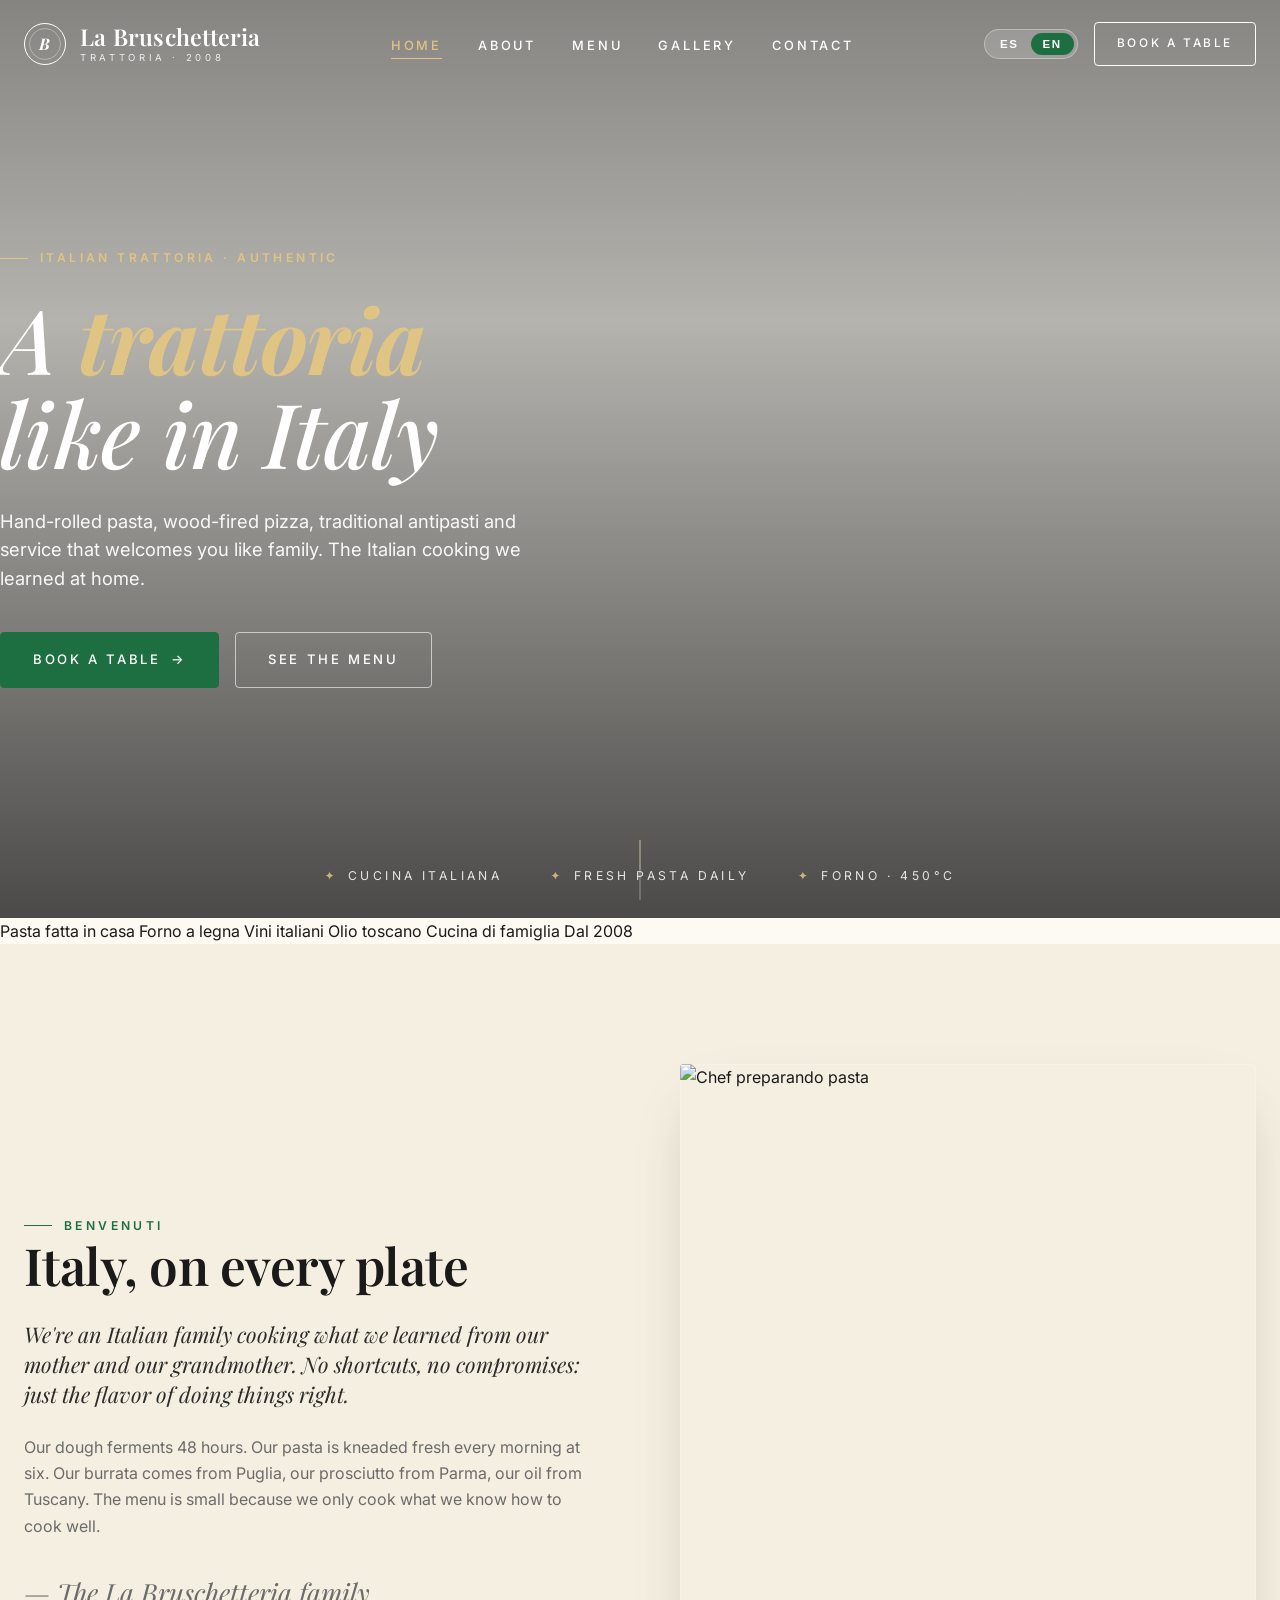
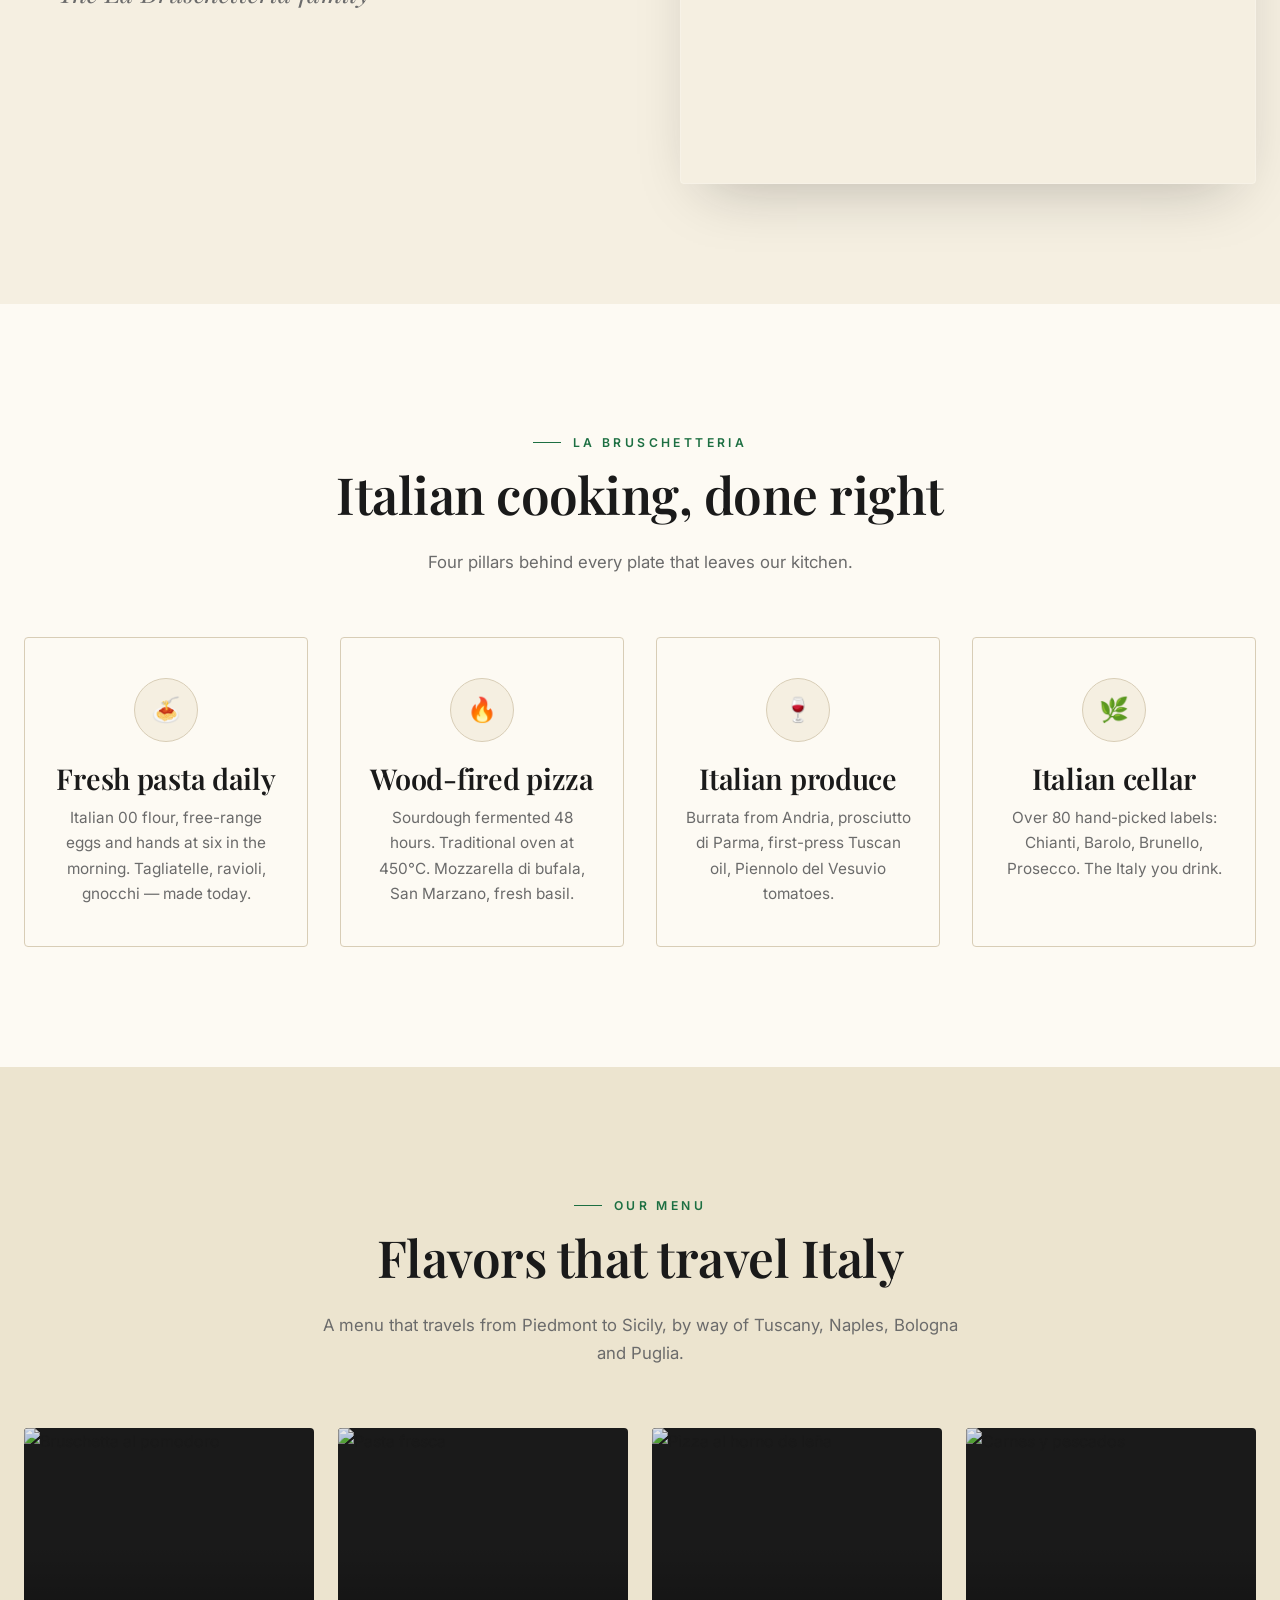
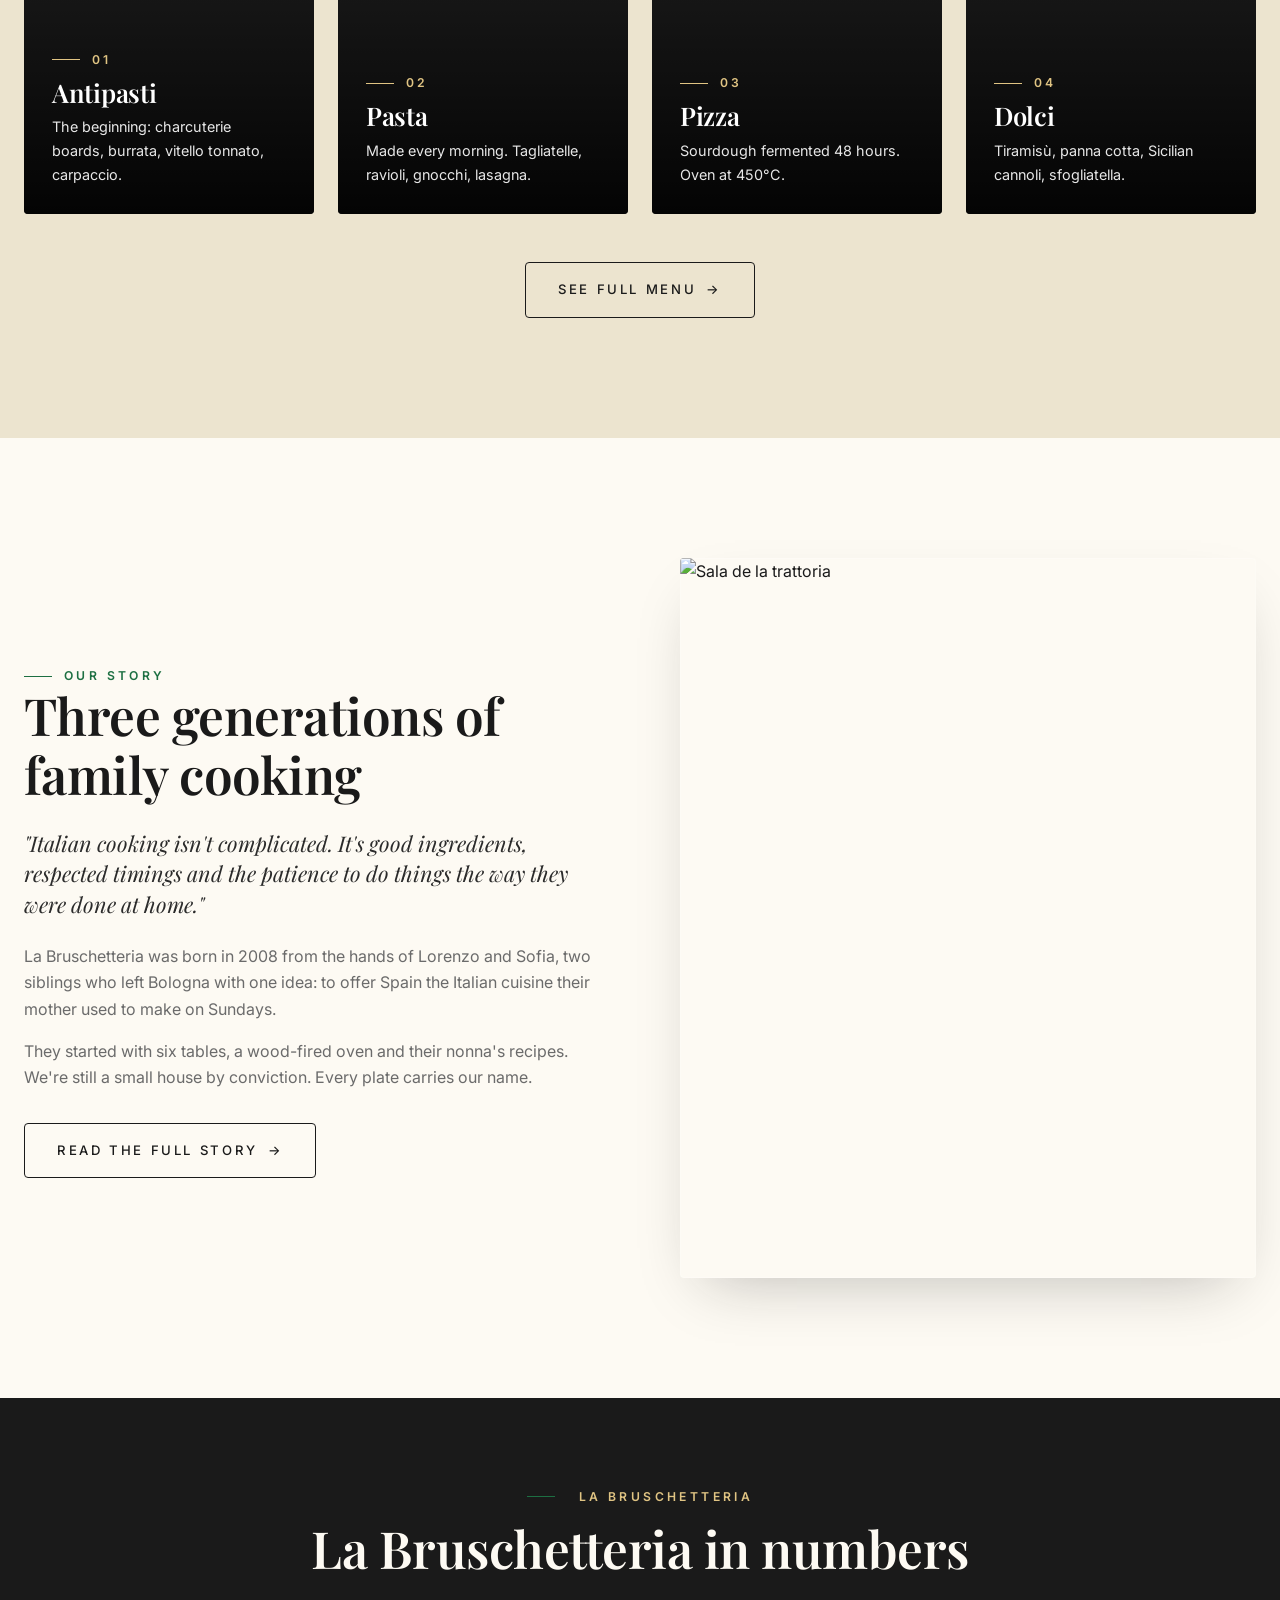
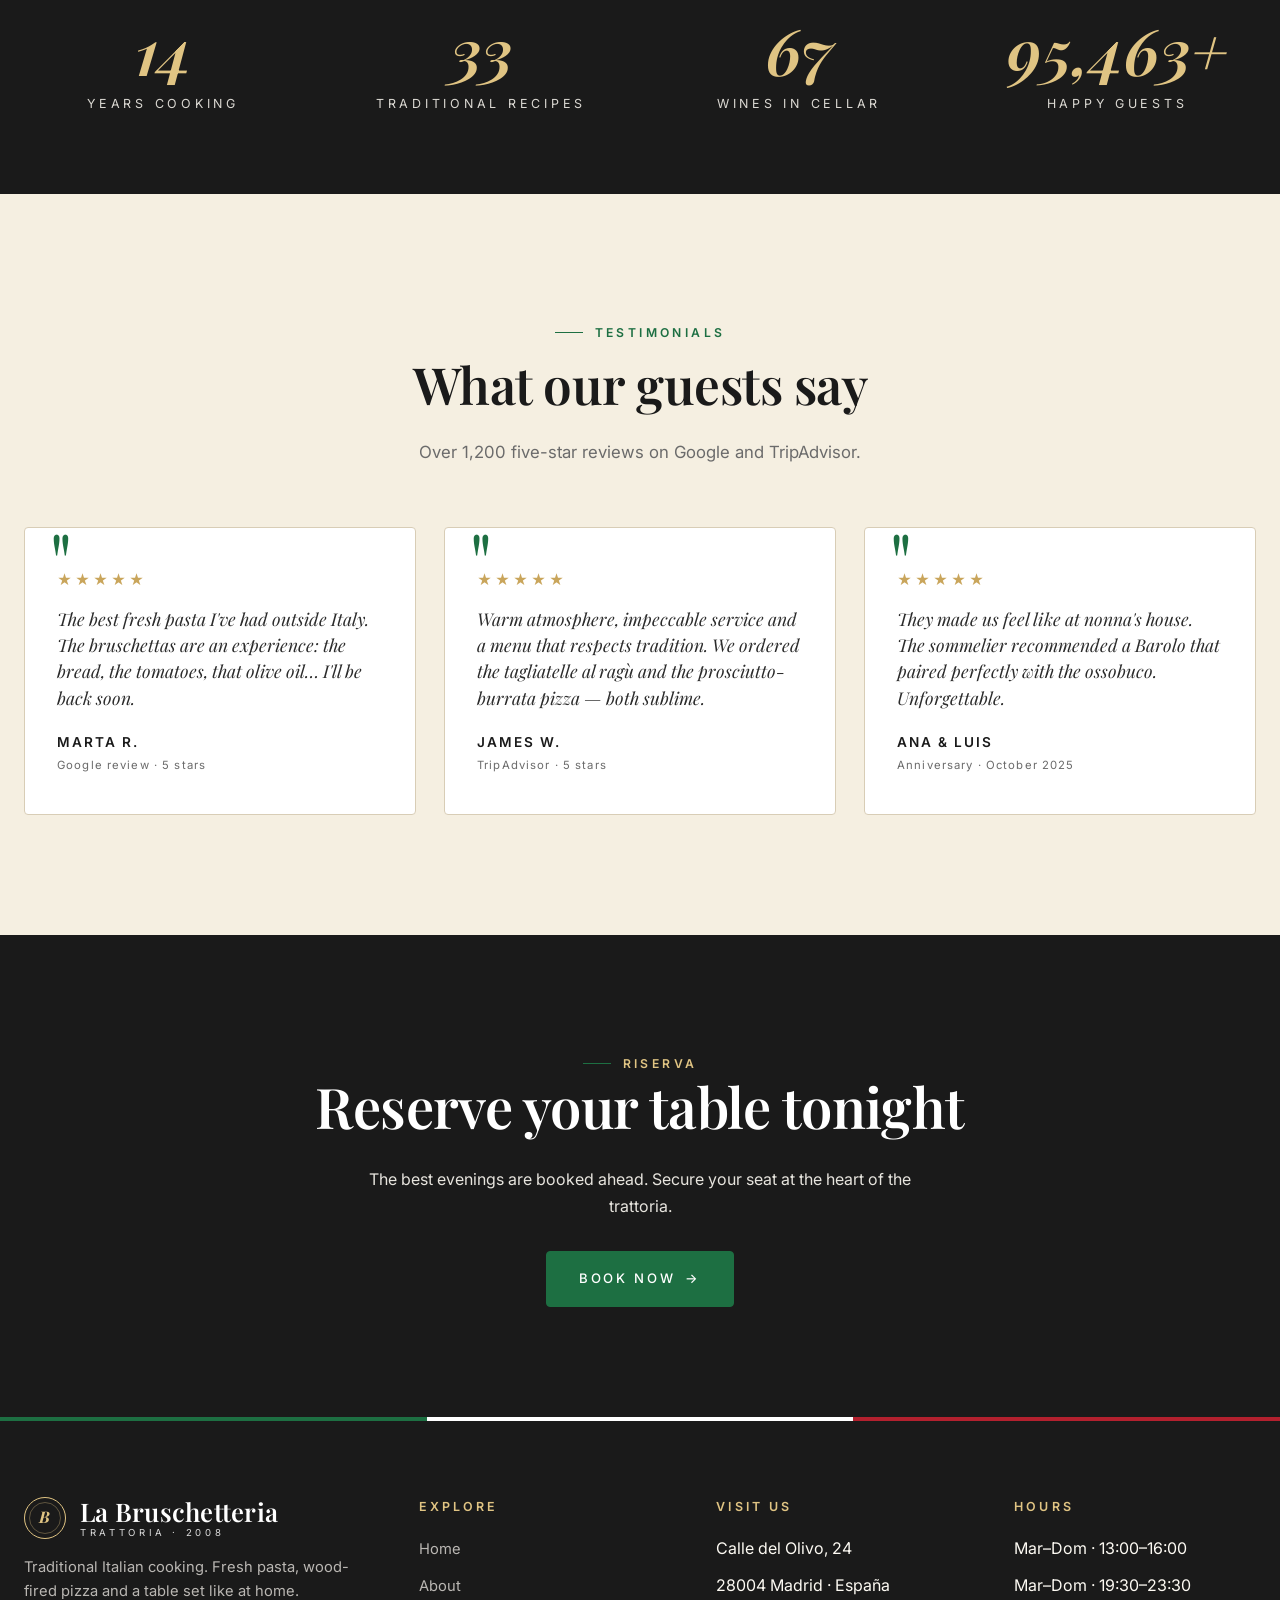
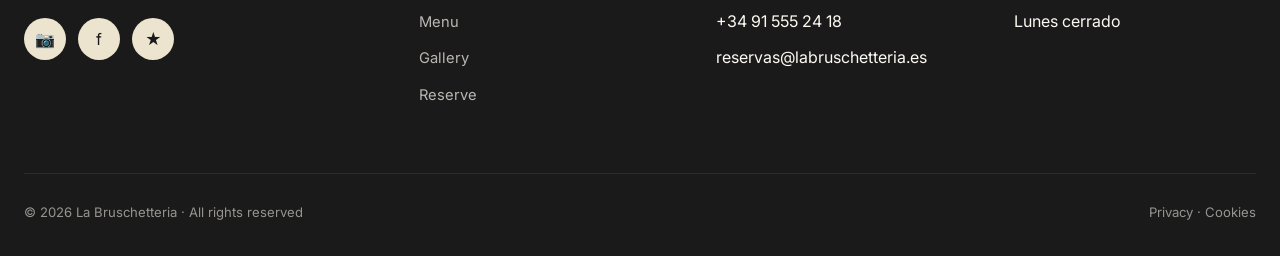
==== index.html @ 6fa194a2 "Pivot back to traditional Italian trattoria identity The site is a real La Bruschetteria — Italian, " ====
<!DOCTYPE html>
<html lang="es">
<head>
<meta charset="UTF-8" />
<meta name="viewport" content="width=device-width, initial-scale=1.0" />
<title>La Bruschetteria — Auténtica cocina italiana en Madrid</title>
<meta name="description" content="Trattoria italiana en el corazón de Madrid. Pasta artesanal, bruschettas al horno de leña y vinos italianos seleccionados. Reserva online." />
<link rel="preconnect" href="https://fonts.googleapis.com">
<link rel="preconnect" href="https://fonts.gstatic.com" crossorigin>
<link href="https://fonts.googleapis.com/css2?family=Playfair+Display:ital,wght@0,400;0,500;0,600;0,700;1,400;1,500&family=Inter:wght@300;400;500;600&display=swap" rel="stylesheet">
<link rel="stylesheet" href="styles.css?v=3">
</head>
<body>

<!-- ╭─ HEADER ────────────────────────────────────────────────╮ -->
<header class="site-header">
  <div class="container nav">
    <a href="/" class="brand">
      <span class="brand-mark">B</span>
      <span class="brand-name">La Bruschetteria<small>Trattoria · 2008</small></span>
    </a>
    <nav>
      <ul class="nav-links">
        <li><a href="/" class="active" data-i18n="nav.home">Inicio</a></li>
        <li><a href="/about" data-i18n="nav.about">Nosotros</a></li>
        <li><a href="/menu" data-i18n="nav.menu">Carta</a></li>
        <li><a href="/gallery" data-i18n="nav.gallery">Galería</a></li>
        <li><a href="/contact" data-i18n="nav.contact">Contacto</a></li>
      </ul>
    </nav>
    <div class="nav-actions">
      <div class="lang-toggle" role="group" aria-label="Language">
        <button data-lang="es" type="button">ES</button>
        <button data-lang="en" type="button">EN</button>
      </div>
      <a href="/reservations" class="nav-cta" data-i18n="nav.cta">Reservar mesa</a>
      <button class="menu-toggle" aria-label="Menu"><span></span><span></span><span></span></button>
    </div>
  </div>
</header>

<!-- ╭─ HERO ──────────────────────────────────────────────────╮ -->
<section class="hero">
  <div class="hero-bg" style="background-image:url('https://images.unsplash.com/photo-1555396273-367ea4eb4db5?auto=format&fit=crop&w=2400&q=80')"></div>
  <div class="container hero-inner">
    <span class="eyebrow" data-i18n="hero.eyebrow">Trattoria italiana · Auténtica</span>
    <h1 data-i18n="hero.title">Una <span class="accent">trattoria</span><br>como en Italia</h1>
    <p class="lede" data-i18n="hero.lede">Pasta fatta in casa, pizza al horno, antipasti tradicionales y un servicio que te recibe como en familia. La cocina italiana que aprendimos en casa.</p>
    <div class="hero-cta">
      <a href="/reservations" class="btn btn-primary"><span data-i18n="hero.cta1">Reserva tu mesa</span><span class="arrow">→</span></a>
      <a href="/menu" class="btn btn-ghost"><span data-i18n="hero.cta2">Ver la carta</span></a>
    </div>
  </div>
  <div class="hero-meta">
    <span data-i18n="hero.meta1">Forno · 450°C</span>
    <span data-i18n="hero.meta2">Cucina italiana</span>
    <span data-i18n="hero.meta3">Pasta fresca diaria</span>
  </div>
  <div class="scroll-cue" aria-hidden="true"></div>
</section>

<!-- ╭─ VALUES STRIP ───────────────────────────────────────────╮ -->
<div class="values-strip" aria-label="Nuestros valores">
  <div class="values-row">
    <span>Pasta fatta in casa</span>
    <span>Forno a legna</span>
    <span>Vini italiani</span>
    <span>Olio toscano</span>
    <span>Cucina di famiglia</span>
    <span>Dal 2008</span>
  </div>
</div>

<!-- ╭─ WELCOME / STORY ─────────────────────────────────────────╮ -->
<section class="bg-cream">
  <div class="container split">
    <div class="split-content reveal">
      <span class="eyebrow" data-i18n="welcome.eyebrow">Benvenuti</span>
      <h2 data-i18n="welcome.title">Italia, en cada plato</h2>
      <p class="lede" data-i18n="welcome.lede">Somos una familia italiana cocinando lo que aprendimos de nuestra madre y nuestra abuela. Sin atajos, sin compromisos: solo el sabor que viene de hacer las cosas bien.</p>
      <p data-i18n="welcome.body">Nuestra masa fermenta 48 horas. Nuestra pasta se amasa cada mañana a las seis. Nuestra burrata llega de Puglia, nuestro prosciutto de Parma, nuestro aceite de Toscana.</p>
      <p class="signature" data-i18n="welcome.signature">— Famiglia La Bruschetteria</p>
    </div>
    <div class="split-img reveal delay-1">
      <img src="https://images.unsplash.com/photo-1567620905732-2d1ec7ab7445?auto=format&fit=crop&w=1200&q=80" alt="Chef preparando pasta">
    </div>
  </div>
</section>

<!-- ╭─ FEATURES ────────────────────────────────────────────────╮ -->
<section>
  <div class="container">
    <div class="section-title reveal">
      <span class="eyebrow">La Bruschetteria</span>
      <h2 data-i18n="feat.title">Por qué La Bruschetteria</h2>
      <p class="lede" data-i18n="feat.lede">Tres pilares que defienden cada plato que sale de nuestra cocina.</p>
    </div>
    <div class="features">
      <div class="feature reveal">
        <div class="feature-icon">🍝</div>
        <h3 data-i18n="feat1.title">Pasta fresca diaria</h3>
        <p data-i18n="feat1.body">Harina italiana 00, huevos camperos y manos a las seis de la mañana.</p>
      </div>
      <div class="feature reveal delay-1">
        <div class="feature-icon">🔥</div>
        <h3 data-i18n="feat2.title">Pizza al horno</h3>
        <p data-i18n="feat2.body">Masa madre fermentada 48 horas. Horno tradicional a 450°C. Mozzarella di bufala, San Marzano, albahaca fresca.</p>
      </div>
      <div class="feature reveal delay-2">
        <div class="feature-icon">🍷</div>
        <h3 data-i18n="feat3.title">Bodega italiana</h3>
        <p data-i18n="feat3.body">Más de 80 etiquetas seleccionadas: Chianti, Barolo, Brunello, Prosecco.</p>
      </div>
      <div class="feature reveal delay-3">
        <div class="feature-icon">🌿</div>
        <h3 data-i18n="feat4.title">Producto italiano</h3>
        <p data-i18n="feat4.body">Burrata de Andria, prosciutto di Parma, aceite toscano de primera prensada.</p>
      </div>
    </div>
  </div>
</section>

<!-- ╭─ MENU PREVIEW ────────────────────────────────────────────╮ -->
<section class="bg-cream-2">
  <div class="container">
    <div class="section-title reveal">
      <span class="eyebrow" data-i18n="menu.eyebrow">Nuestra carta</span>
      <h2 data-i18n="menu.title">Sabores que recorren Italia</h2>
      <p class="lede" data-i18n="menu.lede">Una carta que viaja del Piamonte a Sicilia, pasando por la Toscana y Nápoles.</p>
    </div>

    <div class="menu-preview">
      <a href="/menu" class="menu-card reveal">
        <img src="https://images.unsplash.com/photo-1572441713132-c542fc4fe282?auto=format&fit=crop&w=900&q=80" alt="Bruschetta al pomodoro">
        <div class="menu-card-overlay">
          <span class="eyebrow">01</span>
          <h3 data-i18n="menu.cat1">Bruschettas</h3>
          <p data-i18n="menu.cat1.desc">El comienzo de la mesa.</p>
        </div>
      </a>
      <a href="/menu" class="menu-card reveal delay-1">
        <img src="https://images.unsplash.com/photo-1551183053-bf91a1d81141?auto=format&fit=crop&w=900&q=80" alt="Pasta fresca">
        <div class="menu-card-overlay">
          <span class="eyebrow">02</span>
          <h3 data-i18n="menu.cat2">Pasta</h3>
          <p data-i18n="menu.cat2.desc">Hecha cada mañana.</p>
        </div>
      </a>
      <a href="/menu" class="menu-card reveal delay-2">
        <img src="https://images.unsplash.com/photo-1567620905732-2d1ec7ab7445?auto=format&fit=crop&w=900&q=80" alt="Pizza al horno de leña">
        <div class="menu-card-overlay">
          <span class="eyebrow">03</span>
          <h3 data-i18n="menu.cat3">Pizza</h3>
          <p data-i18n="menu.cat3.desc">Masa madre, fermentada 48 horas.</p>
        </div>
      </a>
      <a href="/menu" class="menu-card reveal delay-3">
        <img src="https://images.unsplash.com/photo-1546069901-ba9599a7e63c?auto=format&fit=crop&w=900&q=80" alt="Carnes y pescados">
        <div class="menu-card-overlay">
          <span class="eyebrow">04</span>
          <h3 data-i18n="menu.cat4">Dolci</h3>
          <p data-i18n="menu.cat4.desc">Tiramisù, panna cotta, cannoli.</p>
        </div>
      </a>
    </div>

    <div style="text-align:center;margin-top:48px" class="reveal">
      <a href="/menu" class="btn btn-outline"><span data-i18n="menu.viewAll">Ver carta completa</span><span class="arrow">→</span></a>
    </div>
  </div>
</section>

<!-- ╭─ STORY (split) ───────────────────────────────────────────╮ -->
<section>
  <div class="container split reverse">
    <div class="split-img reveal">
      <img src="https://images.unsplash.com/photo-1414235077428-338989a2e8c0?auto=format&fit=crop&w=1200&q=80" alt="Sala de la trattoria">
    </div>
    <div class="split-content reveal delay-1">
      <span class="eyebrow" data-i18n="story.eyebrow">Nuestra historia</span>
      <h2 data-i18n="story.title">Tres generaciones de cocina familiar</h2>
      <p class="lede" data-i18n="story.lede">«La cocina italiana no es complicada. Es buena materia prima, tiempos respetados y la paciencia de hacer las cosas como se hacían en casa.»</p>
      <p data-i18n="story.p1">La Bruschetteria nació en 2008 de la mano de Lorenzo y Sofia, dos hermanos que dejaron Bologna con una sola idea: ofrecer a España la cocina italiana que su madre les preparaba los domingos.</p>
      <p data-i18n="story.p2">Empezaron con seis mesas, un horno de leña y las recetas de su nonna. Hoy seguimos siendo una casa pequeña por convicción.</p>
      <a href="/about" class="btn btn-outline" style="margin-top:16px"><span data-i18n="story.cta">Conoce nuestra historia</span><span class="arrow">→</span></a>
    </div>
  </div>
</section>

<!-- ╭─ STATS ───────────────────────────────────────────────────╮ -->
<section class="bg-ink tight">
  <div class="container">
    <div class="section-title reveal" style="margin-bottom:40px">
      <span class="eyebrow" style="color:var(--gold-2)"><span style="background:var(--gold-2)" class="line"></span>La Bruschetteria</span>
      <h2 data-i18n="stats.title">Lo que somos en números</h2>
    </div>
    <div class="stats reveal">
      <div>
        <div class="stat-num"><span data-count="18">18</span></div>
        <div class="stat-label" data-i18n="stat1">Años en familia</div>
      </div>
      <div>
        <div class="stat-num"><span data-count="42">42</span></div>
        <div class="stat-label" data-i18n="stat2">Recetas originales</div>
      </div>
      <div>
        <div class="stat-num"><span data-count="84">84</span></div>
        <div class="stat-label" data-i18n="stat3">Etiquetas en bodega</div>
      </div>
      <div>
        <div class="stat-num"><span data-count="120000" data-suffix="+">120000</span></div>
        <div class="stat-label" data-i18n="stat4">Clientes felices</div>
      </div>
    </div>
  </div>
</section>

<!-- ╭─ REVIEWS ─────────────────────────────────────────────────╮ -->
<section class="bg-cream">
  <div class="container">
    <div class="section-title reveal">
      <span class="eyebrow" data-i18n="reviews.eyebrow">Testimonios</span>
      <h2 data-i18n="reviews.title">Lo que dicen nuestros comensales</h2>
      <p class="lede" data-i18n="reviews.lede">Más de 1.200 reseñas de cinco estrellas en Google y TripAdvisor.</p>
    </div>
    <div class="reviews">
      <div class="review reveal">
        <div class="review-stars">★★★★★</div>
        <p class="review-text" data-i18n="r1.text">La mejor pasta fresca que he comido fuera de Italia. Las bruschettas son una experiencia: el pan, los tomates, ese aceite… volveré pronto.</p>
        <div class="review-author"><span data-i18n="r1.author">Marta R.</span><small data-i18n="r1.note">Reseña en Google · 5 estrellas</small></div>
      </div>
      <div class="review reveal delay-1">
        <div class="review-stars">★★★★★</div>
        <p class="review-text" data-i18n="r2.text">Ambiente cálido, servicio impecable y una carta que respeta la tradición. Pedimos los tagliatelle al ragù y la pizza prosciutto e burrata: ambos sublimes.</p>
        <div class="review-author"><span data-i18n="r2.author">James W.</span><small data-i18n="r2.note">TripAdvisor · 5 estrellas</small></div>
      </div>
      <div class="review reveal delay-2">
        <div class="review-stars">★★★★★</div>
        <p class="review-text" data-i18n="r3.text">Nos hicieron sentir como en casa de la nonna. La sommelier nos recomendó un Barolo que combinó perfecto con el ossobuco. Inolvidable.</p>
        <div class="review-author"><span data-i18n="r3.author">Ana & Luis</span><small data-i18n="r3.note">Aniversario · Octubre 2025</small></div>
      </div>
    </div>
  </div>
</section>

<!-- ╭─ CTA BANNER ──────────────────────────────────────────────╮ -->
<section class="cta-banner" style="--cta-bg:url('https://images.unsplash.com/photo-1414235077428-338989a2e8c0?auto=format&fit=crop&w=2000&q=80')">
  <div class="container reveal">
    <span class="eyebrow" style="color:var(--gold-2)">Riserva</span>
    <h2 data-i18n="cta.title">Reserva tu mesa esta noche</h2>
    <p data-i18n="cta.body">Las mejores noches se reservan con tiempo. Asegura tu sitio en el corazón de la trattoria.</p>
    <a href="/reservations" class="btn btn-primary"><span data-i18n="cta.btn">Hacer reserva</span><span class="arrow">→</span></a>
  </div>
</section>

<!-- ╭─ FOOTER ──────────────────────────────────────────────────╮ -->
<footer class="site-footer">
  <div class="container">
    <div class="footer-grid">
      <div class="footer-brand">
        <a href="/" class="brand">
          <span class="brand-mark">B</span>
          <span class="brand-name">La Bruschetteria<small>Trattoria · 2008</small></span>
        </a>
        <p data-i18n="foot.tagline">Cucina italiana tradizionale. Pasta fresca, pizza al horno y la mesa puesta como en casa.</p>
        <div class="socials">
          <a href="#" aria-label="Instagram">📷</a>
          <a href="#" aria-label="Facebook">f</a>
          <a href="#" aria-label="TripAdvisor">★</a>
        </div>
      </div>
      <div>
        <h5 data-i18n="foot.explore">Explora</h5>
        <ul>
          <li><a href="/" data-i18n="nav.home">Inicio</a></li>
          <li><a href="/about" data-i18n="nav.about">Nosotros</a></li>
          <li><a href="/menu" data-i18n="nav.menu">Carta</a></li>
          <li><a href="/gallery" data-i18n="nav.gallery">Galería</a></li>
          <li><a href="/reservations" data-i18n="nav.reserve">Reservar</a></li>
        </ul>
      </div>
      <div>
        <h5 data-i18n="foot.visit">Visítanos</h5>
        <ul>
          <li>Calle del Olivo, 24</li>
          <li>28004 Madrid · España</li>
          <li>+34 91 555 24 18</li>
          <li>reservas@labruschetteria.es</li>
        </ul>
      </div>
      <div>
        <h5 data-i18n="hours.title">Horario</h5>
        <ul>
          <li>Mar–Dom · 13:00–16:00</li>
          <li>Mar–Dom · 19:30–23:30</li>
          <li>Lunes cerrado</li>
        </ul>
      </div>
    </div>
    <div class="footer-bottom">
      <span data-i18n="foot.legal">© <span data-year>2026</span> La Bruschetteria · Todos los derechos reservados</span>
      <span><a href="#" data-i18n="foot.privacy">Privacidad</a> · <a href="#" data-i18n="foot.cookies">Cookies</a></span>
    </div>
  </div>
</footer>

<script src="script.js"></script>
</body>
</html>
---- styles.css ----
/* =============================================================
   La Bruschetteria — Traditional Italian · Mediterranean · Premium
   Palette: Italian flag refined — basil green · ivory · vino red
   ============================================================= */

:root {
  /* Italian flag, refined for a premium dining feel */
  --green:        #1d6f42;   /* deep basil / forest */
  --green-2:      #2a8852;   /* lighter, hover */
  --green-deep:   #14512f;   /* darkest */
  --red:          #b3202e;   /* vino rosso */
  --red-2:        #8a1822;   /* deeper red */
  --red-soft:     #c83a47;   /* lighter, accents */

  /* Neutrals */
  --paper:   #fdfaf3;        /* warm ivory page */
  --cream:   #f5efe1;        /* card backgrounds */
  --cream-2: #ece4cf;        /* alt section */
  --ivory:   #fbf8f1;
  --ink:     #1a1a1a;        /* body text */
  --ink-2:   #2b2b2b;
  --muted:   #6b6b6b;
  --line:    #d8cdb6;

  /* Accents */
  --gold:    #c9a55b;
  --gold-2:  #e0c483;

  /* Shadows */
  --shadow-sm: 0 4px 12px -4px rgba(20, 20, 20, 0.12);
  --shadow:    0 25px 60px -25px rgba(20, 20, 20, 0.28);
  --shadow-lg: 0 40px 80px -30px rgba(20, 20, 20, 0.38);

  /* System */
  --radius:    4px;
  --radius-lg: 12px;
  --transition: 350ms cubic-bezier(.2,.8,.2,1);
  --serif:  'Cormorant Garamond', 'Playfair Display', Georgia, serif;
  --display:'Playfair Display', 'Cormorant Garamond', Georgia, serif;
  --sans:   'Inter', system-ui, -apple-system, sans-serif;
}

*,*::before,*::after { box-sizing: border-box; }
html { scroll-behavior: smooth; }
body {
  margin: 0;
  font-family: var(--sans);
  font-size: 16px;
  line-height: 1.65;
  color: var(--ink);
  background: var(--paper);
  -webkit-font-smoothing: antialiased;
  -moz-osx-font-smoothing: grayscale;
  overflow-x: hidden;
}

img { max-width: 100%; display: block; height: auto; }
a { color: inherit; text-decoration: none; transition: color var(--transition); }
a:hover { color: var(--green); }

h1, h2, h3, h4 {
  font-family: var(--display);
  font-weight: 600;
  line-height: 1.15;
  margin: 0 0 .5em;
  letter-spacing: -.01em;
}
h1 { font-size: clamp(2.5rem, 6vw, 5rem); }
h2 { font-size: clamp(1.9rem, 4vw, 3.2rem); }
h3 { font-size: clamp(1.3rem, 2.4vw, 1.8rem); }
p  { margin: 0 0 1em; }

.container    { width: min(1240px, calc(100% - 48px)); margin-inline: auto; }
.container-sm { width: min(880px, calc(100% - 48px)); margin-inline: auto; }

/* ── Eyebrow ──────────────────────────────────────────────────── */
.eyebrow {
  font-family: var(--sans);
  text-transform: uppercase;
  letter-spacing: .28em;
  font-size: .76rem;
  color: var(--green);
  font-weight: 600;
  display: inline-flex;
  align-items: center;
  gap: 12px;
}
.eyebrow::before {
  content: '';
  width: 28px;
  height: 1px;
  background: var(--green);
  display: inline-block;
}

.section-title { text-align: center; margin-bottom: 56px; }
.section-title h2 { margin-top: 12px; }
.section-title .lede {
  max-width: 640px;
  margin: 16px auto 0;
  color: var(--muted);
  font-size: 1.05rem;
}

/* ── Flag accent strip (decorative for headers/sections) ──────── */
.flag-strip {
  display: inline-flex;
  height: 3px;
  border-radius: 2px;
  overflow: hidden;
  width: 60px;
  margin-bottom: 16px;
}
.flag-strip span { flex: 1; height: 100%; }
.flag-strip span:nth-child(1) { background: var(--green); }
.flag-strip span:nth-child(2) { background: #fff; }
.flag-strip span:nth-child(3) { background: var(--red); }

/* ── Buttons ─────────────────────────────────────────────────── */
.btn {
  display: inline-flex;
  align-items: center;
  justify-content: center;
  gap: 10px;
  padding: 16px 32px;
  font-family: var(--sans);
  font-size: .82rem;
  font-weight: 500;
  letter-spacing: .2em;
  text-transform: uppercase;
  cursor: pointer;
  border: 1px solid transparent;
  border-radius: var(--radius);
  transition: all var(--transition);
  position: relative;
  overflow: hidden;
}
.btn-primary {
  background: var(--green);
  color: #fff;
  border-color: var(--green);
}
.btn-primary:hover {
  background: var(--green-deep);
  border-color: var(--green-deep);
  color: #fff;
  transform: translateY(-2px);
  box-shadow: 0 12px 24px -8px rgba(29, 111, 66, .5);
}
.btn-secondary {
  background: var(--red);
  color: #fff;
  border-color: var(--red);
}
.btn-secondary:hover {
  background: var(--red-2);
  border-color: var(--red-2);
  color: #fff;
  transform: translateY(-2px);
  box-shadow: 0 12px 24px -8px rgba(179, 32, 46, .5);
}
.btn-outline {
  background: transparent;
  color: var(--ink);
  border-color: var(--ink);
}
.btn-outline:hover {
  background: var(--ink);
  color: var(--paper);
  transform: translateY(-2px);
}
.btn-ghost {
  background: transparent;
  color: #fff;
  border-color: rgba(255,255,255,.6);
}
.btn-ghost:hover { background: #fff; color: var(--ink); border-color:#fff; }
.btn .arrow { transition: transform var(--transition); }
.btn:hover .arrow { transform: translateX(4px); }

/* ── Header / Navigation ─────────────────────────────────────── */
.site-header {
  position: fixed;
  inset: 0 0 auto;
  z-index: 100;
  background: rgba(253, 250, 243, 0);
  backdrop-filter: blur(0);
  transition: background var(--transition), backdrop-filter var(--transition), padding var(--transition), box-shadow var(--transition);
  padding: 22px 0;
}
.site-header.scrolled {
  background: rgba(253, 250, 243, .96);
  backdrop-filter: blur(14px);
  box-shadow: 0 1px 0 rgba(0,0,0,.06);
  padding: 14px 0;
}
.nav {
  display: flex;
  align-items: center;
  justify-content: space-between;
  gap: 32px;
}
.brand {
  display: flex;
  align-items: center;
  gap: 14px;
  font-family: var(--display);
  font-size: 1.45rem;
  font-weight: 600;
  color: #fff;
  letter-spacing: .01em;
  text-decoration: none;
  transition: color var(--transition);
}
.scrolled .brand { color: var(--ink); }
.brand-mark {
  width: 42px; height: 42px;
  display: grid; place-items: center;
  border-radius: 50%;
  border: 1.5px solid currentColor;
  font-family: var(--display);
  font-size: 1rem;
  font-style: italic;
  font-weight: 700;
  position: relative;
}
.brand-mark::before {
  content: '';
  position: absolute;
  inset: 4px;
  border-radius: 50%;
  border: 1px solid currentColor;
  opacity: .35;
}
.brand-name { line-height: 1.1; }
.brand-name small {
  display: block;
  font-family: var(--sans);
  font-size: .6rem;
  letter-spacing: .38em;
  text-transform: uppercase;
  font-weight: 400;
  opacity: .85;
  margin-top: 3px;
}

.nav-links {
  display: flex;
  gap: 36px;
  list-style: none;
  margin: 0;
  padding: 0;
}
.nav-links a {
  color: #fff;
  font-size: .8rem;
  letter-spacing: .22em;
  text-transform: uppercase;
  font-weight: 500;
  position: relative;
  padding: 6px 0;
}
.scrolled .nav-links a { color: var(--ink); }
.nav-links a::after {
  content:'';
  position: absolute;
  inset: auto 0 0;
  height: 1px;
  background: currentColor;
  transform: scaleX(0);
  transform-origin: left;
  transition: transform var(--transition);
}
.nav-links a:hover::after,
.nav-links a.active::after { transform: scaleX(1); }
.nav-links a.active { color: var(--gold-2); }
.scrolled .nav-links a.active { color: var(--green); }

.nav-actions {
  display: flex;
  align-items: center;
  gap: 16px;
}
.lang-toggle {
  display: inline-flex;
  background: rgba(255,255,255,.15);
  border: 1px solid rgba(255,255,255,.35);
  border-radius: 999px;
  padding: 3px;
  backdrop-filter: blur(6px);
  transition: background var(--transition), border-color var(--transition);
}
.scrolled .lang-toggle {
  background: rgba(20,20,20,.06);
  border-color: var(--line);
}
.lang-toggle button {
  background: transparent;
  border: 0;
  color: #fff;
  padding: 5px 12px;
  border-radius: 999px;
  font-size: .72rem;
  font-weight: 600;
  letter-spacing: .14em;
  cursor: pointer;
  transition: all var(--transition);
}
.scrolled .lang-toggle button { color: var(--ink); }
.lang-toggle button.active {
  background: var(--green);
  color: #fff;
}
.nav-cta {
  padding: 11px 22px;
  font-size: .74rem;
  letter-spacing: .22em;
  text-transform: uppercase;
  font-weight: 500;
  border: 1px solid #fff;
  color: #fff;
  border-radius: var(--radius);
  transition: all var(--transition);
}
.scrolled .nav-cta { border-color: var(--green); background: var(--green); color: #fff; }
.nav-cta:hover { background: #fff; color: var(--ink); }
.scrolled .nav-cta:hover { background: var(--green-deep); border-color: var(--green-deep); color: #fff; }

.menu-toggle {
  display: none;
  width: 38px; height: 38px;
  border: 0;
  background: transparent;
  cursor: pointer;
  position: relative;
  z-index: 101;
}
.menu-toggle span {
  display: block;
  width: 22px; height: 2px;
  background: #fff;
  margin: 5px auto;
  transition: all var(--transition);
}
.scrolled .menu-toggle span { background: var(--ink); }
body.menu-open .menu-toggle span { background: var(--ink); }
body.menu-open .menu-toggle span:nth-child(1) { transform: translateY(7px) rotate(45deg); }
body.menu-open .menu-toggle span:nth-child(2) { opacity: 0; }
body.menu-open .menu-toggle span:nth-child(3) { transform: translateY(-7px) rotate(-45deg); }

/* ── Hero ────────────────────────────────────────────────────── */
.hero {
  position: relative;
  min-height: 100svh;
  display: flex;
  align-items: center;
  color: #fff;
  overflow: hidden;
  isolation: isolate;
}
.hero-bg {
  position: absolute;
  inset: 0;
  z-index: -2;
  background-size: cover;
  background-position: center;
  transform: scale(1.05);
  transition: transform 8s ease-out;
}
.hero.loaded .hero-bg { transform: scale(1); }
.hero::after {
  content:'';
  position:absolute; inset:0;
  background: linear-gradient(180deg, rgba(15,15,15,.5) 0%, rgba(15,15,15,.3) 35%, rgba(15,15,15,.75) 100%);
  z-index: -1;
}
.hero-inner {
  padding: 120px 0 110px;
  width: 100%;
  position: relative;
}
.hero h1 {
  font-size: clamp(2.8rem, 7vw, 6rem);
  font-weight: 500;
  line-height: 1.05;
  margin-bottom: 28px;
  font-style: italic;
}
.hero h1 .accent {
  color: var(--gold-2);
  font-style: italic;
  font-weight: 700;
}
.hero p.lede {
  max-width: 580px;
  font-size: 1.15rem;
  line-height: 1.55;
  margin-bottom: 40px;
  opacity: .94;
}
.hero .eyebrow { color: var(--gold-2); margin-bottom: 22px; }
.hero .eyebrow::before { background: var(--gold-2); }
.hero-cta { display: flex; gap: 16px; flex-wrap: wrap; }

.hero-meta {
  position: absolute;
  inset: auto 0 32px;
  display: flex;
  justify-content: center;
  gap: 48px;
  font-size: .76rem;
  letter-spacing: .28em;
  text-transform: uppercase;
  opacity: .85;
}
.hero-meta span { display: inline-flex; align-items: center; gap: 10px; }
.hero-meta span::before { content:'✦'; color: var(--gold-2); }

.scroll-cue {
  position: absolute;
  bottom: 18px;
  left: 50%;
  transform: translateX(-50%);
  width: 1px;
  height: 60px;
  background: rgba(255,255,255,.4);
  overflow: hidden;
}
.scroll-cue::after {
  content:'';
  position: absolute;
  width: 1px;
  height: 50%;
  background: var(--gold-2);
  left: 0;
  animation: scrollCue 2.4s ease-in-out infinite;
}
@keyframes scrollCue {
  0%   { top:-50%; }
  100% { top:100%; }
}

/* ── Sections ────────────────────────────────────────────────── */
section { padding: 120px 0; position: relative; }
section.tight { padding: 80px 0; }

.bg-cream   { background: var(--cream); }
.bg-cream-2 { background: var(--cream-2); }
.bg-paper   { background: var(--paper); }
.bg-ink     { background: var(--ink); color: var(--paper); }
.bg-ink h1, .bg-ink h2, .bg-ink h3 { color: var(--paper); }
.bg-green   { background: var(--green-deep); color: var(--paper); }
.bg-green h1, .bg-green h2, .bg-green h3 { color: var(--paper); }

/* ── Marquee strip (Italian flag accent built in) ────────────── */
.marquee {
  background: var(--green);
  color: #fff;
  overflow: hidden;
  padding: 18px 0;
  position: relative;
}
.marquee::before,
.marquee::after {
  content: '';
  position: absolute;
  inset: 0 auto 0 0;
  width: 6px;
}
.marquee::before { background: #fff; left: 0; }
.marquee::after  { background: var(--red); left: 6px; }
.marquee-track {
  display: flex;
  gap: 56px;
  white-space: nowrap;
  animation: marquee 45s linear infinite;
  padding-left: 24px;
}
.marquee span {
  font-family: var(--display);
  font-style: italic;
  font-size: 1.4rem;
  display: inline-flex;
  align-items: center;
  gap: 56px;
}
.marquee span::after { content: '✦'; color: var(--gold-2); font-size: .85rem; }
@keyframes marquee { to { transform: translateX(-50%); } }

/* ── Feature Cards ───────────────────────────────────────────── */
.features {
  display: grid;
  grid-template-columns: repeat(auto-fit, minmax(260px, 1fr));
  gap: 32px;
  margin-top: 60px;
}
.feature {
  text-align: center;
  padding: 40px 28px;
  background: var(--paper);
  border: 1px solid var(--line);
  border-radius: var(--radius);
  transition: all var(--transition);
  position: relative;
  overflow: hidden;
}
.feature::before {
  content: '';
  position: absolute;
  inset: 0 0 auto 0;
  height: 3px;
  background: linear-gradient(90deg, var(--green) 0 33%, #fff 33% 66%, var(--red) 66%);
  transform: scaleX(0);
  transform-origin: left;
  transition: transform .6s ease;
}
.feature:hover::before { transform: scaleX(1); }
.bg-cream .feature, .bg-cream-2 .feature { background: var(--paper); }
.feature:hover {
  transform: translateY(-6px);
  box-shadow: var(--shadow);
  border-color: var(--green);
}
.feature-icon {
  width: 64px; height: 64px;
  border-radius: 50%;
  background: var(--cream);
  color: var(--green);
  display: grid; place-items: center;
  margin: 0 auto 20px;
  font-size: 1.5rem;
  border: 1px solid var(--line);
  transition: all var(--transition);
}
.feature:hover .feature-icon {
  background: var(--green);
  color: #fff;
  border-color: var(--green);
  transform: rotate(-6deg) scale(1.05);
}
.feature h3 { margin-bottom: 10px; }
.feature p { color: var(--muted); margin: 0; font-size: .96rem; }

/* ── Split (story / two-column) ──────────────────────────────── */
.split {
  display: grid;
  grid-template-columns: 1fr 1fr;
  gap: 80px;
  align-items: center;
}
.split.reverse > :first-child { order: 2; }
.split-img {
  position: relative;
  border-radius: var(--radius);
  overflow: hidden;
  aspect-ratio: 4/5;
  box-shadow: var(--shadow);
}
.split-img::before {
  content: '';
  position: absolute;
  inset: 0;
  border: 1px solid rgba(255,255,255,.2);
  z-index: 2;
  pointer-events: none;
  border-radius: var(--radius);
}
.split-img img {
  width: 100%; height: 100%;
  object-fit: cover;
  transition: transform 1.2s ease;
}
.split-img:hover img { transform: scale(1.05); }
.split-content h2 { margin-bottom: 24px; }
.split-content .lede {
  font-family: var(--display);
  font-style: italic;
  font-size: 1.35rem;
  color: var(--ink-2);
  line-height: 1.4;
  margin-bottom: 24px;
}
.split-content p { color: var(--muted); }

.signature {
  margin-top: 32px;
  font-family: var(--display);
  font-style: italic;
  font-size: 1.65rem;
  color: var(--green);
}

/* ── Menu Preview Cards ──────────────────────────────────────── */
.menu-preview {
  display: grid;
  grid-template-columns: repeat(auto-fit, minmax(260px, 1fr));
  gap: 24px;
  margin-top: 60px;
}
.menu-card {
  position: relative;
  border-radius: var(--radius);
  overflow: hidden;
  aspect-ratio: 3/4;
  cursor: pointer;
  background: var(--ink);
  display: block;
}
.menu-card img {
  width: 100%; height: 100%;
  object-fit: cover;
  transition: transform 1s ease, opacity .6s;
  opacity: .9;
}
.menu-card:hover img { transform: scale(1.08); opacity: 1; }
.menu-card-overlay {
  position: absolute;
  inset: 0;
  display: flex;
  flex-direction: column;
  justify-content: flex-end;
  padding: 28px;
  background: linear-gradient(180deg, transparent 30%, rgba(0,0,0,.85));
  color: #fff;
}
.menu-card-overlay .eyebrow { color: var(--gold-2); margin-bottom: 8px; }
.menu-card-overlay .eyebrow::before { background: var(--gold-2); }
.menu-card-overlay h3 { color: #fff; margin: 0; font-size: 1.6rem; }
.menu-card-overlay p { margin: 8px 0 0; opacity: .9; font-size: .9rem; }

/* ── Full Menu ───────────────────────────────────────────────── */
.menu-tabs {
  display: flex;
  flex-wrap: wrap;
  justify-content: center;
  gap: 8px;
  margin-bottom: 56px;
  border-bottom: 1px solid var(--line);
  padding-bottom: 0;
}
.menu-tab {
  background: transparent;
  border: 0;
  padding: 16px 22px;
  font-family: var(--sans);
  font-size: .8rem;
  letter-spacing: .22em;
  text-transform: uppercase;
  color: var(--muted);
  cursor: pointer;
  position: relative;
  transition: color var(--transition);
  font-weight: 500;
}
.menu-tab:hover { color: var(--ink); }
.menu-tab.active { color: var(--green); }
.menu-tab::after {
  content:'';
  position: absolute;
  inset: auto 22px -1px;
  height: 2px;
  background: var(--green);
  transform: scaleX(0);
  transition: transform var(--transition);
}
.menu-tab.active::after { transform: scaleX(1); }

.menu-section { display: none; animation: fadeUp .6s ease both; }
.menu-section.active { display: block; }
.menu-list {
  display: grid;
  grid-template-columns: 1fr 1fr;
  gap: 12px 80px;
}
.menu-item {
  display: grid;
  grid-template-columns: 1fr auto;
  gap: 16px;
  padding: 22px 0;
  border-bottom: 1px dashed var(--line);
  align-items: baseline;
}
.menu-item:last-child { border-bottom: 0; }
.menu-item-name {
  font-family: var(--display);
  font-size: 1.22rem;
  font-weight: 500;
  color: var(--ink);
}
.menu-item-name .badge {
  display: inline-block;
  font-family: var(--sans);
  font-size: .6rem;
  font-weight: 700;
  letter-spacing: .15em;
  text-transform: uppercase;
  color: var(--green);
  background: rgba(29,111,66,.12);
  padding: 2px 8px;
  border-radius: 999px;
  margin-left: 8px;
  vertical-align: middle;
}
.menu-item-name .badge.hot { color: var(--red); background: rgba(179,32,46,.12); }
.menu-item-name .badge.gold { color: var(--gold); background: rgba(201,165,91,.18); }
.menu-item-desc {
  grid-column: 1 / -1;
  color: var(--muted);
  font-size: .92rem;
  margin: 6px 0 0;
  font-style: italic;
}
.menu-item-price {
  font-family: var(--display);
  font-size: 1.15rem;
  font-weight: 600;
  color: var(--green);
  white-space: nowrap;
}
.menu-item-price::before {
  content: '· · · · · · · · · · · · · ·';
  color: var(--line);
  margin-right: 12px;
  letter-spacing: .25em;
  font-size: .8em;
}

/* ── Gallery ─────────────────────────────────────────────────── */
.gallery-grid {
  display: grid;
  grid-template-columns: repeat(12, 1fr);
  grid-auto-rows: 180px;
  gap: 14px;
}
.gallery-item {
  position: relative;
  overflow: hidden;
  border-radius: var(--radius);
  cursor: pointer;
  background: var(--cream-2);
}
.gallery-item img {
  width: 100%; height: 100%;
  object-fit: cover;
  transition: transform 1.2s ease, filter .6s;
}
.gallery-item:hover img { transform: scale(1.08); filter: brightness(.85); }
.gallery-item::after {
  content: '+';
  position: absolute;
  inset: 0;
  display: grid;
  place-items: center;
  font-family: var(--display);
  font-size: 3rem;
  font-weight: 300;
  color: #fff;
  opacity: 0;
  transition: opacity .4s;
  pointer-events: none;
}
.gallery-item:hover::after { opacity: 1; }

.gallery-item:nth-child(12n+1) { grid-column: span 4; grid-row: span 2; }
.gallery-item:nth-child(12n+2) { grid-column: span 4; }
.gallery-item:nth-child(12n+3) { grid-column: span 4; }
.gallery-item:nth-child(12n+4) { grid-column: span 4; grid-row: span 2; }
.gallery-item:nth-child(12n+5) { grid-column: span 4; grid-row: span 2; }
.gallery-item:nth-child(12n+6) { grid-column: span 6; }
.gallery-item:nth-child(12n+7) { grid-column: span 6; }
.gallery-item:nth-child(12n+8) { grid-column: span 4; grid-row: span 2; }
.gallery-item:nth-child(12n+9) { grid-column: span 4; }
.gallery-item:nth-child(12n+10){ grid-column: span 4; }
.gallery-item:nth-child(12n+11){ grid-column: span 6; }
.gallery-item:nth-child(12n+12){ grid-column: span 6; }

/* lightbox */
.lightbox {
  position: fixed;
  inset: 0;
  background: rgba(15,12,8,.95);
  z-index: 1000;
  display: none;
  align-items: center;
  justify-content: center;
  padding: 32px;
  animation: fadeIn .35s;
}
.lightbox.open { display: flex; }
.lightbox img {
  max-width: 90vw;
  max-height: 86vh;
  border-radius: var(--radius);
  box-shadow: var(--shadow-lg);
}
.lightbox-close {
  position: absolute;
  top: 24px; right: 24px;
  background: transparent;
  border: 1px solid rgba(255,255,255,.4);
  color: #fff;
  width: 44px; height: 44px;
  border-radius: 50%;
  cursor: pointer;
  font-size: 1.4rem;
  transition: all var(--transition);
}
.lightbox-close:hover { background: #fff; color: var(--ink); transform: rotate(90deg); }
.lightbox-nav {
  position: absolute;
  top: 50%; transform: translateY(-50%);
  background: rgba(255,255,255,.1);
  border: 1px solid rgba(255,255,255,.3);
  color: #fff;
  width: 50px; height: 50px;
  border-radius: 50%;
  font-size: 1.6rem;
  cursor: pointer;
  transition: all var(--transition);
}
.lightbox-nav:hover { background: #fff; color: var(--ink); }
.lightbox-nav.prev { left: 24px; }
.lightbox-nav.next { right: 24px; }

/* ── Reviews ─────────────────────────────────────────────────── */
.reviews {
  display: grid;
  grid-template-columns: repeat(auto-fit, minmax(280px, 1fr));
  gap: 28px;
  margin-top: 60px;
}
.review {
  padding: 40px 32px;
  background: var(--paper);
  border: 1px solid var(--line);
  border-radius: var(--radius);
  position: relative;
  transition: all var(--transition);
}
.bg-cream .review, .bg-cream-2 .review { background: #fff; }
.review::before {
  content: '"';
  position: absolute;
  top: -8px;
  left: 24px;
  font-family: var(--display);
  font-size: 5rem;
  color: var(--green);
  line-height: 1;
}
.review:hover {
  transform: translateY(-4px);
  box-shadow: var(--shadow);
}
.review-stars { color: var(--gold); letter-spacing: 3px; margin-bottom: 14px; font-size: .9rem; }
.review-text { font-style: italic; color: var(--ink-2); font-family: var(--display); font-size: 1.1rem; line-height: 1.5; }
.review-author {
  margin-top: 20px;
  font-size: .85rem;
  font-weight: 600;
  letter-spacing: .15em;
  text-transform: uppercase;
}
.review-author small { display: block; color: var(--muted); font-weight: 400; letter-spacing: .1em; margin-top: 2px; text-transform: none; }

/* ── Stats ───────────────────────────────────────────────────── */
.stats {
  display: grid;
  grid-template-columns: repeat(auto-fit, minmax(180px, 1fr));
  gap: 40px;
  text-align: center;
}
.stat-num {
  font-family: var(--display);
  font-size: clamp(2.6rem, 5vw, 4rem);
  font-weight: 600;
  color: var(--gold-2);
  line-height: 1;
  font-style: italic;
}
.stat-label {
  font-size: .78rem;
  letter-spacing: .3em;
  text-transform: uppercase;
  margin-top: 12px;
  opacity: .85;
}

/* ── Forms ───────────────────────────────────────────────────── */
.form-grid {
  display: grid;
  gap: 20px;
  grid-template-columns: 1fr 1fr;
  margin-top: 40px;
}
.field { display: flex; flex-direction: column; }
.field.full { grid-column: 1 / -1; }
.field label {
  font-size: .72rem;
  letter-spacing: .25em;
  text-transform: uppercase;
  color: var(--muted);
  margin-bottom: 8px;
  font-weight: 600;
}
.field input,
.field select,
.field textarea {
  font-family: var(--sans);
  font-size: 1rem;
  padding: 14px 16px;
  border: 1px solid var(--line);
  border-radius: var(--radius);
  background: var(--paper);
  color: var(--ink);
  transition: all var(--transition);
}
.field input:focus,
.field select:focus,
.field textarea:focus {
  outline: 0;
  border-color: var(--green);
  background: #fff;
  box-shadow: 0 0 0 3px rgba(29,111,66,.14);
}
.field textarea { resize: vertical; min-height: 120px; }
.form-note { color: var(--muted); font-size: .85rem; margin-top: 16px; }
.form-success {
  background: rgba(29,111,66,.1);
  border: 1px solid var(--green);
  color: var(--green-deep);
  padding: 16px 20px;
  border-radius: var(--radius);
  margin-top: 20px;
  display: none;
}
.form-success.visible { display: block; animation: fadeUp .5s ease both; }

/* ── Contact / map ───────────────────────────────────────────── */
.contact-grid {
  display: grid;
  grid-template-columns: 1.2fr 1fr;
  gap: 60px;
  align-items: start;
}
.contact-info > div { margin-bottom: 32px; }
.contact-info h4 {
  font-family: var(--sans);
  font-size: .78rem;
  letter-spacing: .25em;
  text-transform: uppercase;
  color: var(--green);
  margin: 0 0 8px;
}
.contact-info p { margin: 0; font-size: 1.05rem; line-height: 1.6; }
.contact-info a:hover { color: var(--green); }

.map-wrap {
  position: relative;
  border-radius: var(--radius);
  overflow: hidden;
  height: 480px;
  box-shadow: var(--shadow);
}
.map-wrap iframe { width: 100%; height: 100%; border: 0; filter: grayscale(.15) contrast(1.05); }

.socials { display: flex; gap: 12px; margin-top: 8px; }
.socials a {
  display: grid; place-items: center;
  width: 42px; height: 42px;
  border-radius: 50%;
  background: var(--cream-2);
  color: var(--ink);
  transition: all var(--transition);
}
.socials a:hover { background: var(--green); color: #fff; transform: translateY(-3px); }

/* ── CTA Banner ──────────────────────────────────────────────── */
.cta-banner {
  position: relative;
  background: var(--ink);
  color: var(--paper);
  text-align: center;
  padding: 110px 0;
  isolation: isolate;
  overflow: hidden;
}
.cta-banner::before {
  content:'';
  position: absolute;
  inset: 0;
  background-image: var(--cta-bg);
  background-size: cover;
  background-position: center;
  opacity: .3;
  z-index: -1;
}
.cta-banner h2 { color: #fff; font-size: clamp(2rem, 5vw, 3.5rem); }
.cta-banner p { max-width: 560px; margin: 16px auto 32px; opacity: .9; }

/* ── Footer ──────────────────────────────────────────────────── */
.site-footer {
  background: var(--ink);
  color: var(--paper);
  padding: 80px 0 32px;
  position: relative;
}
.site-footer::before {
  content: '';
  position: absolute;
  inset: 0 0 auto 0;
  height: 4px;
  background: linear-gradient(90deg, var(--green) 0 33.33%, #fff 33.33% 66.66%, var(--red) 66.66%);
}
.footer-grid {
  display: grid;
  grid-template-columns: 1.4fr repeat(3, 1fr);
  gap: 56px;
  margin-bottom: 56px;
}
.footer-grid h5 {
  font-family: var(--sans);
  font-size: .78rem;
  letter-spacing: .25em;
  text-transform: uppercase;
  color: var(--gold-2);
  margin: 0 0 18px;
  font-weight: 600;
}
.footer-grid p { color: rgba(253,250,243,.7); font-size: .92rem; }
.footer-grid ul { list-style: none; padding: 0; margin: 0; }
.footer-grid ul li { margin-bottom: 10px; }
.footer-grid ul a { color: rgba(253,250,243,.7); font-size: .92rem; }
.footer-grid ul a:hover { color: var(--gold-2); }

.footer-brand .brand { color: #fff; margin-bottom: 16px; font-size: 1.6rem; }
.footer-brand .brand-mark { border-color: var(--gold-2); color: var(--gold-2); }

.footer-bottom {
  display: flex;
  justify-content: space-between;
  align-items: center;
  padding-top: 28px;
  border-top: 1px solid rgba(255,255,255,.08);
  font-size: .82rem;
  color: rgba(253,250,243,.55);
  flex-wrap: wrap;
  gap: 16px;
}

/* ── Page header (sub-pages) ─────────────────────────────────── */
.page-header {
  position: relative;
  min-height: 60vh;
  display: flex;
  align-items: center;
  justify-content: center;
  text-align: center;
  color: #fff;
  isolation: isolate;
  padding: 170px 0 80px;
}
.page-header::before {
  content:'';
  position: absolute;
  inset: 0;
  background-size: cover;
  background-position: center;
  background-image: var(--ph-bg);
  z-index: -2;
  transform: scale(1.04);
  animation: phZoom 14s ease-out forwards;
}
.page-header::after {
  content:'';
  position:absolute; inset:0;
  background: linear-gradient(180deg, rgba(15,15,15,.55), rgba(15,15,15,.75));
  z-index: -1;
}
.page-header h1 { font-style: italic; font-size: clamp(2.5rem, 6vw, 5rem); }
.page-header .lede { max-width: 620px; margin: 0 auto; opacity: .92; font-size: 1.1rem; }
.breadcrumb {
  margin-top: 24px;
  font-size: .74rem;
  letter-spacing: .28em;
  text-transform: uppercase;
  opacity: .8;
}
.breadcrumb a { color: var(--gold-2); }
@keyframes phZoom { to { transform: scale(1); } }

/* ── Reservation card ────────────────────────────────────────── */
.reserve-card {
  background: var(--paper);
  padding: 60px;
  border-radius: var(--radius);
  box-shadow: var(--shadow);
  border-top: 4px solid;
  border-image: linear-gradient(90deg, var(--green) 0 33%, #fff 33% 66%, var(--red) 66%) 1;
  max-width: 900px;
  margin: 0 auto;
}
.reserve-card h2 { text-align: center; margin-bottom: 8px; }
.reserve-card .lede { text-align: center; color: var(--muted); margin-bottom: 32px; }

/* ── Reveal-on-scroll animations ─────────────────────────────── */
.reveal {
  opacity: 0;
  transform: translateY(28px);
  transition: opacity .9s ease, transform .9s cubic-bezier(.2,.8,.2,1);
}
.reveal.in { opacity: 1; transform: translateY(0); }
.reveal.delay-1 { transition-delay: .12s; }
.reveal.delay-2 { transition-delay: .24s; }
.reveal.delay-3 { transition-delay: .36s; }
.reveal.delay-4 { transition-delay: .48s; }

@keyframes fadeUp {
  from { opacity: 0; transform: translateY(16px); }
  to   { opacity: 1; transform: translateY(0); }
}
@keyframes fadeIn { from { opacity: 0; } to { opacity: 1; } }

/* ── Hours / Info on dark sections ───────────────────────────── */
.info-grid {
  display: grid;
  grid-template-columns: repeat(auto-fit, minmax(240px, 1fr));
  gap: 40px;
  margin-top: 60px;
}
.info-block { text-align: center; }
.info-block h4 {
  font-family: var(--sans);
  font-size: .78rem;
  letter-spacing: .28em;
  text-transform: uppercase;
  color: var(--gold-2);
  margin-bottom: 14px;
}
.info-block p { margin: 0; line-height: 1.7; }
.info-block strong { color: #fff; font-weight: 500; font-family: var(--display); font-size: 1.2rem; }

.hours-table { width: 100%; border-collapse: collapse; margin-top: 18px; }
.hours-table td { padding: 8px 0; border-bottom: 1px solid rgba(255,255,255,.08); font-size: .95rem; }
.hours-table td:last-child { text-align: right; color: var(--gold-2); }

/* ── Mobile / responsive ─────────────────────────────────────── */
@media (max-width: 960px) {
  section { padding: 80px 0; }
  .split { grid-template-columns: 1fr; gap: 48px; }
  .split.reverse > :first-child { order: 0; }
  .split-img { aspect-ratio: 4/3; }
  .menu-list { grid-template-columns: 1fr; gap: 0; }
  .footer-grid { grid-template-columns: 1fr 1fr; gap: 40px; }
  .contact-grid { grid-template-columns: 1fr; gap: 40px; }
  .map-wrap { height: 360px; }
  .reserve-card { padding: 36px 28px; }
  .form-grid { grid-template-columns: 1fr; }
  .gallery-grid { grid-auto-rows: 140px; }
  .gallery-item:nth-child(n) { grid-column: span 6; grid-row: span 1; }
  .gallery-item:nth-child(3n+1) { grid-column: span 6; grid-row: span 2; }
}

@media (max-width: 720px) {
  .nav-links, .nav-cta { display: none; }
  .menu-toggle { display: block; }
  body.menu-open .nav-links {
    display: flex;
    position: fixed;
    inset: 0;
    background: var(--paper);
    flex-direction: column;
    align-items: center;
    justify-content: center;
    gap: 32px;
    padding: 80px 24px 24px;
    z-index: 99;
    animation: fadeIn .3s;
  }
  body.menu-open .nav-links a {
    color: var(--ink);
    font-size: 1.2rem;
    letter-spacing: .15em;
  }
  body.menu-open { overflow: hidden; }

  .hero-meta { gap: 24px; flex-wrap: wrap; padding: 0 24px; justify-content: center; text-align: center; }
  .hero-meta span { font-size: .68rem; }
  .hero-cta { flex-direction: column; align-items: stretch; }
  .hero-cta .btn { justify-content: center; }
  .hero-inner { padding: 100px 0 80px; }

  .footer-grid { grid-template-columns: 1fr; gap: 32px; }
  .footer-bottom { flex-direction: column; text-align: center; }

  .menu-tabs { gap: 0; overflow-x: auto; flex-wrap: nowrap; justify-content: flex-start; padding-bottom: 4px; }
  .menu-tab { white-space: nowrap; padding: 14px 16px; font-size: .72rem; }

  .reviews { grid-template-columns: 1fr; }
  .lang-toggle { padding: 2px; }
  .lang-toggle button { padding: 4px 8px; font-size: .65rem; }
  .brand-name small { display: none; }
  .brand { font-size: 1.2rem; }

  .menu-item-price::before { display: none; }
  .menu-item { grid-template-columns: 1fr; gap: 6px; padding: 18px 0; }
  .menu-item-price { color: var(--green); }

  .gallery-item:nth-child(n) { grid-column: span 12; grid-row: span 1; }
  .gallery-grid { grid-auto-rows: 220px; }
  .marquee span { font-size: 1.1rem; gap: 36px; }
  .lightbox-nav.prev { left: 8px; }
  .lightbox-nav.next { right: 8px; }
}

@media (max-width: 480px) {
  .container { width: calc(100% - 32px); }
  .hero h1 { font-size: 2.4rem; }
  h2 { font-size: 1.8rem; }
  .reserve-card { padding: 28px 20px; }
  .review { padding: 28px 22px; }
  .feature { padding: 28px 18px; }
}

@media (prefers-reduced-motion: reduce) {
  *,*::before,*::after { animation-duration: .01ms !important; transition-duration: .01ms !important; scroll-behavior: auto !important; }
  .reveal { opacity: 1; transform: none; }
}

:focus-visible {
  outline: 2px solid var(--green);
  outline-offset: 3px;
  border-radius: 2px;
}

::selection { background: var(--green); color: #fff; }
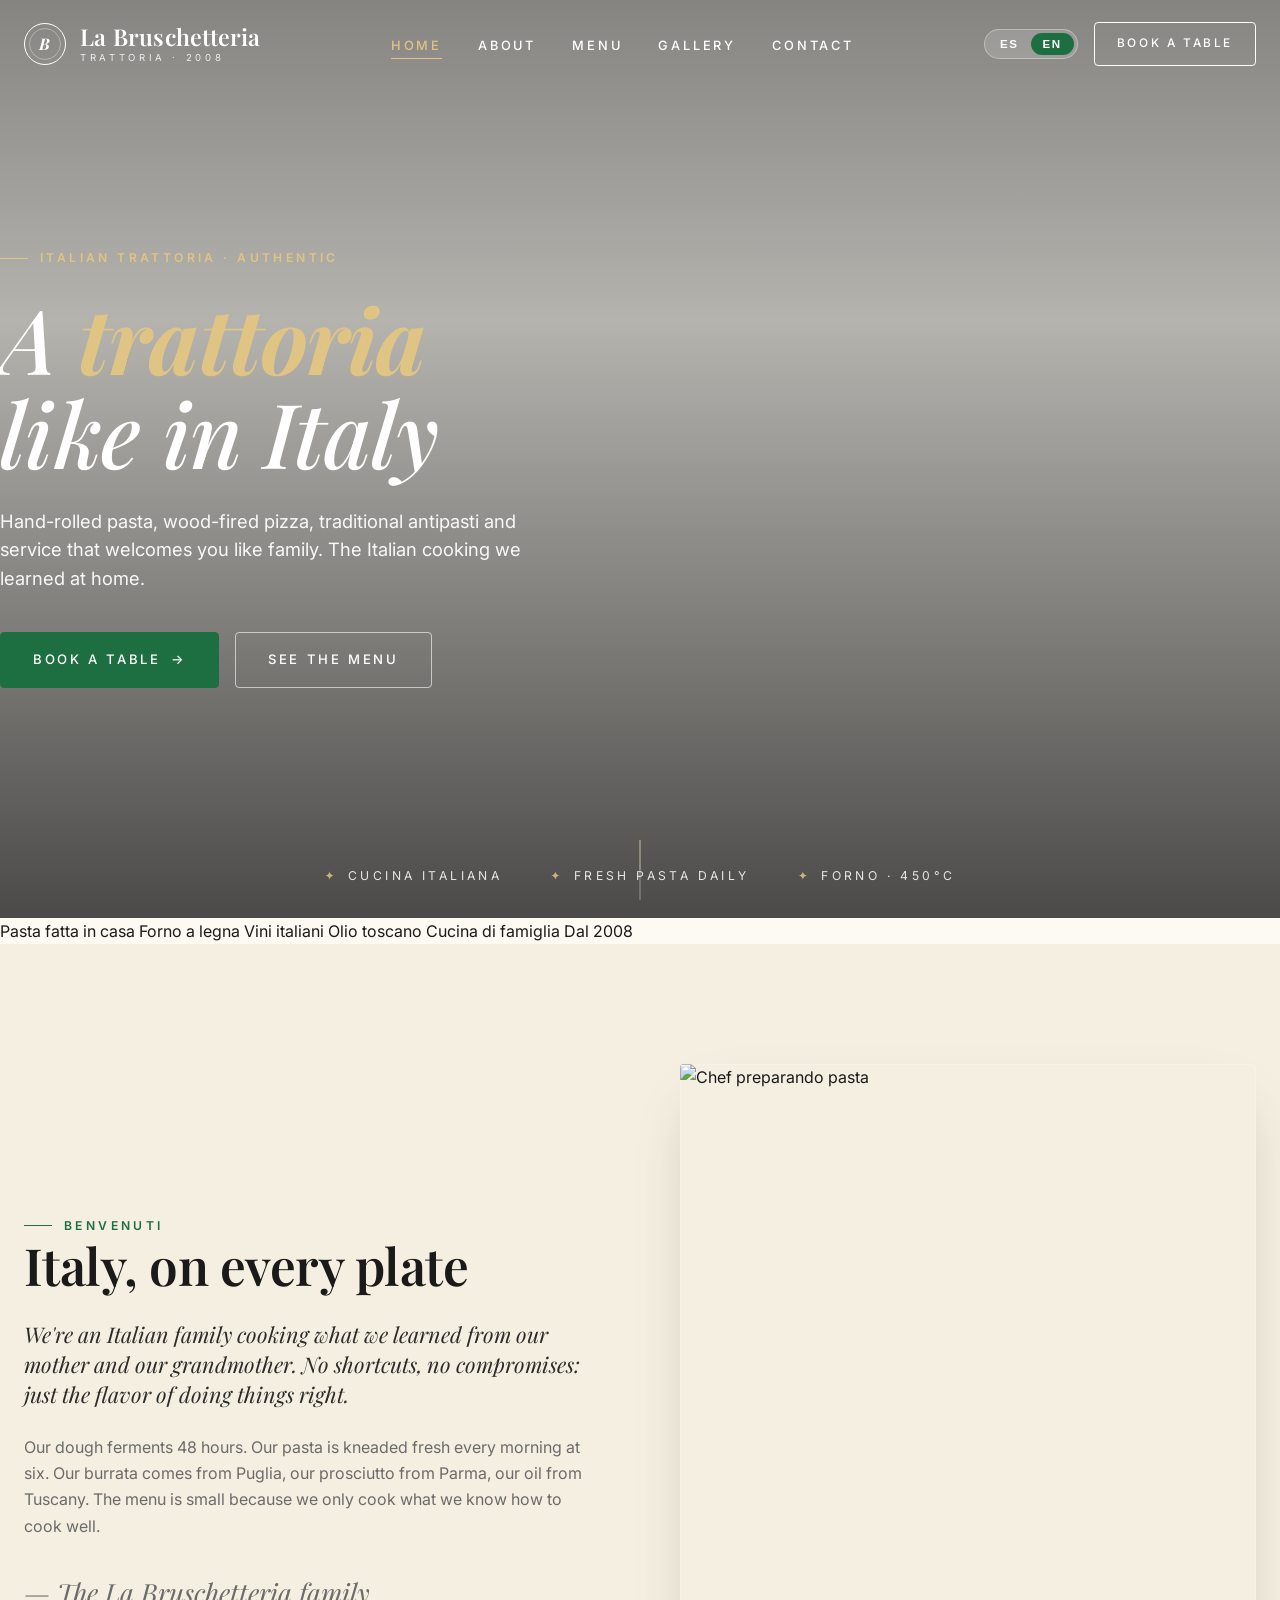
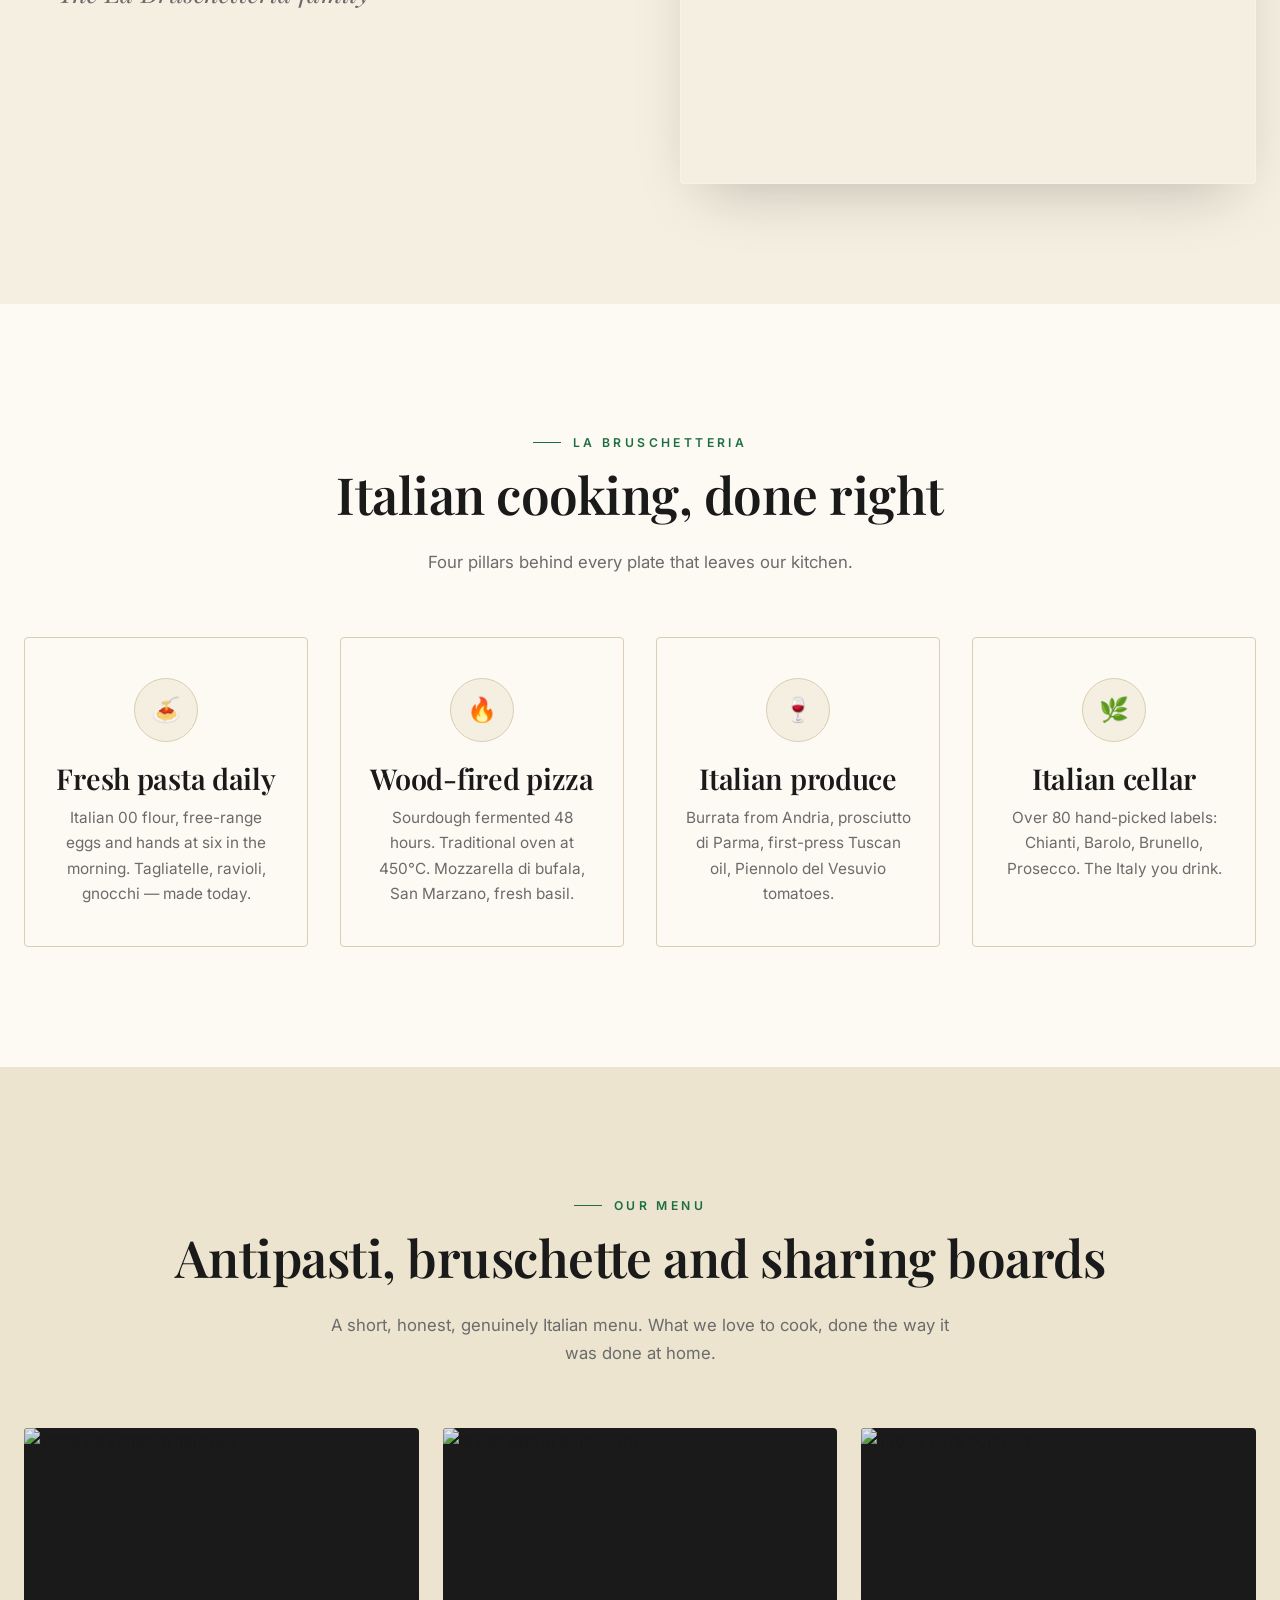
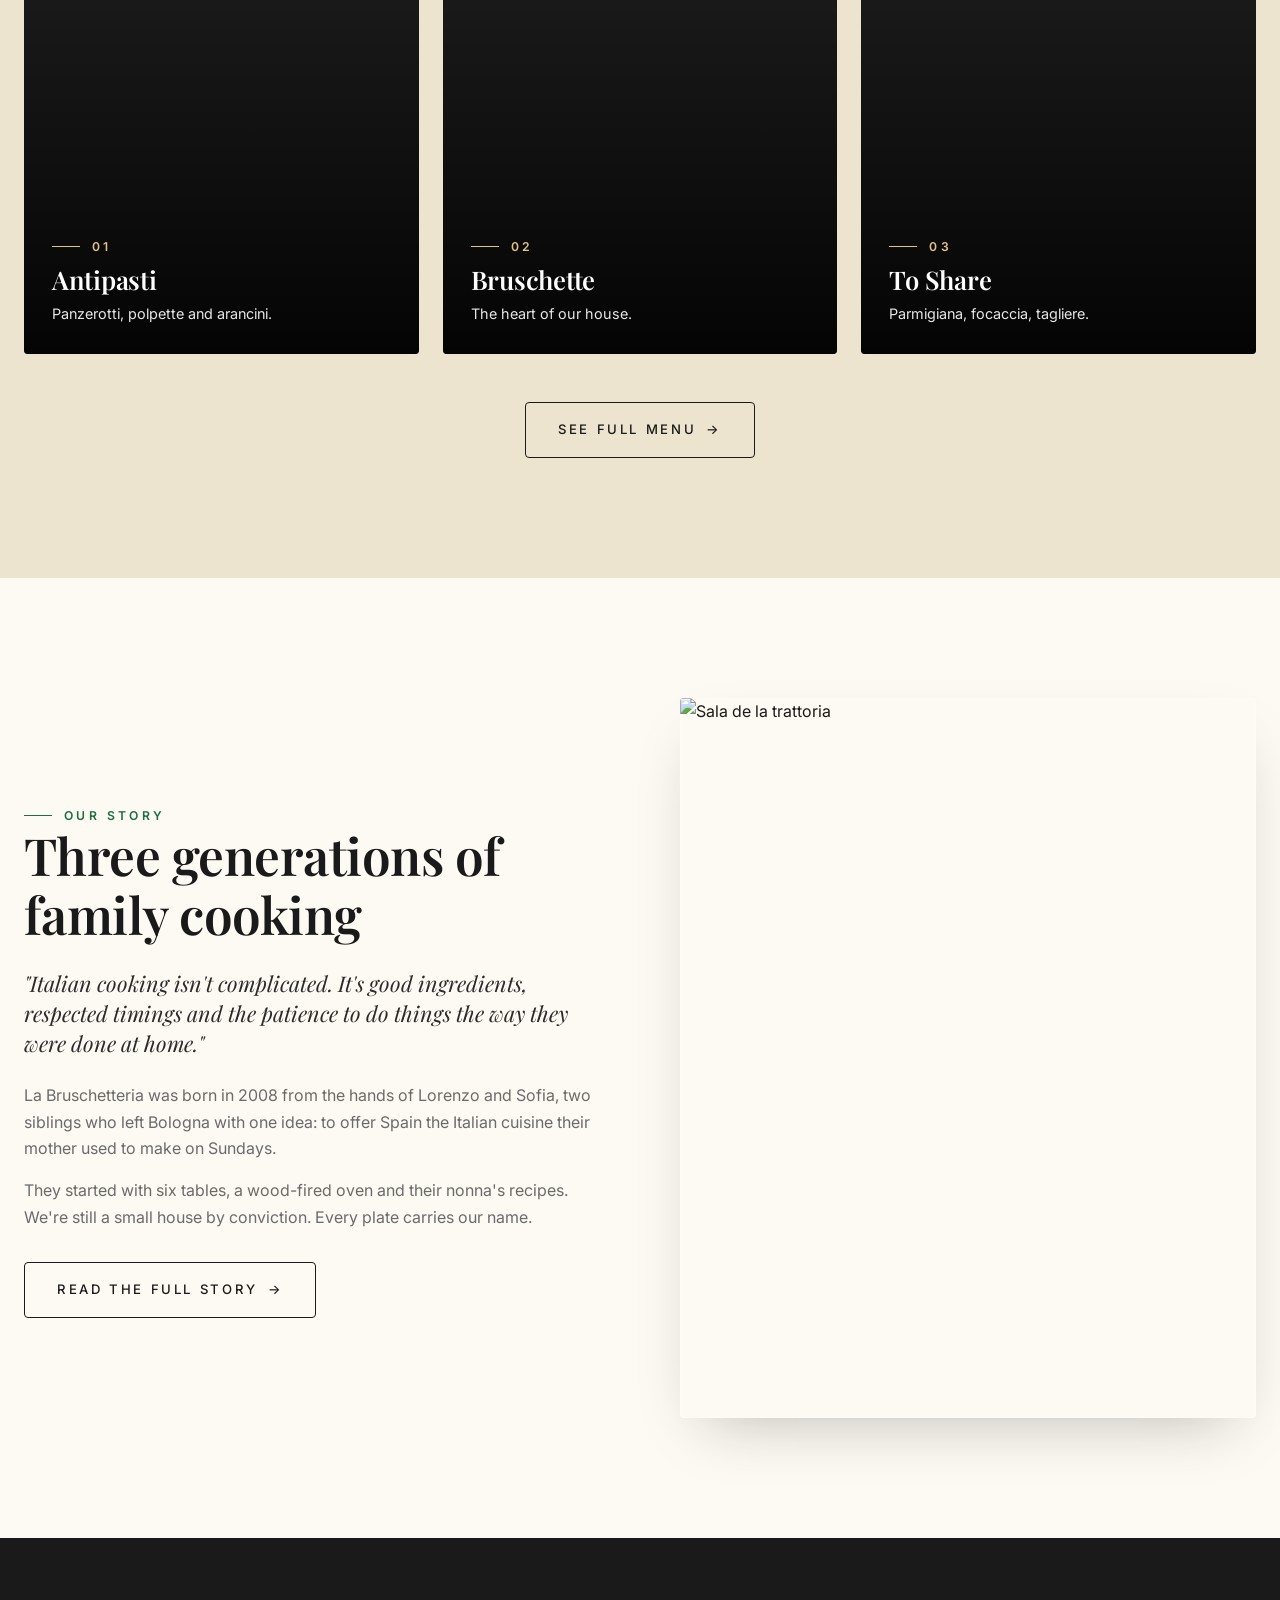
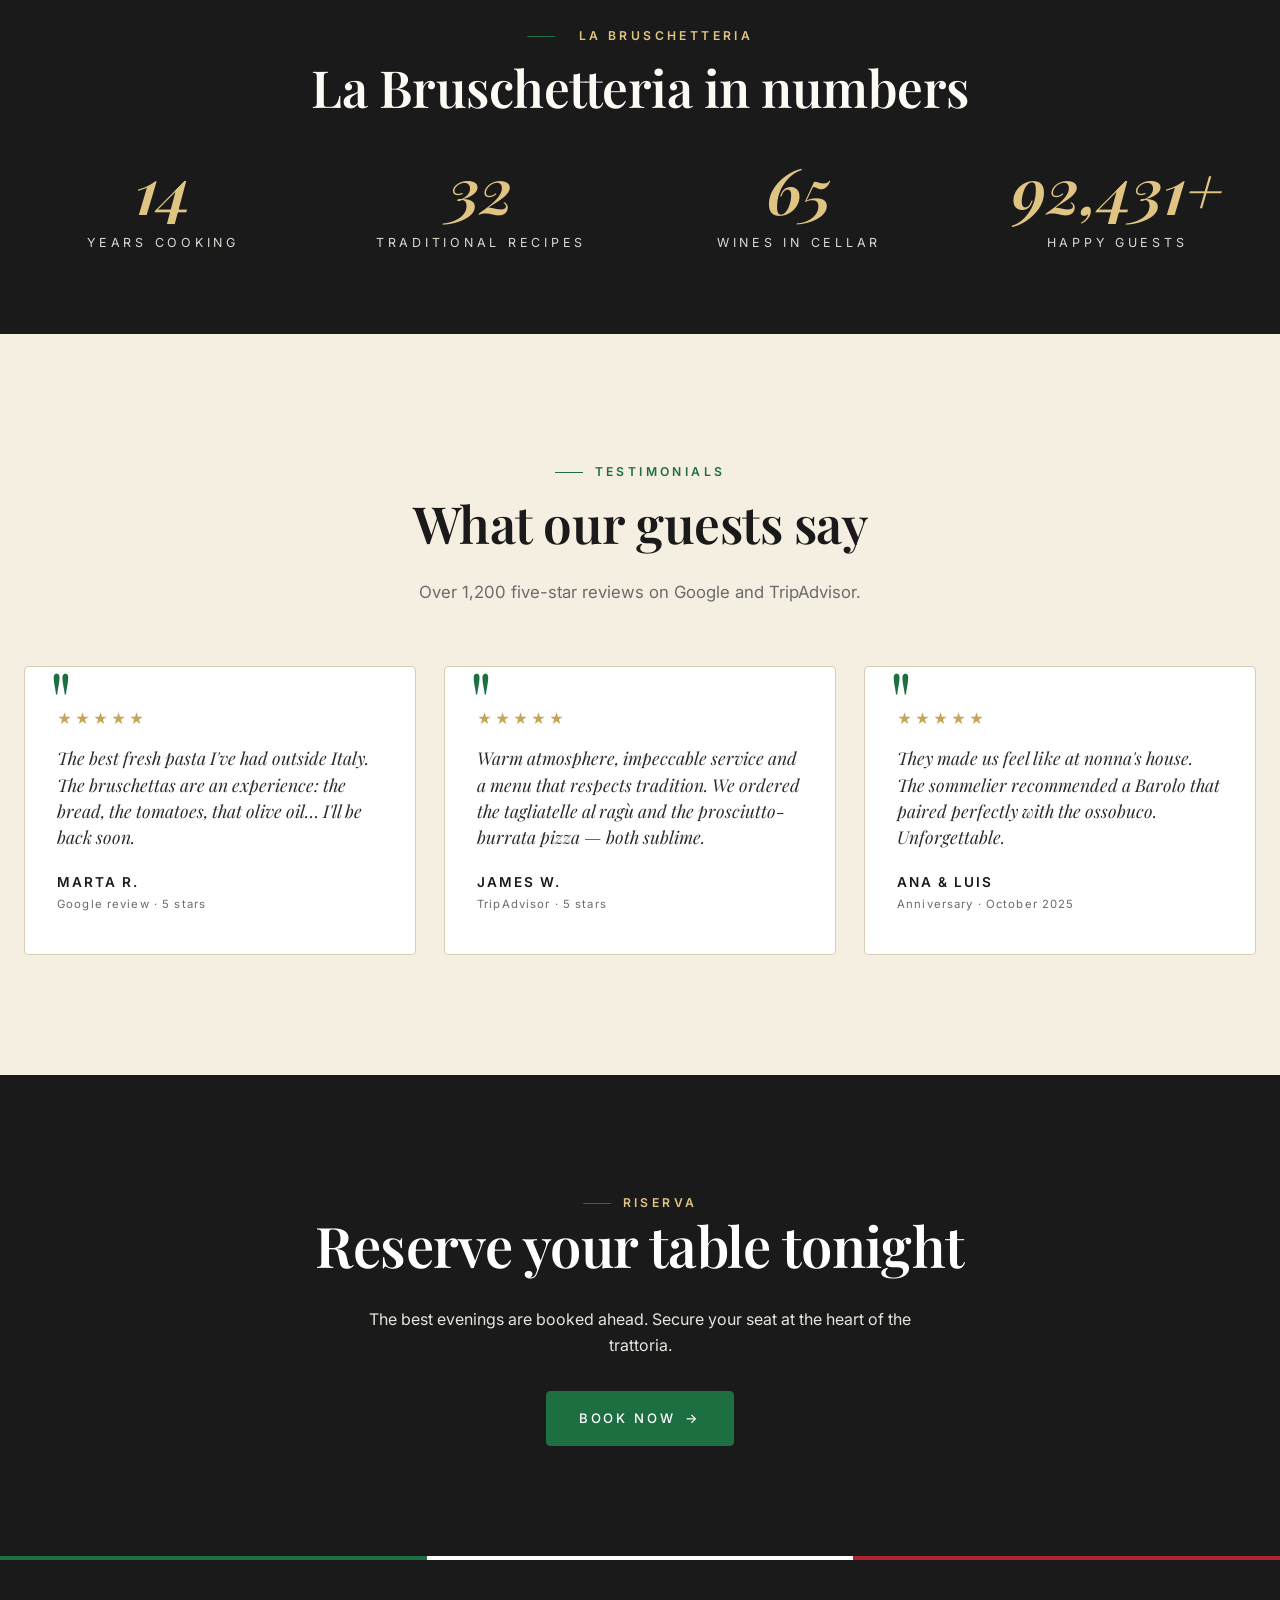
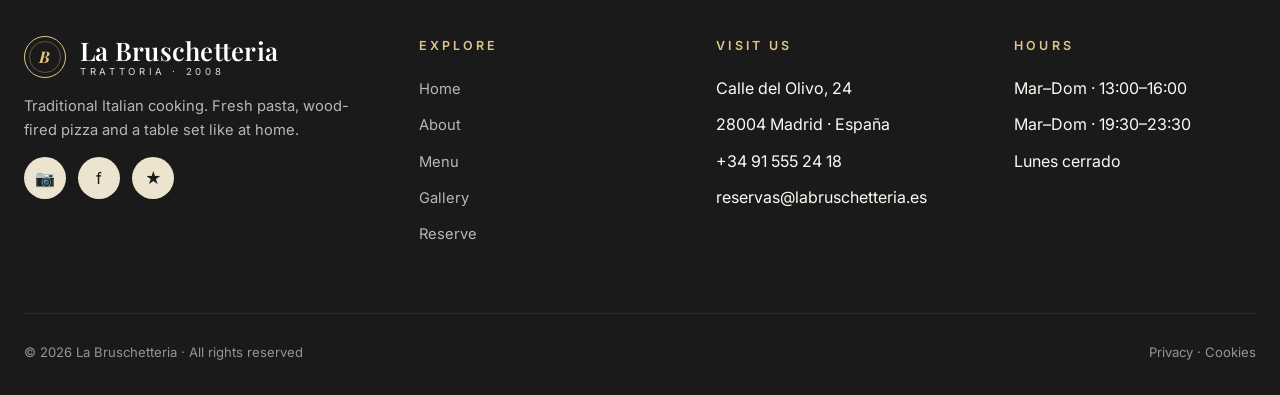
==== commit f5f73261: "Menu: only Antipasti / Bruschette / Para Compartir + correct images + cache bust - menu.html rewritt" ====
--- a/index.html
+++ b/index.html
@@ -8,7 +8,7 @@
 <link rel="preconnect" href="https://fonts.googleapis.com">
 <link rel="preconnect" href="https://fonts.gstatic.com" crossorigin>
 <link href="https://fonts.googleapis.com/css2?family=Playfair+Display:ital,wght@0,400;0,500;0,600;0,700;1,400;1,500&family=Inter:wght@300;400;500;600&display=swap" rel="stylesheet">
-<link rel="stylesheet" href="styles.css?v=3">
+<link rel="stylesheet" href="styles.css?v=4">
 </head>
 <body>
 
@@ -131,35 +131,27 @@
 
     <div class="menu-preview">
       <a href="/menu" class="menu-card reveal">
-        <img src="https://images.unsplash.com/photo-1572441713132-c542fc4fe282?auto=format&fit=crop&w=900&q=80" alt="Bruschetta al pomodoro">
+        <img src="https://images.unsplash.com/photo-1605522036820-8a48a45db1be?auto=format&fit=crop&w=900&q=80" alt="Tabla de antipasti italianos">
         <div class="menu-card-overlay">
           <span class="eyebrow">01</span>
-          <h3 data-i18n="menu.cat1">Bruschettas</h3>
-          <p data-i18n="menu.cat1.desc">El comienzo de la mesa.</p>
+          <h3 data-i18n="menu.cat1">Antipasti</h3>
+          <p data-i18n="menu.cat1.desc">Panzerotti, polpette y arancini.</p>
         </div>
       </a>
       <a href="/menu" class="menu-card reveal delay-1">
-        <img src="https://images.unsplash.com/photo-1551183053-bf91a1d81141?auto=format&fit=crop&w=900&q=80" alt="Pasta fresca">
+        <img src="https://images.unsplash.com/photo-1572441713132-c542fc4fe282?auto=format&fit=crop&w=900&q=80" alt="Bruschetta al pomodoro">
         <div class="menu-card-overlay">
           <span class="eyebrow">02</span>
-          <h3 data-i18n="menu.cat2">Pasta</h3>
-          <p data-i18n="menu.cat2.desc">Hecha cada mañana.</p>
+          <h3 data-i18n="menu.cat2">Bruschette</h3>
+          <p data-i18n="menu.cat2.desc">El corazón de nuestra casa.</p>
         </div>
       </a>
       <a href="/menu" class="menu-card reveal delay-2">
-        <img src="https://images.unsplash.com/photo-1567620905732-2d1ec7ab7445?auto=format&fit=crop&w=900&q=80" alt="Pizza al horno de leña">
+        <img src="https://images.unsplash.com/photo-1525518392674-39ba1fca2ec2?auto=format&fit=crop&w=900&q=80" alt="Tablas para compartir">
         <div class="menu-card-overlay">
           <span class="eyebrow">03</span>
-          <h3 data-i18n="menu.cat3">Pizza</h3>
-          <p data-i18n="menu.cat3.desc">Masa madre, fermentada 48 horas.</p>
-        </div>
-      </a>
-      <a href="/menu" class="menu-card reveal delay-3">
-        <img src="https://images.unsplash.com/photo-1546069901-ba9599a7e63c?auto=format&fit=crop&w=900&q=80" alt="Carnes y pescados">
-        <div class="menu-card-overlay">
-          <span class="eyebrow">04</span>
-          <h3 data-i18n="menu.cat4">Dolci</h3>
-          <p data-i18n="menu.cat4.desc">Tiramisù, panna cotta, cannoli.</p>
+          <h3 data-i18n="menu.cat3">Para Compartir</h3>
+          <p data-i18n="menu.cat3.desc">Parmigiana, focaccia, tagliere.</p>
         </div>
       </a>
     </div>
@@ -304,6 +296,6 @@
   </div>
 </footer>
 
-<script src="script.js"></script>
+<script src="script.js?v=4"></script>
 </body>
 </html>
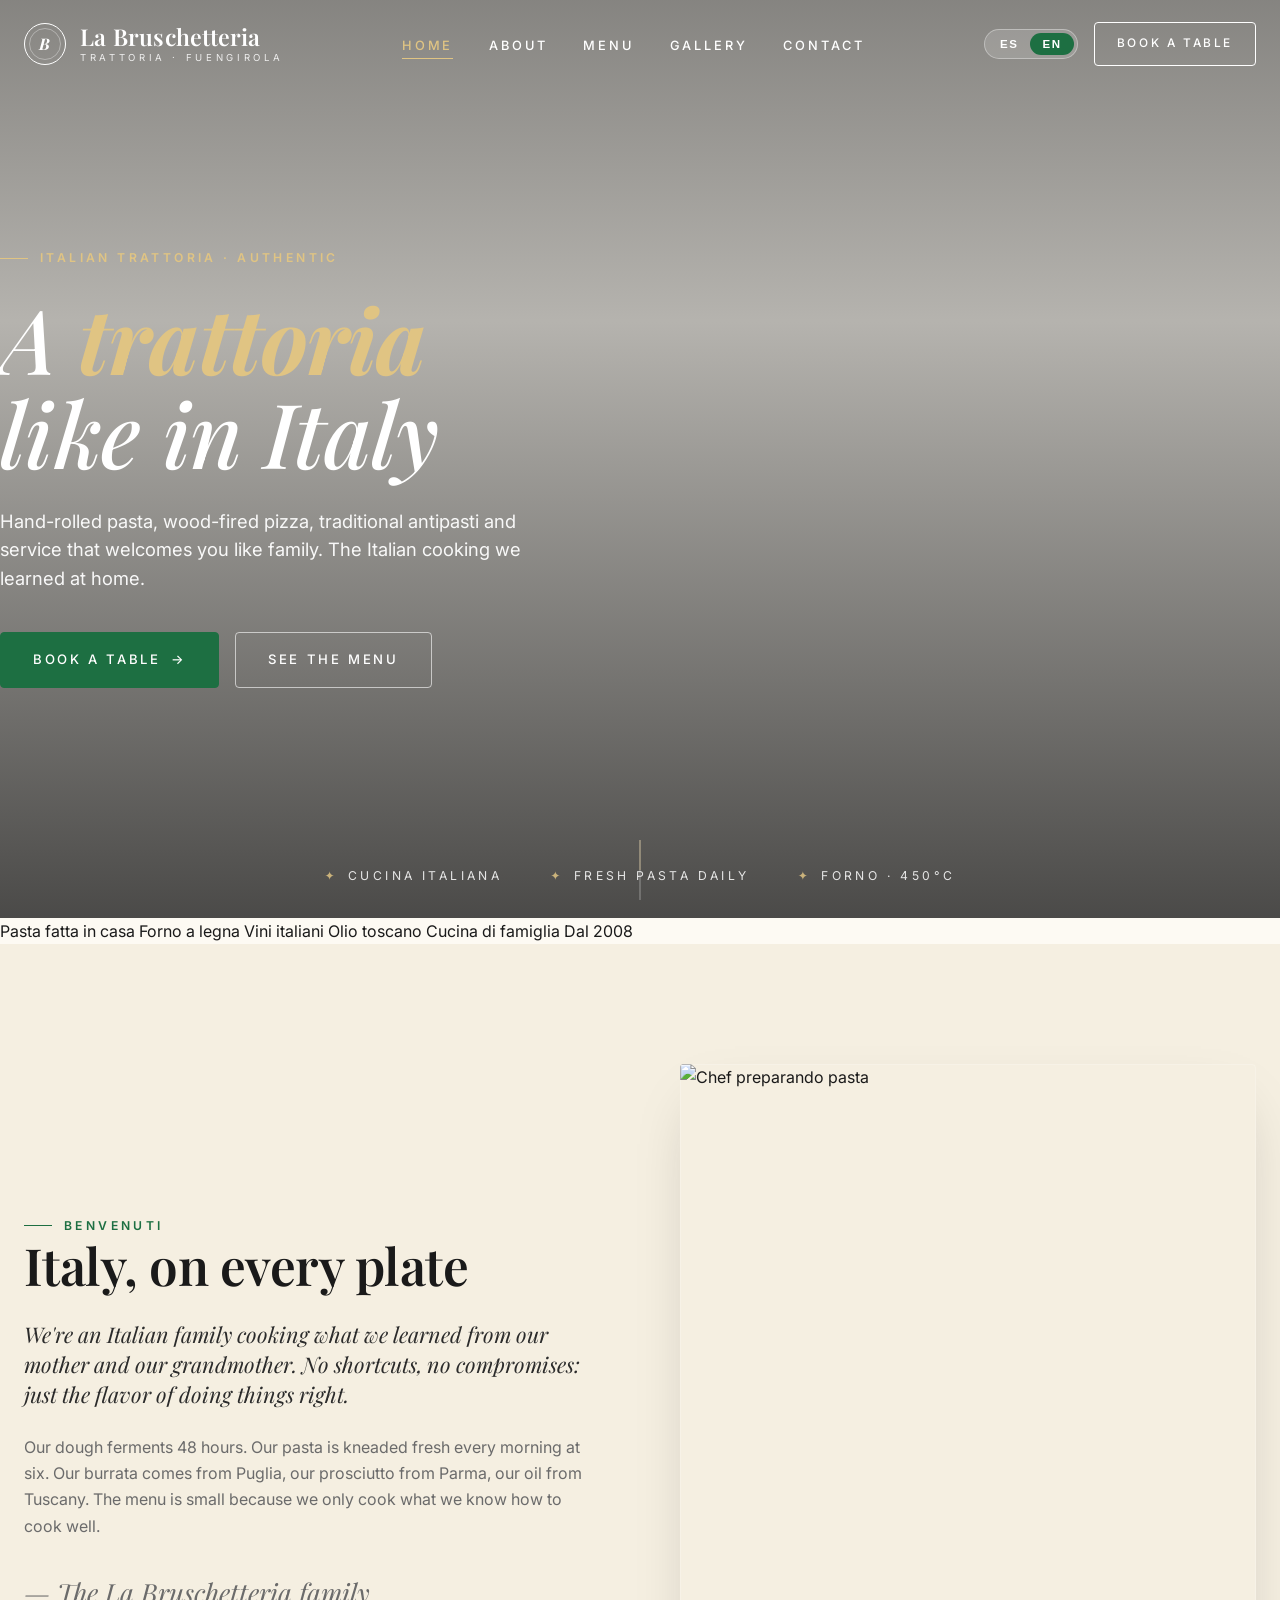
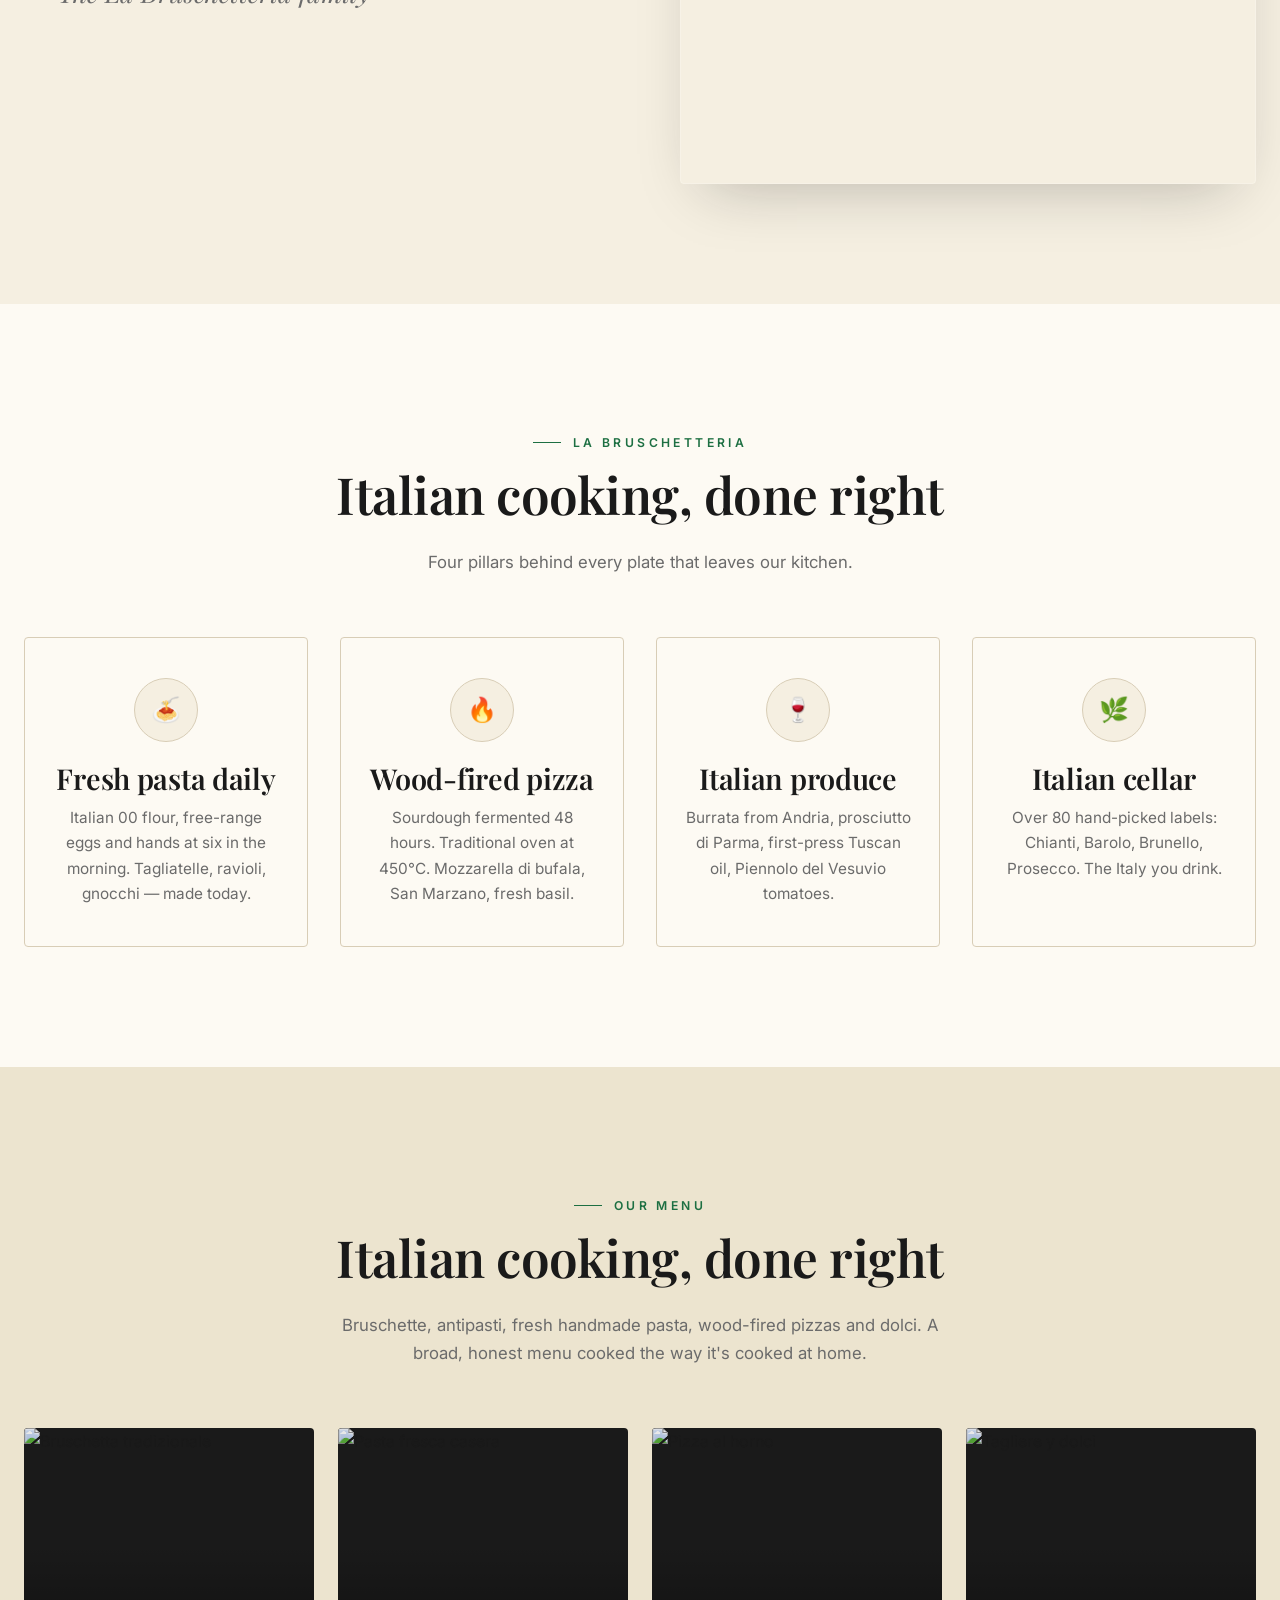
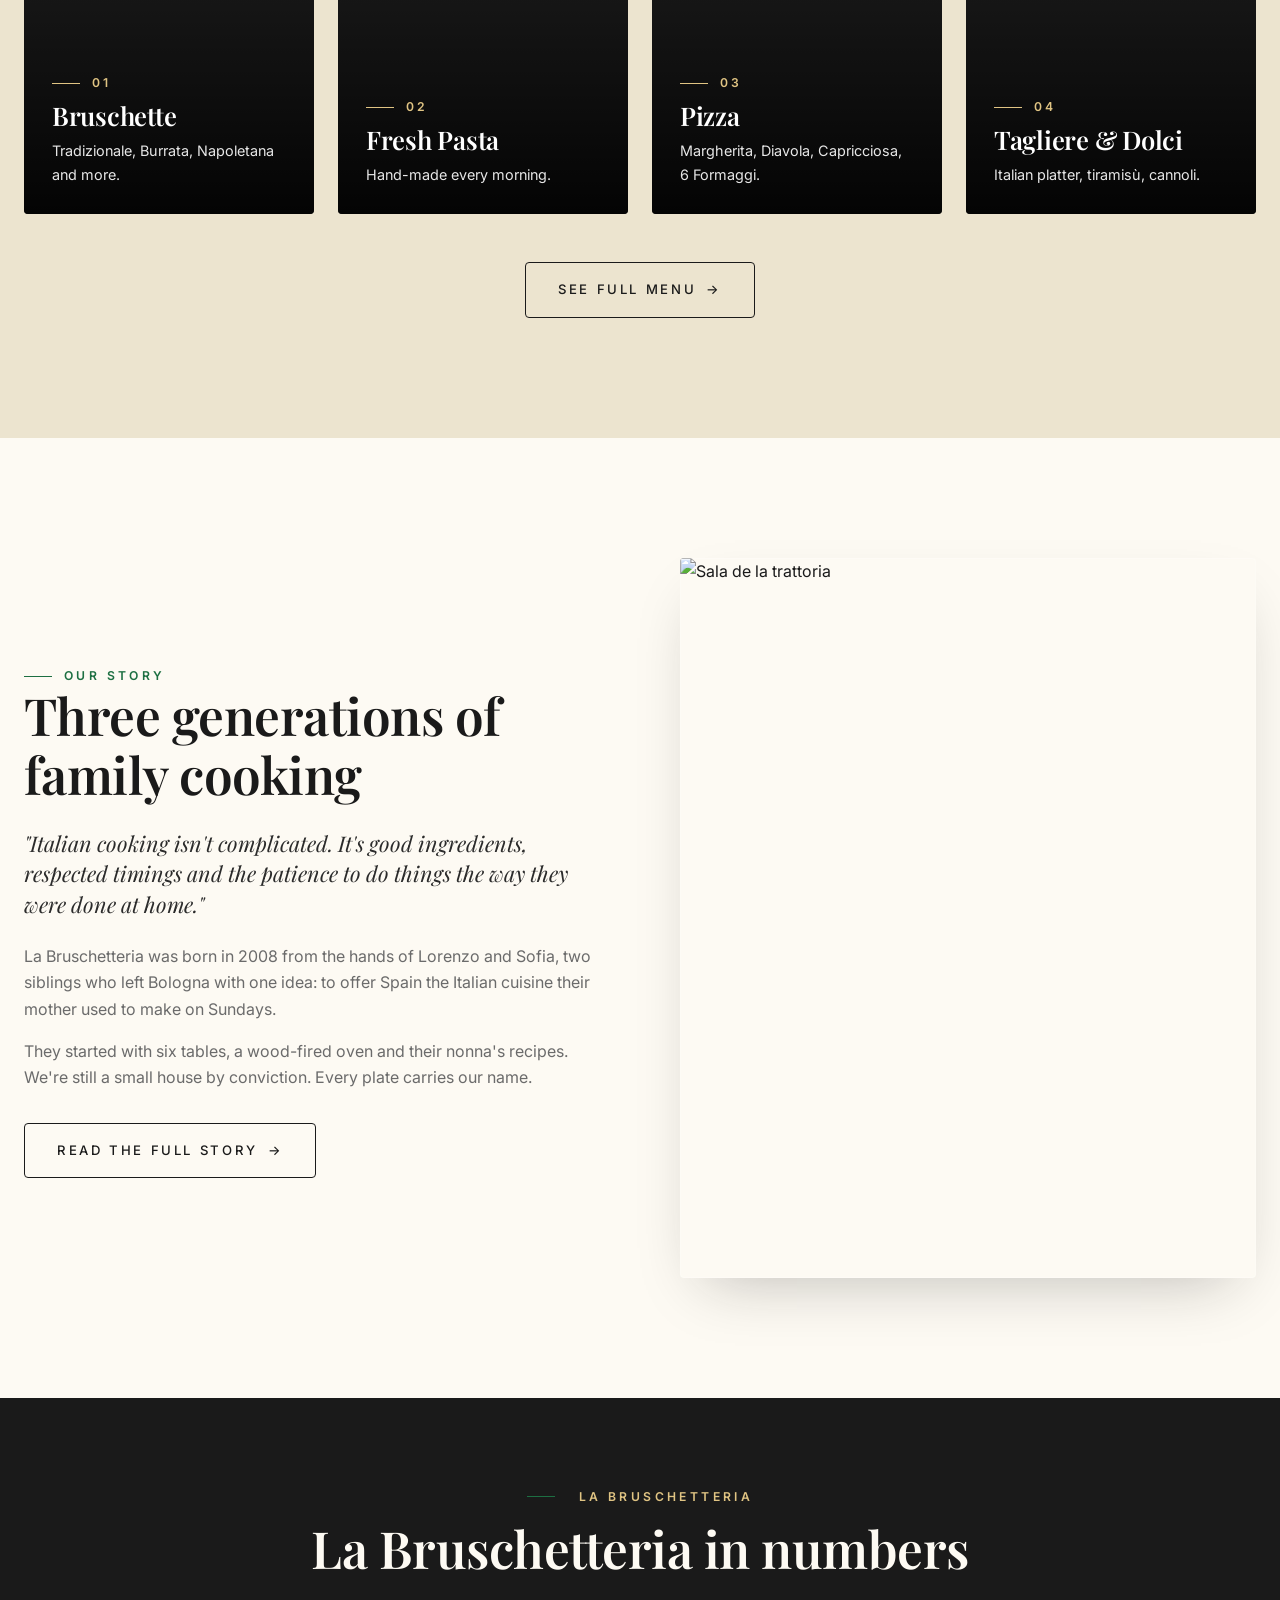
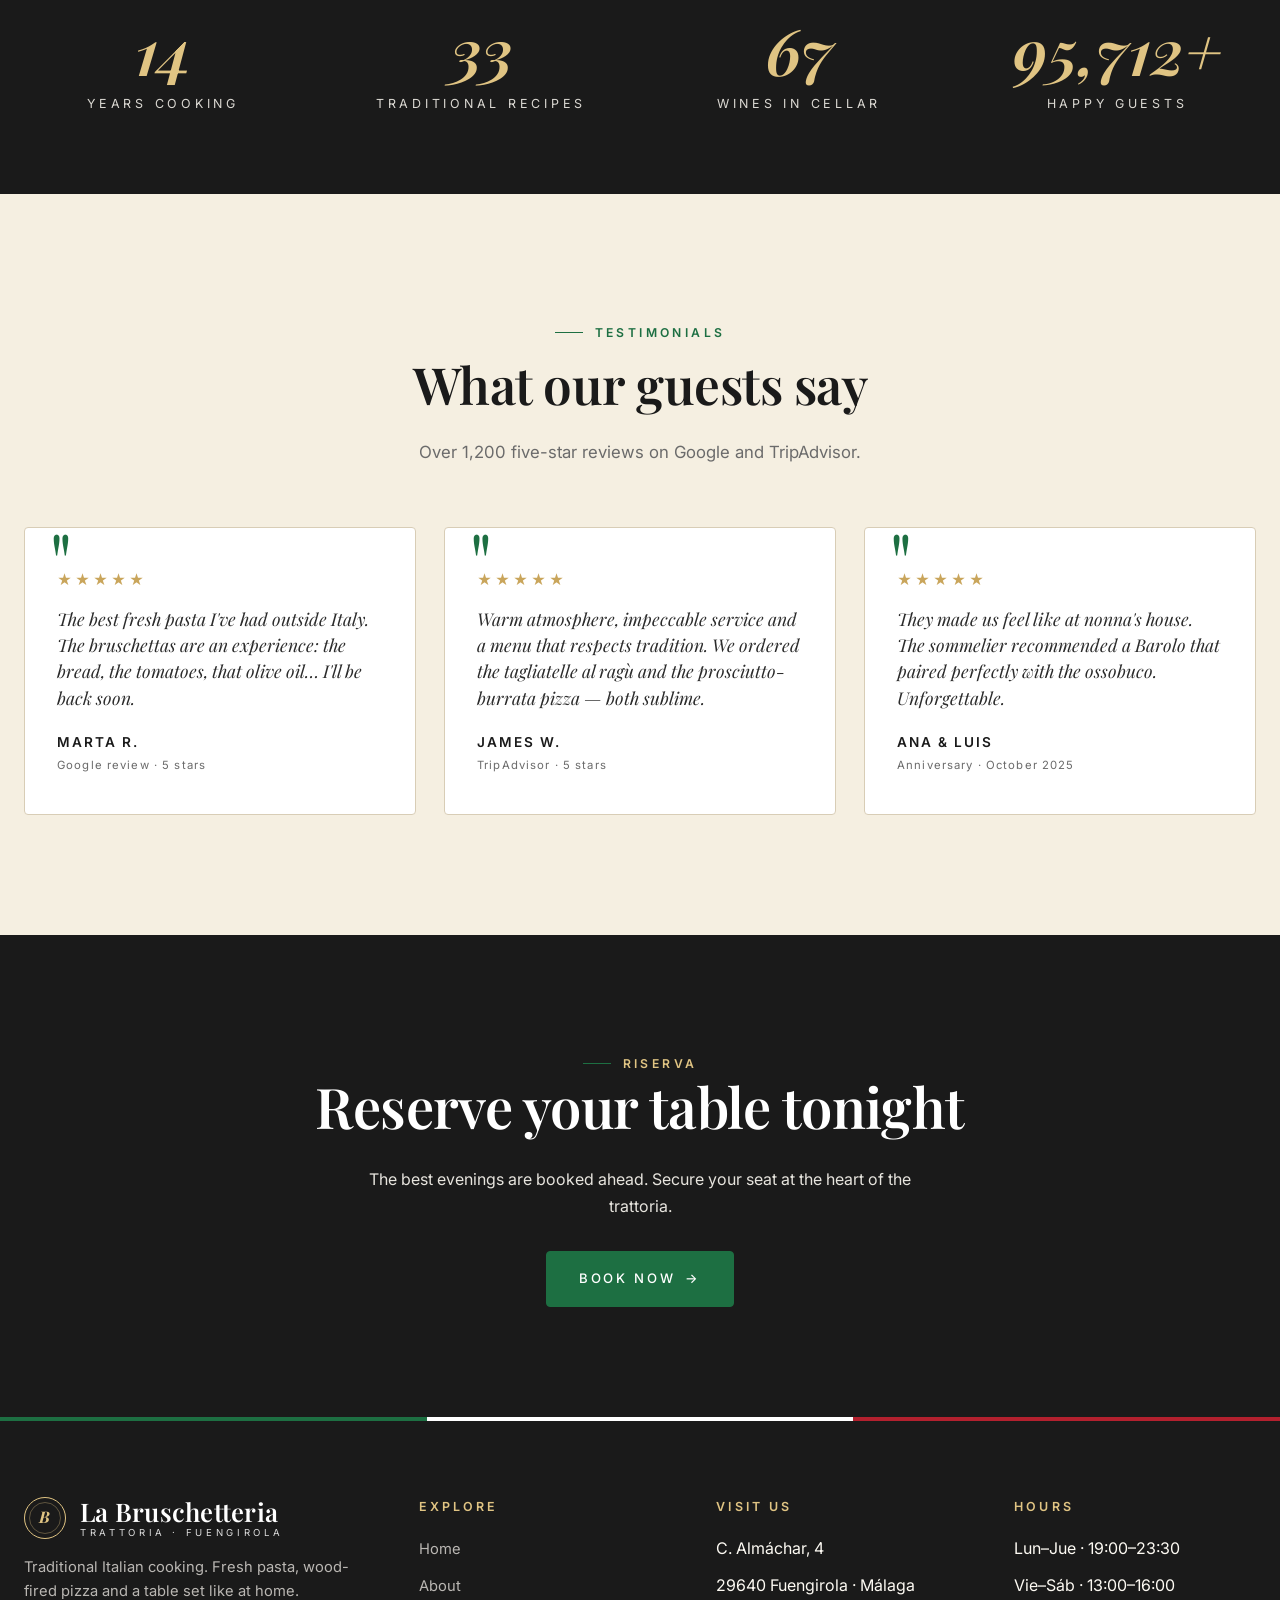
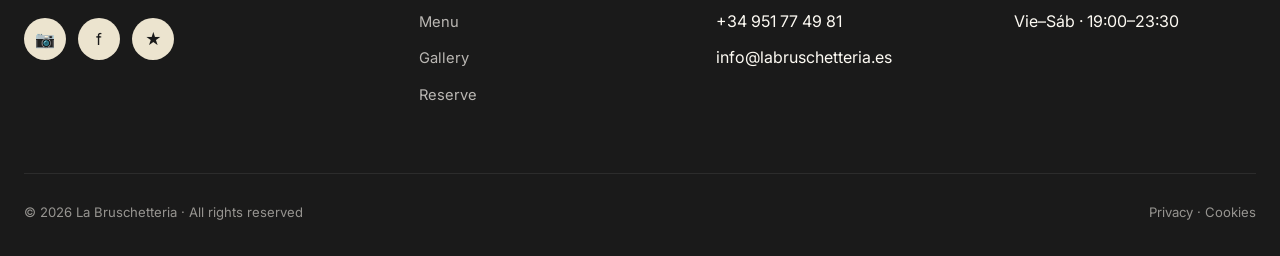
==== commit af5a34bd: "Real menu (full) + correct address + working antipasti image The 3-screenshot menu was just a slice " ====
--- a/index.html
+++ b/index.html
@@ -3,12 +3,12 @@
 <head>
 <meta charset="UTF-8" />
 <meta name="viewport" content="width=device-width, initial-scale=1.0" />
-<title>La Bruschetteria — Auténtica cocina italiana en Madrid</title>
-<meta name="description" content="Trattoria italiana en el corazón de Madrid. Pasta artesanal, bruschettas al horno de leña y vinos italianos seleccionados. Reserva online." />
+<title>La Bruschetteria — Auténtica cocina italiana en Fuengirola</title>
+<meta name="description" content="Trattoria italiana en Fuengirola, Málaga. Bruschette, pasta fresca hecha a mano, pizzas al horno y dolci tradicionales. Reserva online." />
 <link rel="preconnect" href="https://fonts.googleapis.com">
 <link rel="preconnect" href="https://fonts.gstatic.com" crossorigin>
 <link href="https://fonts.googleapis.com/css2?family=Playfair+Display:ital,wght@0,400;0,500;0,600;0,700;1,400;1,500&family=Inter:wght@300;400;500;600&display=swap" rel="stylesheet">
-<link rel="stylesheet" href="styles.css?v=4">
+<link rel="stylesheet" href="styles.css?v=5">
 </head>
 <body>
 
@@ -17,7 +17,7 @@
   <div class="container nav">
     <a href="/" class="brand">
       <span class="brand-mark">B</span>
-      <span class="brand-name">La Bruschetteria<small>Trattoria · 2008</small></span>
+      <span class="brand-name">La Bruschetteria<small>Trattoria · Fuengirola</small></span>
     </a>
     <nav>
       <ul class="nav-links">
@@ -131,27 +131,35 @@
 
     <div class="menu-preview">
       <a href="/menu" class="menu-card reveal">
-        <img src="https://images.unsplash.com/photo-1605522036820-8a48a45db1be?auto=format&fit=crop&w=900&q=80" alt="Tabla de antipasti italianos">
+        <img src="https://images.unsplash.com/photo-1572441713132-c542fc4fe282?auto=format&fit=crop&w=900&q=80" alt="Bruschetta tradizionale">
         <div class="menu-card-overlay">
           <span class="eyebrow">01</span>
-          <h3 data-i18n="menu.cat1">Antipasti</h3>
-          <p data-i18n="menu.cat1.desc">Panzerotti, polpette y arancini.</p>
+          <h3 data-i18n="menu.cat1">Bruschette</h3>
+          <p data-i18n="menu.cat1.desc">Tradizionale, Burrata, Napoletana y más.</p>
         </div>
       </a>
       <a href="/menu" class="menu-card reveal delay-1">
-        <img src="https://images.unsplash.com/photo-1572441713132-c542fc4fe282?auto=format&fit=crop&w=900&q=80" alt="Bruschetta al pomodoro">
+        <img src="https://images.unsplash.com/photo-1556910103-1c02745aae4d?auto=format&fit=crop&w=900&q=80" alt="Pasta fresca casera">
         <div class="menu-card-overlay">
           <span class="eyebrow">02</span>
-          <h3 data-i18n="menu.cat2">Bruschette</h3>
-          <p data-i18n="menu.cat2.desc">El corazón de nuestra casa.</p>
+          <h3 data-i18n="menu.cat2">Pasta Fresca</h3>
+          <p data-i18n="menu.cat2.desc">Hecha a mano cada mañana.</p>
         </div>
       </a>
       <a href="/menu" class="menu-card reveal delay-2">
-        <img src="https://images.unsplash.com/photo-1525518392674-39ba1fca2ec2?auto=format&fit=crop&w=900&q=80" alt="Tablas para compartir">
+        <img src="https://images.unsplash.com/photo-1565299624946-b28f40a0ae38?auto=format&fit=crop&w=900&q=80" alt="Pizza al horno">
         <div class="menu-card-overlay">
           <span class="eyebrow">03</span>
-          <h3 data-i18n="menu.cat3">Para Compartir</h3>
-          <p data-i18n="menu.cat3.desc">Parmigiana, focaccia, tagliere.</p>
+          <h3 data-i18n="menu.cat3">Pizza</h3>
+          <p data-i18n="menu.cat3.desc">Margherita, Diavola, Capricciosa, 6 Formaggi.</p>
+        </div>
+      </a>
+      <a href="/menu" class="menu-card reveal delay-3">
+        <img src="https://images.unsplash.com/photo-1414235077428-338989a2e8c0?auto=format&fit=crop&w=900&q=80" alt="Tagliere y dolci">
+        <div class="menu-card-overlay">
+          <span class="eyebrow">04</span>
+          <h3 data-i18n="menu.cat4">Tagliere &amp; Dolci</h3>
+          <p data-i18n="menu.cat4.desc">Tagliere italiano, tiramisù, cannoli.</p>
         </div>
       </a>
     </div>
@@ -252,7 +260,7 @@
       <div class="footer-brand">
         <a href="/" class="brand">
           <span class="brand-mark">B</span>
-          <span class="brand-name">La Bruschetteria<small>Trattoria · 2008</small></span>
+          <span class="brand-name">La Bruschetteria<small>Trattoria · Fuengirola</small></span>
         </a>
         <p data-i18n="foot.tagline">Cucina italiana tradizionale. Pasta fresca, pizza al horno y la mesa puesta como en casa.</p>
         <div class="socials">
@@ -274,18 +282,18 @@
       <div>
         <h5 data-i18n="foot.visit">Visítanos</h5>
         <ul>
-          <li>Calle del Olivo, 24</li>
-          <li>28004 Madrid · España</li>
-          <li>+34 91 555 24 18</li>
-          <li>reservas@labruschetteria.es</li>
+          <li>C. Almáchar, 4</li>
+          <li>29640 Fuengirola · Málaga</li>
+          <li>+34 951 77 49 81</li>
+          <li>info@labruschetteria.es</li>
         </ul>
       </div>
       <div>
         <h5 data-i18n="hours.title">Horario</h5>
         <ul>
-          <li>Mar–Dom · 13:00–16:00</li>
-          <li>Mar–Dom · 19:30–23:30</li>
-          <li>Lunes cerrado</li>
+          <li>Lun–Jue · 19:00–23:30</li>
+          <li>Vie–Sáb · 13:00–16:00</li>
+          <li>Vie–Sáb · 19:00–23:30</li>
         </ul>
       </div>
     </div>
@@ -296,6 +304,6 @@
   </div>
 </footer>
 
-<script src="script.js?v=4"></script>
+<script src="script.js?v=5"></script>
 </body>
 </html>
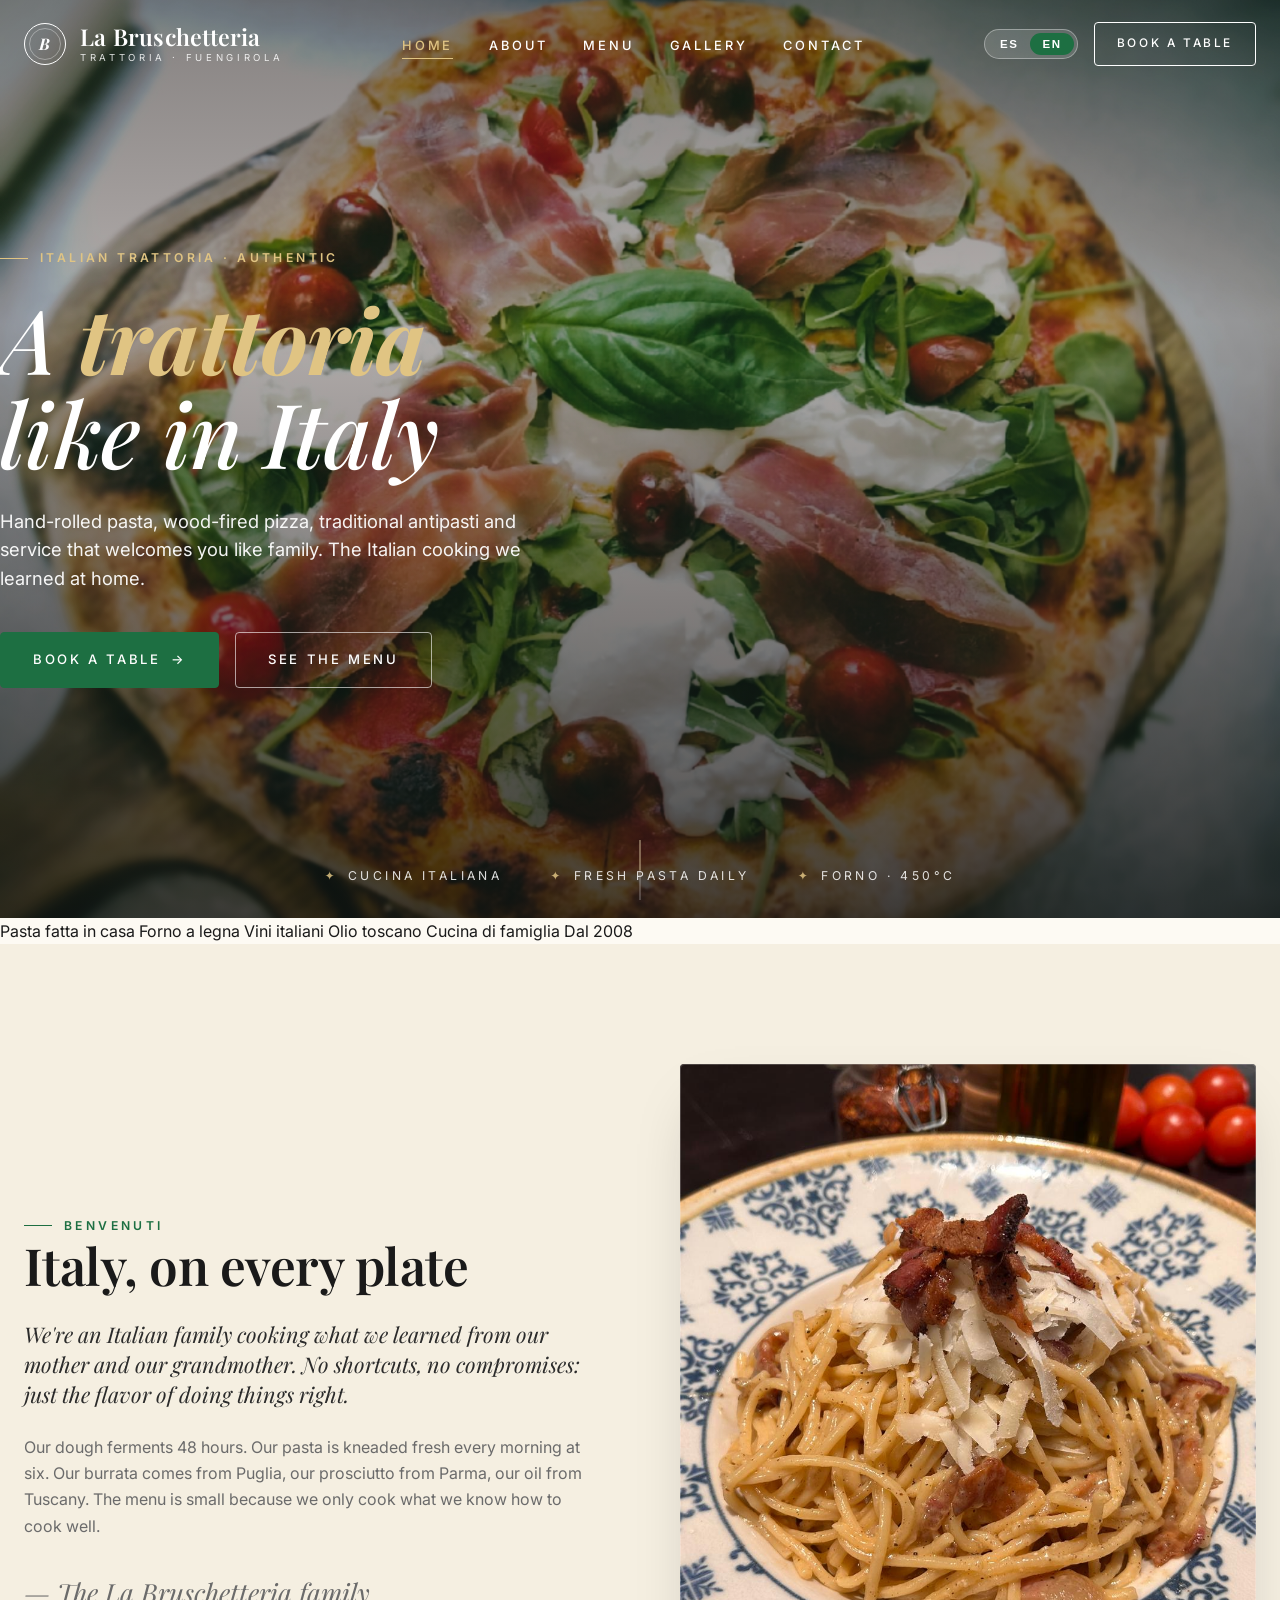
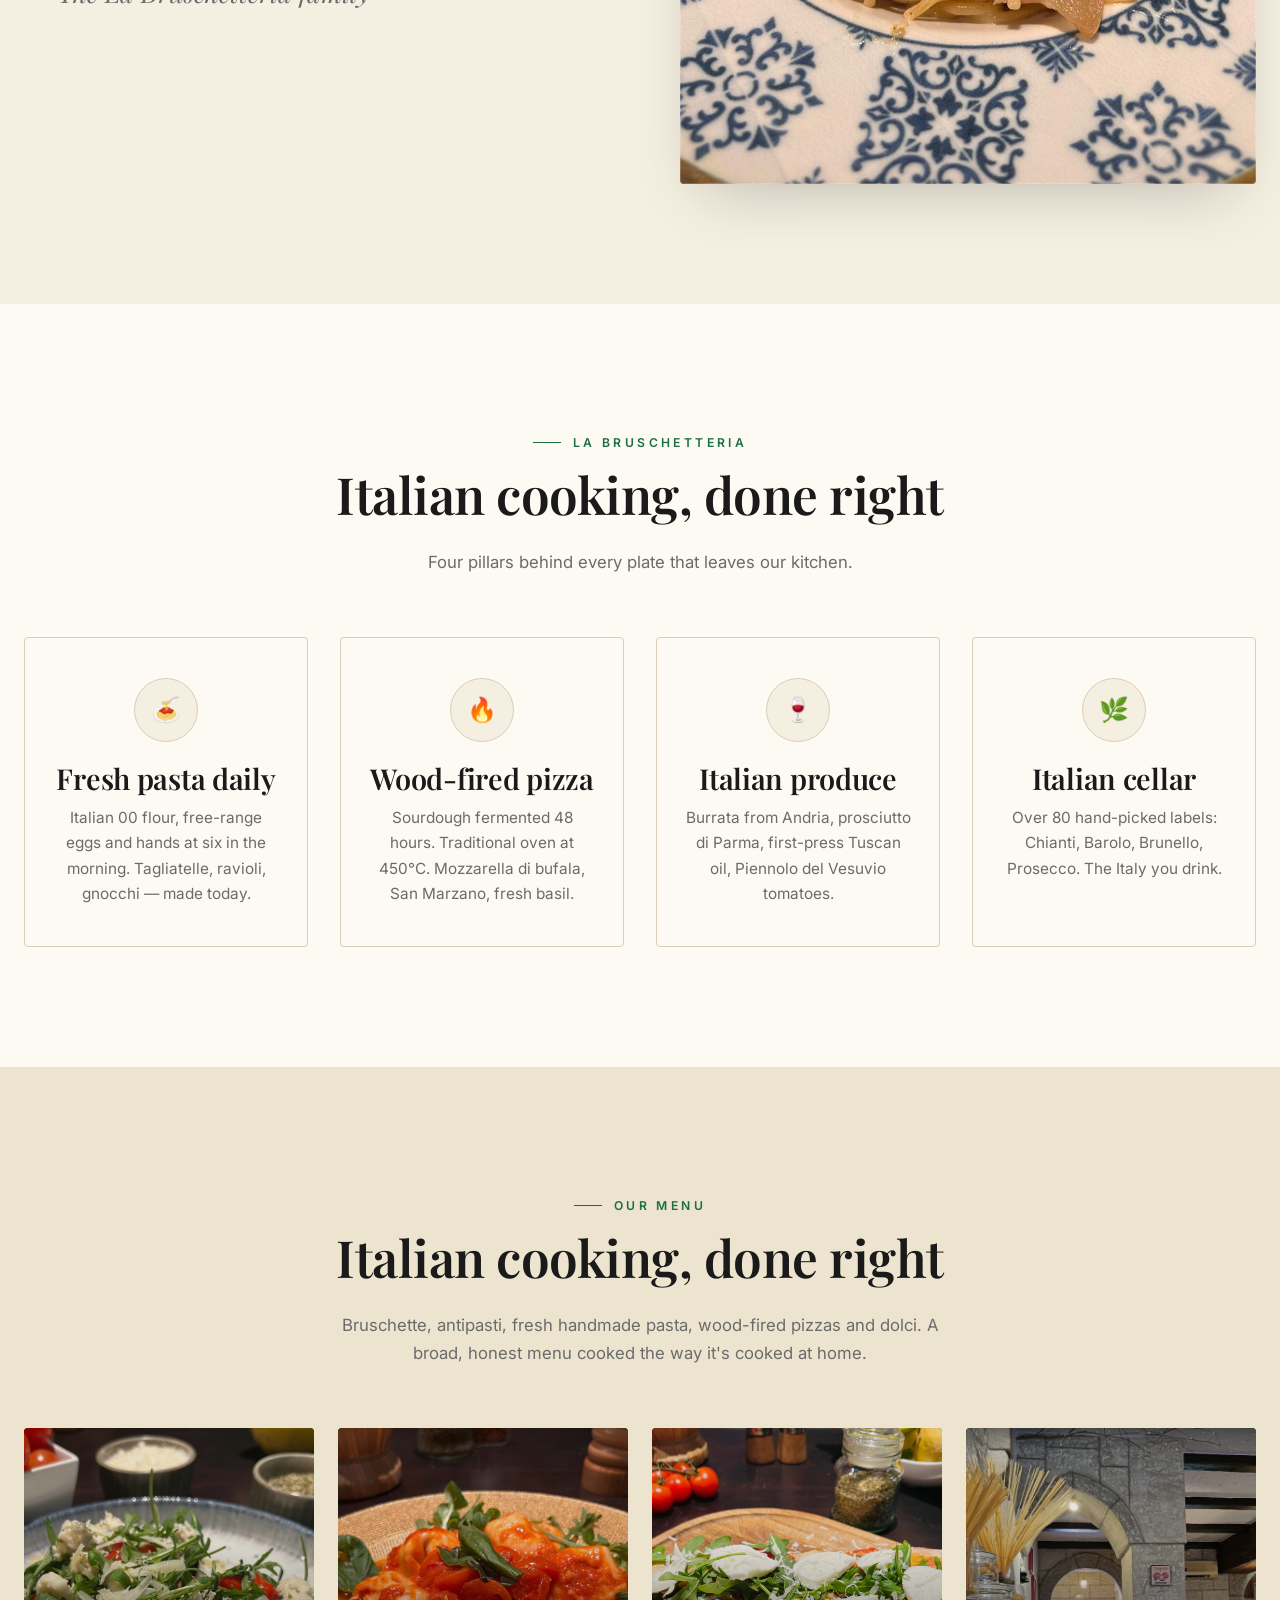
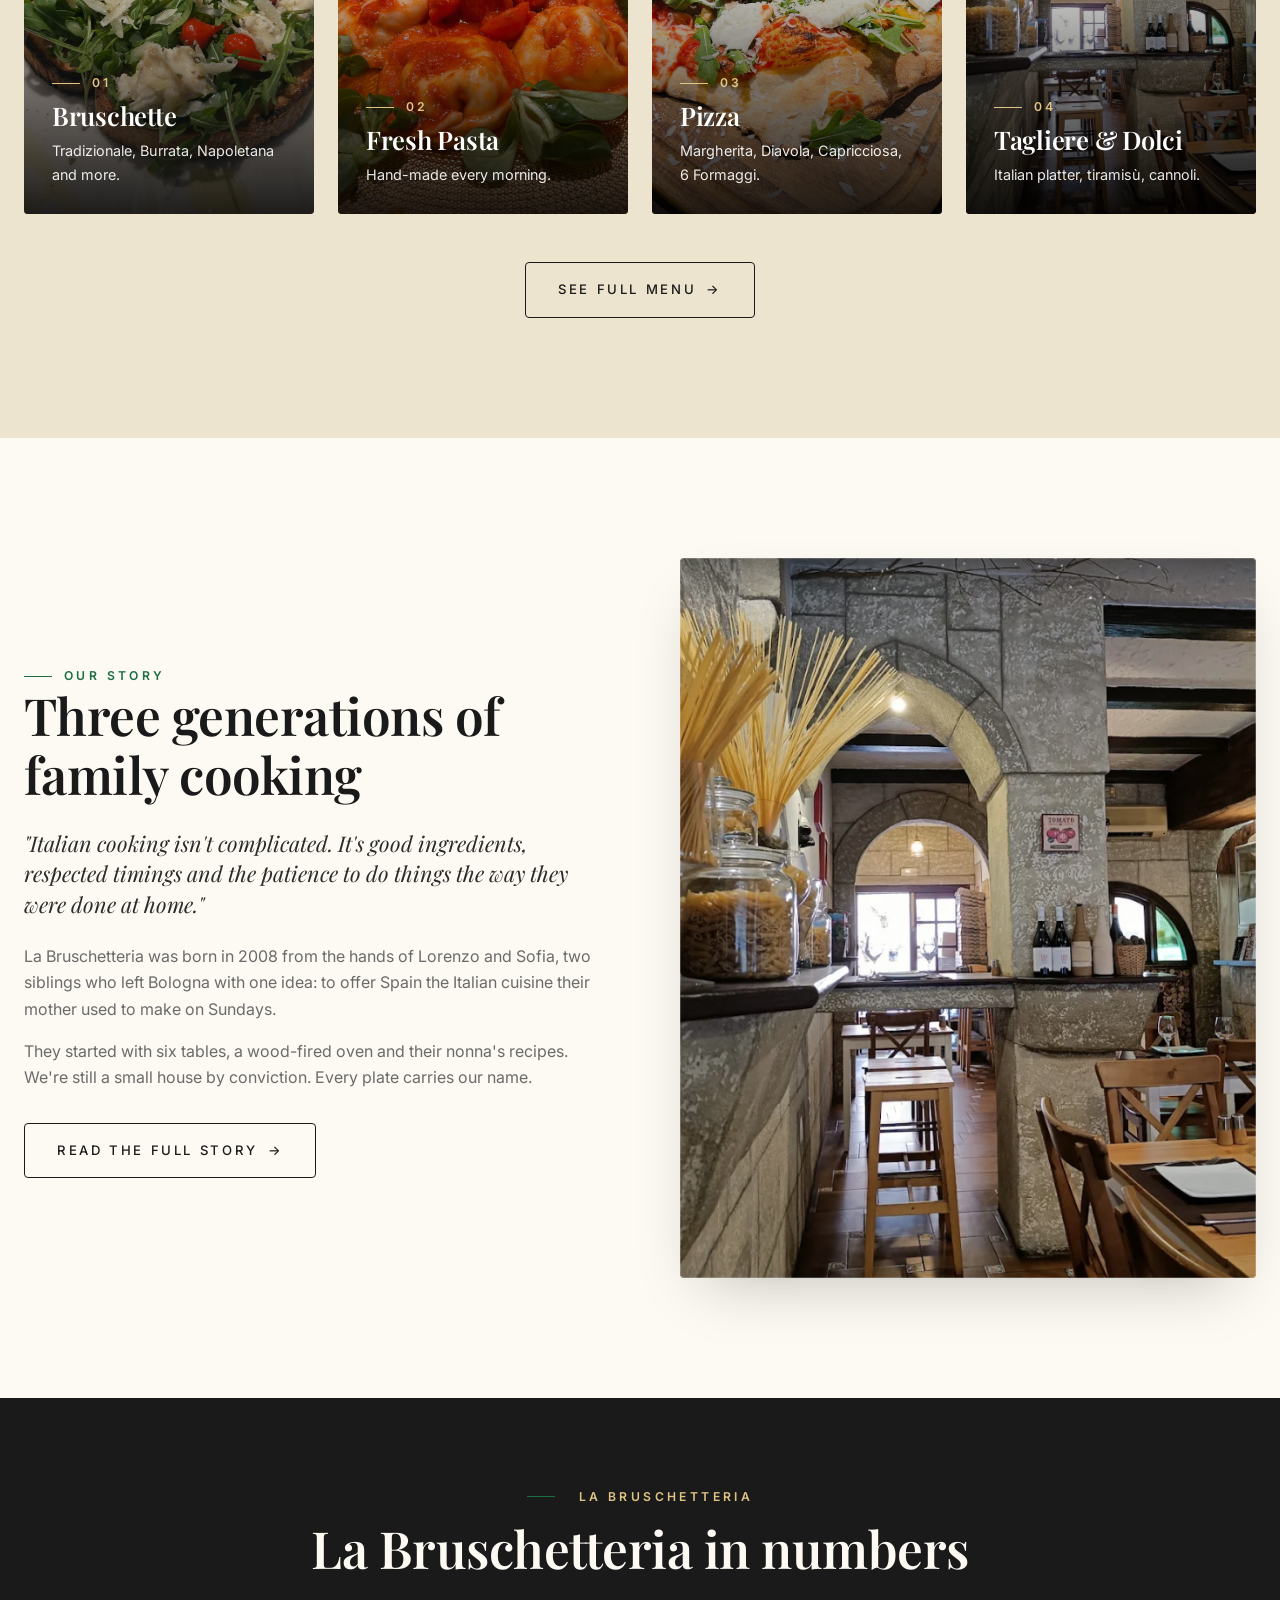
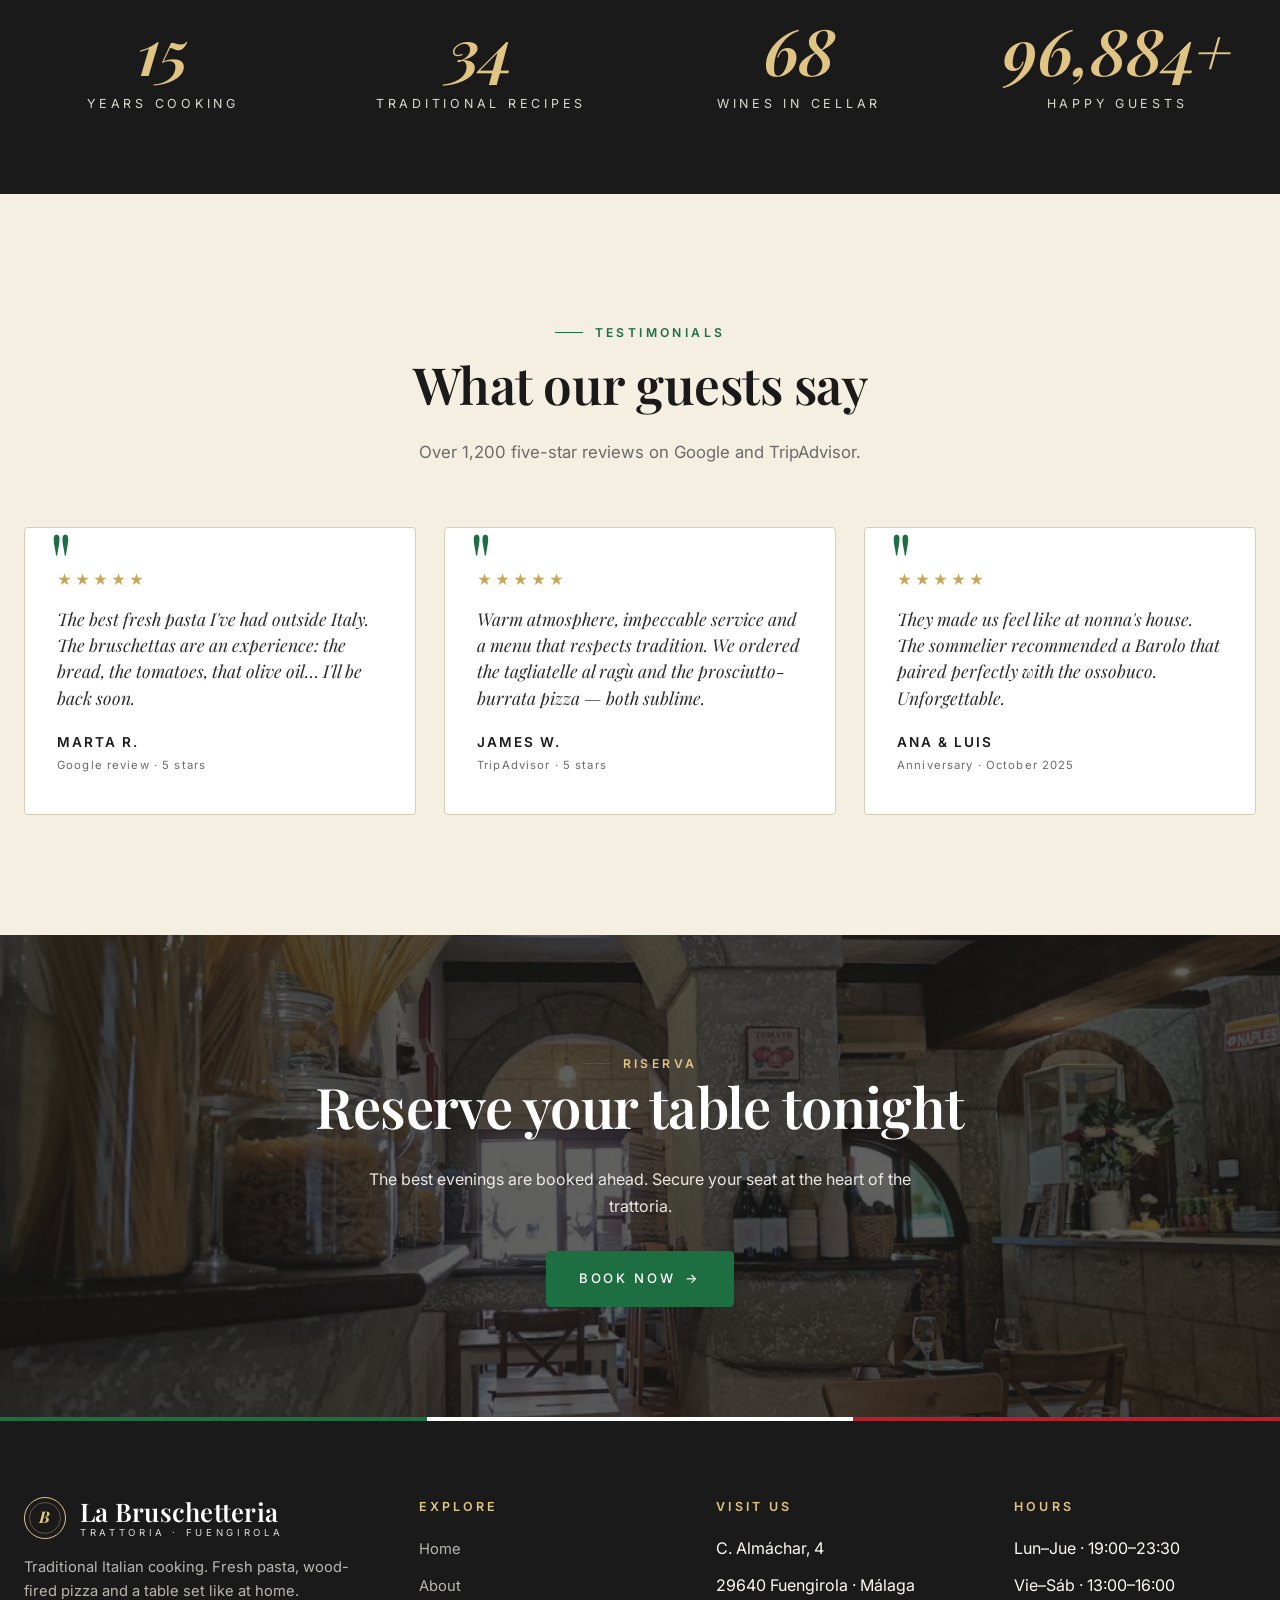
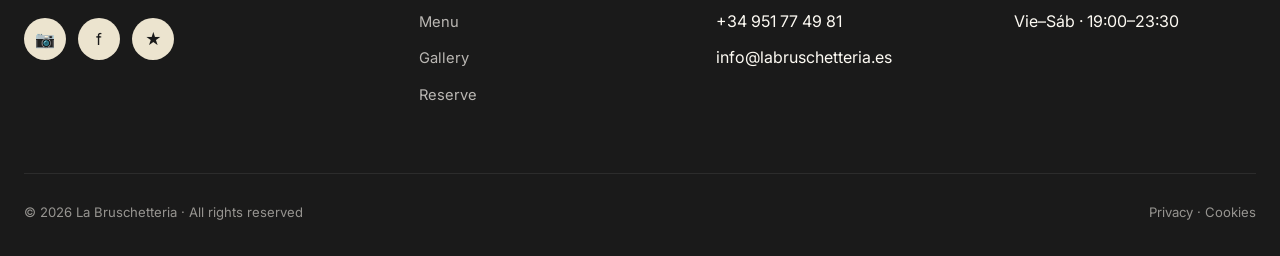
==== commit 882b4b41: "Replace every Unsplash placeholder with real La Bruschetteria photos Downloaded 29 photos directly f" ====
--- a/index.html
+++ b/index.html
@@ -8,7 +8,7 @@
 <link rel="preconnect" href="https://fonts.googleapis.com">
 <link rel="preconnect" href="https://fonts.gstatic.com" crossorigin>
 <link href="https://fonts.googleapis.com/css2?family=Playfair+Display:ital,wght@0,400;0,500;0,600;0,700;1,400;1,500&family=Inter:wght@300;400;500;600&display=swap" rel="stylesheet">
-<link rel="stylesheet" href="styles.css?v=5">
+<link rel="stylesheet" href="styles.css?v=6">
 </head>
 <body>
 
@@ -41,7 +41,7 @@
 
 <!-- ╭─ HERO ──────────────────────────────────────────────────╮ -->
 <section class="hero">
-  <div class="hero-bg" style="background-image:url('https://images.unsplash.com/photo-1555396273-367ea4eb4db5?auto=format&fit=crop&w=2400&q=80')"></div>
+  <div class="hero-bg" style="background-image:url('/assets/photos/01-Pizza-De-Andrea.jpg')"></div>
   <div class="container hero-inner">
     <span class="eyebrow" data-i18n="hero.eyebrow">Trattoria italiana · Auténtica</span>
     <h1 data-i18n="hero.title">Una <span class="accent">trattoria</span><br>como en Italia</h1>
@@ -82,7 +82,7 @@
       <p class="signature" data-i18n="welcome.signature">— Famiglia La Bruschetteria</p>
     </div>
     <div class="split-img reveal delay-1">
-      <img src="https://images.unsplash.com/photo-1567620905732-2d1ec7ab7445?auto=format&fit=crop&w=1200&q=80" alt="Chef preparando pasta">
+      <img src="/assets/photos/01-Spaghetti-Carbonara-Italiana.jpeg" alt="Chef preparando pasta">
     </div>
   </div>
 </section>
@@ -131,7 +131,7 @@
 
     <div class="menu-preview">
       <a href="/menu" class="menu-card reveal">
-        <img src="https://images.unsplash.com/photo-1572441713132-c542fc4fe282?auto=format&fit=crop&w=900&q=80" alt="Bruschetta tradizionale">
+        <img src="/assets/photos/02-Bruschetta-Fresca.jpeg" alt="Bruschetta tradizionale">
         <div class="menu-card-overlay">
           <span class="eyebrow">01</span>
           <h3 data-i18n="menu.cat1">Bruschette</h3>
@@ -139,7 +139,7 @@
         </div>
       </a>
       <a href="/menu" class="menu-card reveal delay-1">
-        <img src="https://images.unsplash.com/photo-1556910103-1c02745aae4d?auto=format&fit=crop&w=900&q=80" alt="Pasta fresca casera">
+        <img src="/assets/photos/04-Tortelli-Gamberi-e-Ricotta.jpeg" alt="Pasta fresca casera">
         <div class="menu-card-overlay">
           <span class="eyebrow">02</span>
           <h3 data-i18n="menu.cat2">Pasta Fresca</h3>
@@ -147,7 +147,7 @@
         </div>
       </a>
       <a href="/menu" class="menu-card reveal delay-2">
-        <img src="https://images.unsplash.com/photo-1565299624946-b28f40a0ae38?auto=format&fit=crop&w=900&q=80" alt="Pizza al horno">
+        <img src="/assets/photos/19-Calzone-Speciale.jpeg" alt="Pizza al horno">
         <div class="menu-card-overlay">
           <span class="eyebrow">03</span>
           <h3 data-i18n="menu.cat3">Pizza</h3>
@@ -155,7 +155,7 @@
         </div>
       </a>
       <a href="/menu" class="menu-card reveal delay-3">
-        <img src="https://images.unsplash.com/photo-1414235077428-338989a2e8c0?auto=format&fit=crop&w=900&q=80" alt="Tagliere y dolci">
+        <img src="/assets/photos/Captura-de-Pantalla-2026-02-12-a-las-19.57.46-1024x827.png" alt="Tagliere y dolci">
         <div class="menu-card-overlay">
           <span class="eyebrow">04</span>
           <h3 data-i18n="menu.cat4">Tagliere &amp; Dolci</h3>
@@ -174,7 +174,7 @@
 <section>
   <div class="container split reverse">
     <div class="split-img reveal">
-      <img src="https://images.unsplash.com/photo-1414235077428-338989a2e8c0?auto=format&fit=crop&w=1200&q=80" alt="Sala de la trattoria">
+      <img src="/assets/photos/Captura-de-Pantalla-2026-02-12-a-las-19.57.46-1024x827.png" alt="Sala de la trattoria">
     </div>
     <div class="split-content reveal delay-1">
       <span class="eyebrow" data-i18n="story.eyebrow">Nuestra historia</span>
@@ -244,7 +244,7 @@
 </section>
 
 <!-- ╭─ CTA BANNER ──────────────────────────────────────────────╮ -->
-<section class="cta-banner" style="--cta-bg:url('https://images.unsplash.com/photo-1414235077428-338989a2e8c0?auto=format&fit=crop&w=2000&q=80')">
+<section class="cta-banner" style="--cta-bg:url('/assets/photos/Captura-de-Pantalla-2026-02-12-a-las-19.57.46-1024x827.png')">
   <div class="container reveal">
     <span class="eyebrow" style="color:var(--gold-2)">Riserva</span>
     <h2 data-i18n="cta.title">Reserva tu mesa esta noche</h2>
@@ -304,6 +304,6 @@
   </div>
 </footer>
 
-<script src="script.js?v=5"></script>
+<script src="script.js?v=6"></script>
 </body>
 </html>
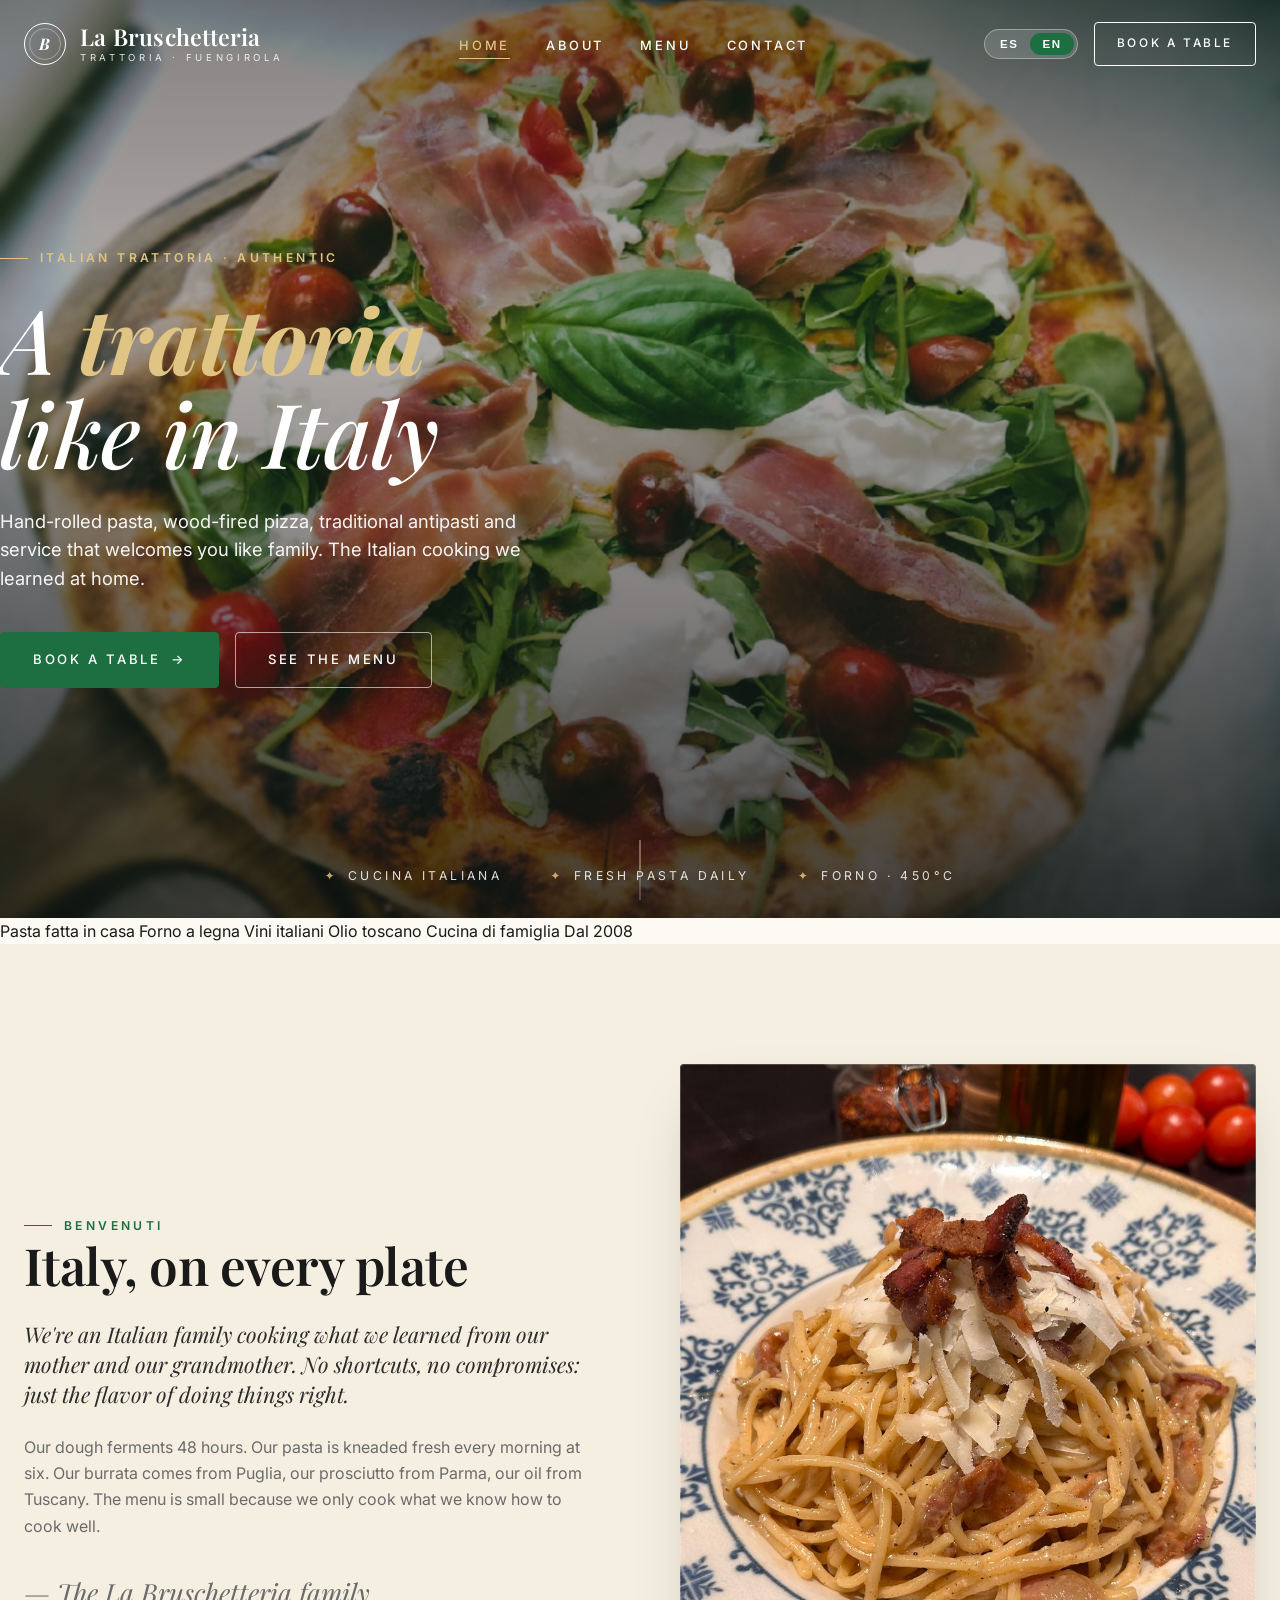
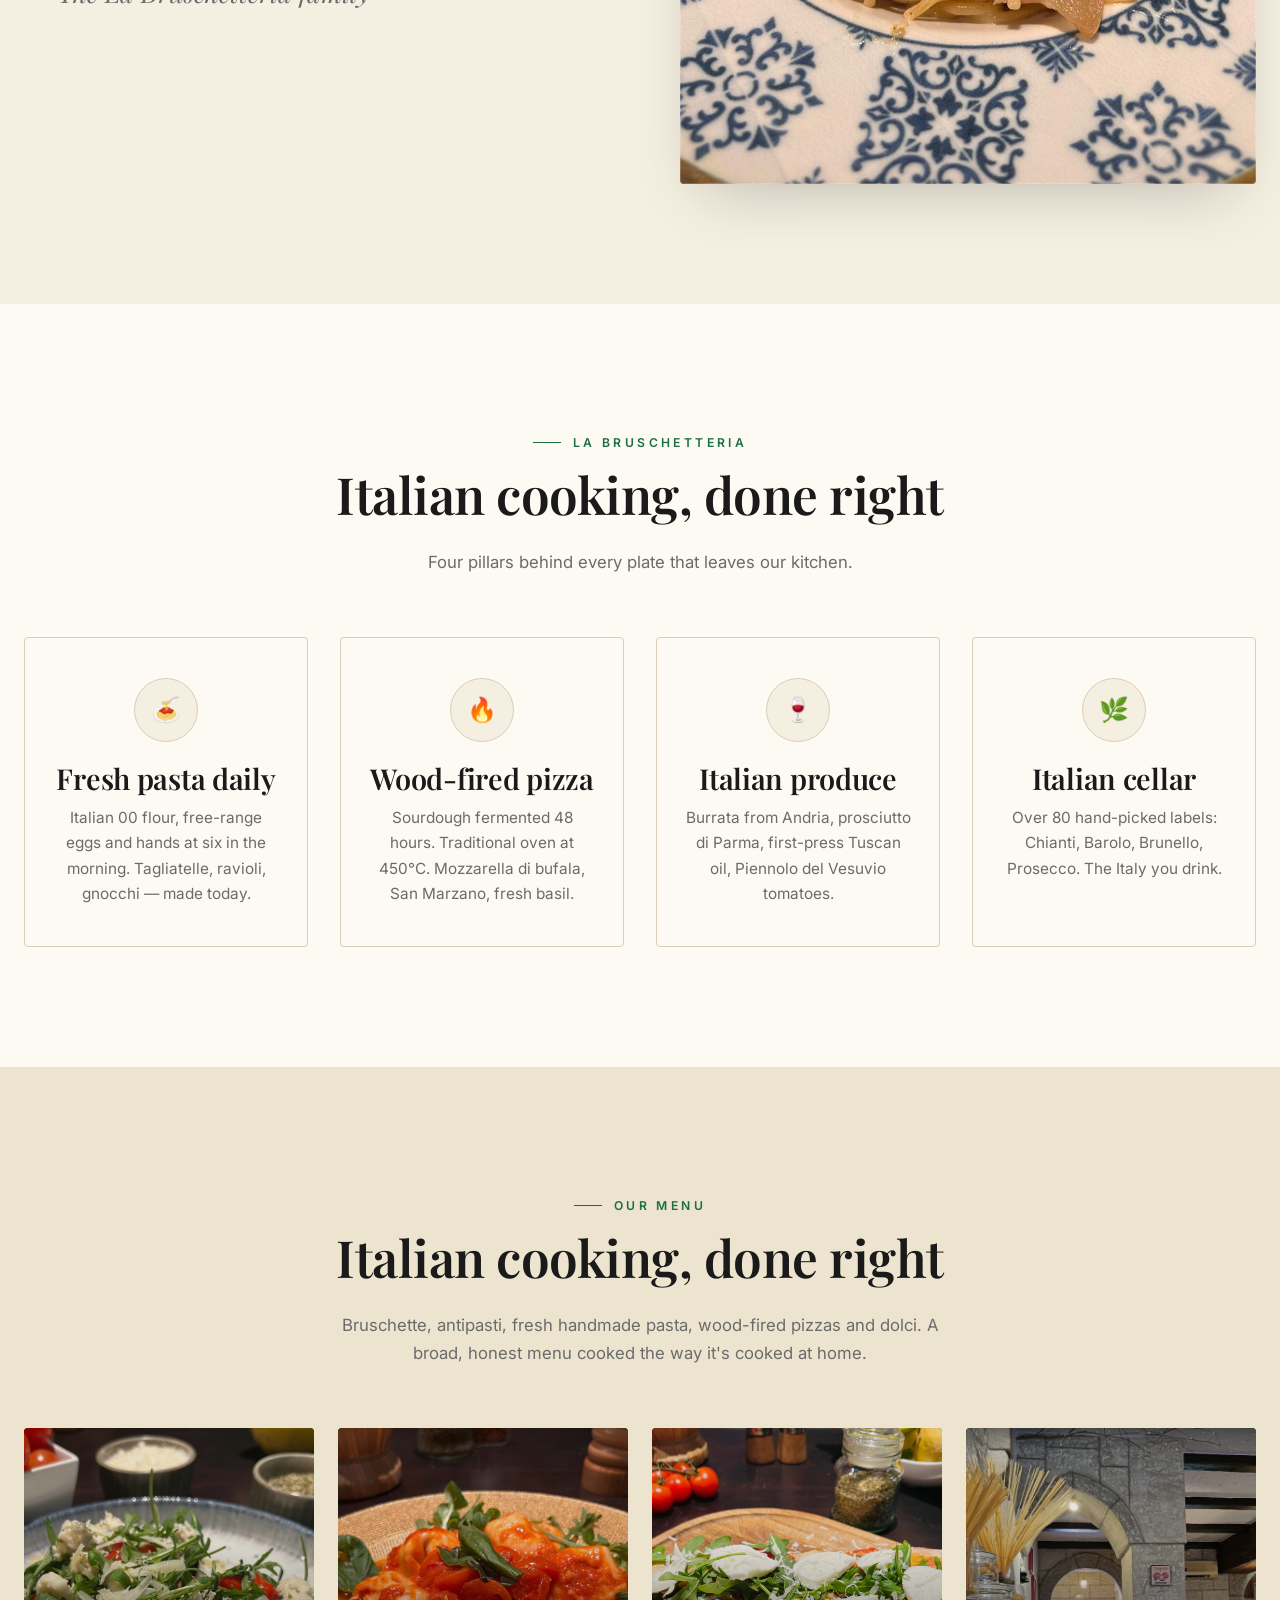
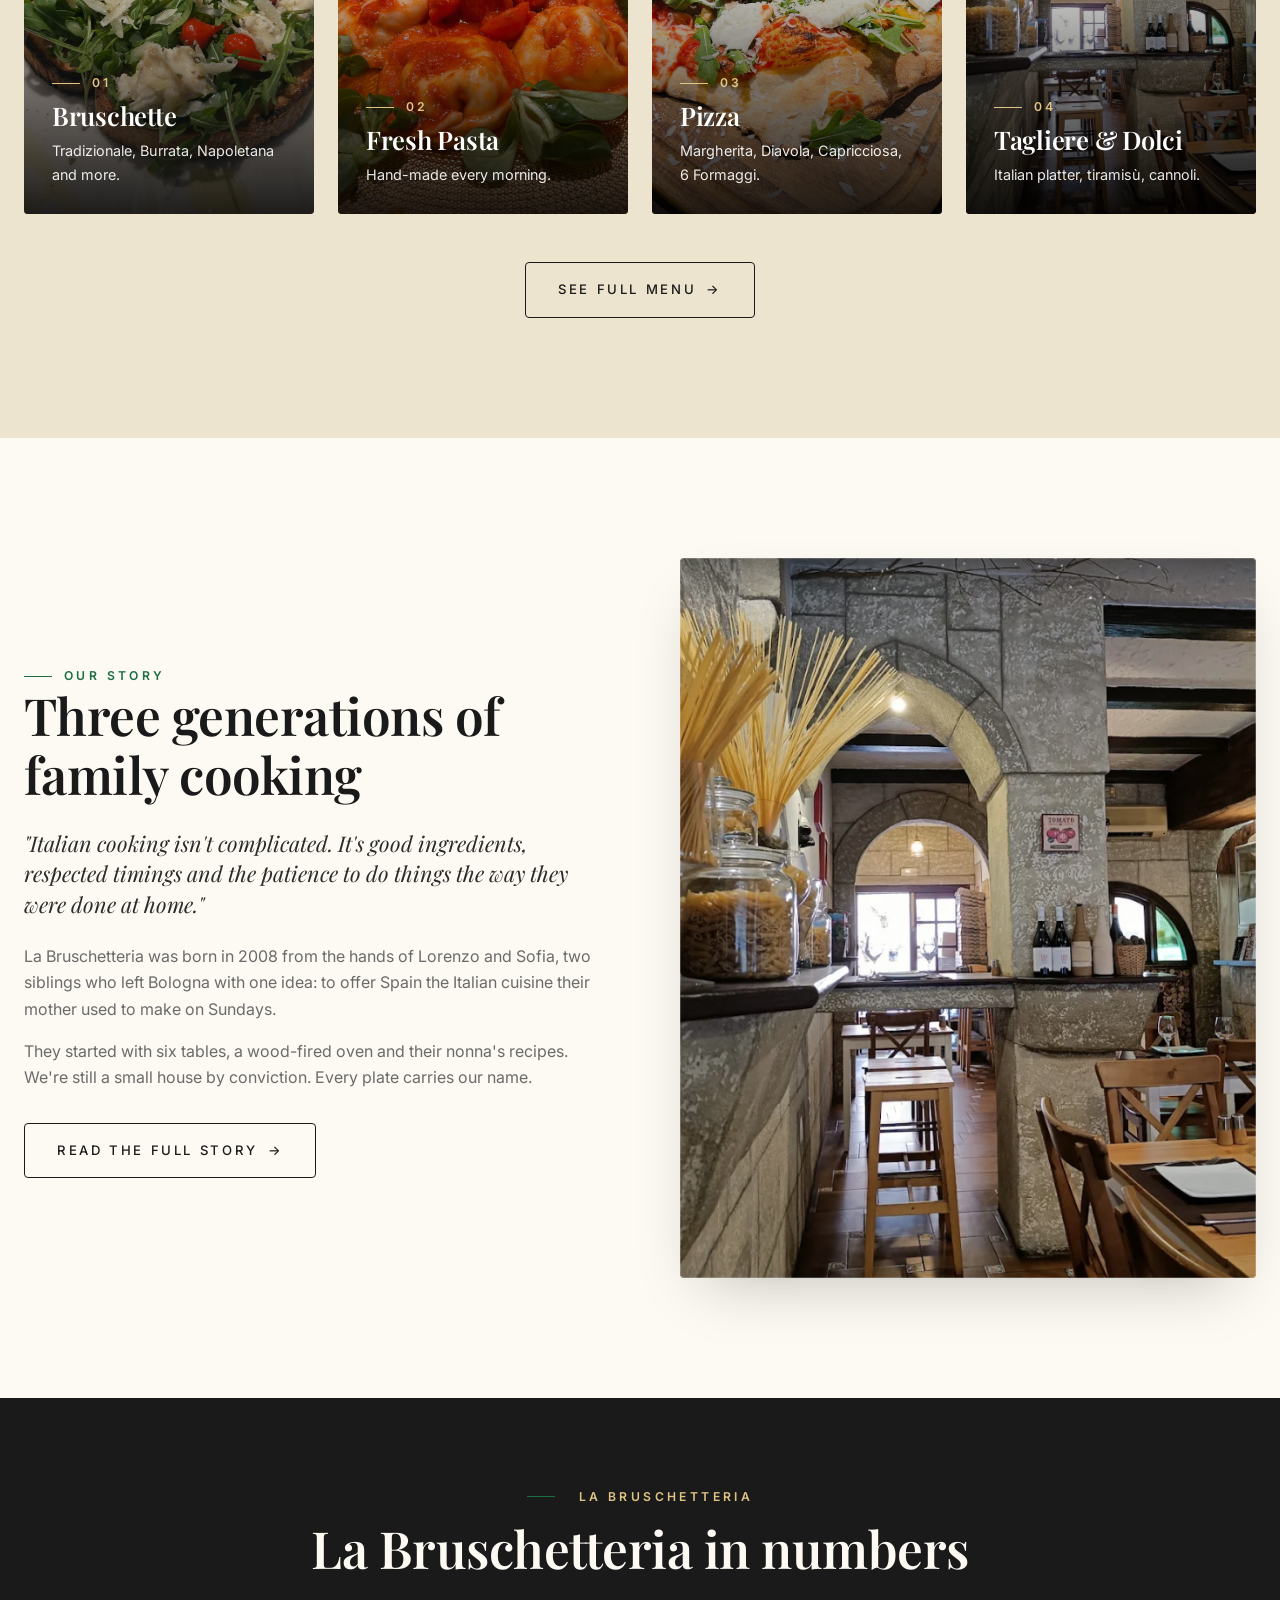
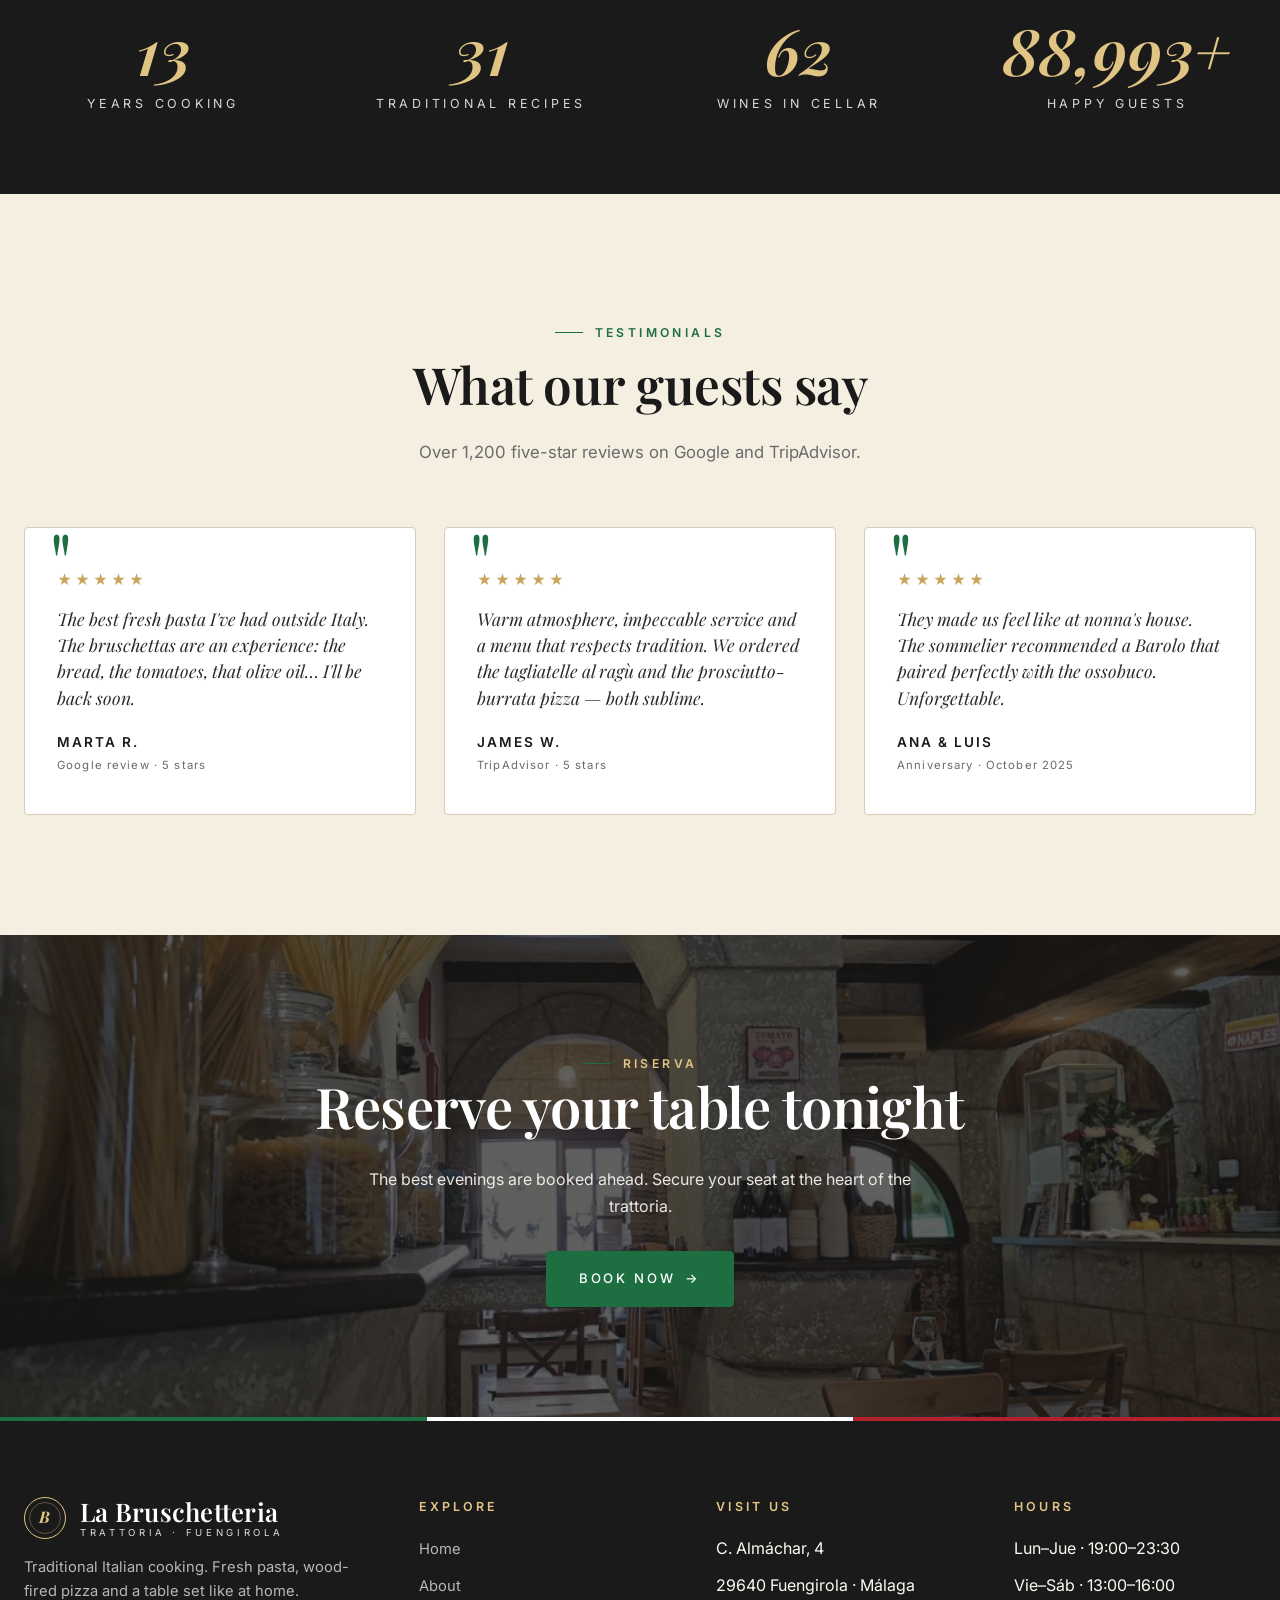
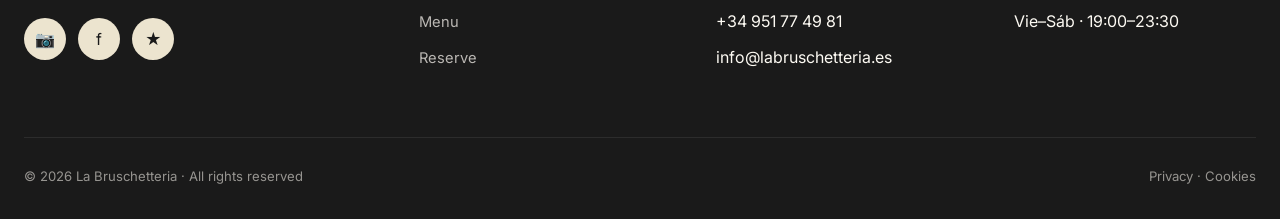
==== commit 18147e01: "Remove gallery page + force image cache bust (?v=6) Two fixes for the user-reported issues:  1. Gall" ====
--- a/index.html
+++ b/index.html
@@ -24,7 +24,6 @@
         <li><a href="/" class="active" data-i18n="nav.home">Inicio</a></li>
         <li><a href="/about" data-i18n="nav.about">Nosotros</a></li>
         <li><a href="/menu" data-i18n="nav.menu">Carta</a></li>
-        <li><a href="/gallery" data-i18n="nav.gallery">Galería</a></li>
         <li><a href="/contact" data-i18n="nav.contact">Contacto</a></li>
       </ul>
     </nav>
@@ -41,7 +40,7 @@
 
 <!-- ╭─ HERO ──────────────────────────────────────────────────╮ -->
 <section class="hero">
-  <div class="hero-bg" style="background-image:url('/assets/photos/01-Pizza-De-Andrea.jpg')"></div>
+  <div class="hero-bg" style="background-image:url('/assets/photos/01-Pizza-De-Andrea.jpg?v=6')"></div>
   <div class="container hero-inner">
     <span class="eyebrow" data-i18n="hero.eyebrow">Trattoria italiana · Auténtica</span>
     <h1 data-i18n="hero.title">Una <span class="accent">trattoria</span><br>como en Italia</h1>
@@ -82,7 +81,7 @@
       <p class="signature" data-i18n="welcome.signature">— Famiglia La Bruschetteria</p>
     </div>
     <div class="split-img reveal delay-1">
-      <img src="/assets/photos/01-Spaghetti-Carbonara-Italiana.jpeg" alt="Chef preparando pasta">
+      <img src="/assets/photos/01-Spaghetti-Carbonara-Italiana.jpeg?v=6" alt="Chef preparando pasta">
     </div>
   </div>
 </section>
@@ -131,7 +130,7 @@
 
     <div class="menu-preview">
       <a href="/menu" class="menu-card reveal">
-        <img src="/assets/photos/02-Bruschetta-Fresca.jpeg" alt="Bruschetta tradizionale">
+        <img src="/assets/photos/02-Bruschetta-Fresca.jpeg?v=6" alt="Bruschetta tradizionale">
         <div class="menu-card-overlay">
           <span class="eyebrow">01</span>
           <h3 data-i18n="menu.cat1">Bruschette</h3>
@@ -139,7 +138,7 @@
         </div>
       </a>
       <a href="/menu" class="menu-card reveal delay-1">
-        <img src="/assets/photos/04-Tortelli-Gamberi-e-Ricotta.jpeg" alt="Pasta fresca casera">
+        <img src="/assets/photos/04-Tortelli-Gamberi-e-Ricotta.jpeg?v=6" alt="Pasta fresca casera">
         <div class="menu-card-overlay">
           <span class="eyebrow">02</span>
           <h3 data-i18n="menu.cat2">Pasta Fresca</h3>
@@ -147,7 +146,7 @@
         </div>
       </a>
       <a href="/menu" class="menu-card reveal delay-2">
-        <img src="/assets/photos/19-Calzone-Speciale.jpeg" alt="Pizza al horno">
+        <img src="/assets/photos/19-Calzone-Speciale.jpeg?v=6" alt="Pizza al horno">
         <div class="menu-card-overlay">
           <span class="eyebrow">03</span>
           <h3 data-i18n="menu.cat3">Pizza</h3>
@@ -155,7 +154,7 @@
         </div>
       </a>
       <a href="/menu" class="menu-card reveal delay-3">
-        <img src="/assets/photos/Captura-de-Pantalla-2026-02-12-a-las-19.57.46-1024x827.png" alt="Tagliere y dolci">
+        <img src="/assets/photos/Captura-de-Pantalla-2026-02-12-a-las-19.57.46-1024x827.png?v=6" alt="Tagliere y dolci">
         <div class="menu-card-overlay">
           <span class="eyebrow">04</span>
           <h3 data-i18n="menu.cat4">Tagliere &amp; Dolci</h3>
@@ -174,7 +173,7 @@
 <section>
   <div class="container split reverse">
     <div class="split-img reveal">
-      <img src="/assets/photos/Captura-de-Pantalla-2026-02-12-a-las-19.57.46-1024x827.png" alt="Sala de la trattoria">
+      <img src="/assets/photos/Captura-de-Pantalla-2026-02-12-a-las-19.57.46-1024x827.png?v=6" alt="Sala de la trattoria">
     </div>
     <div class="split-content reveal delay-1">
       <span class="eyebrow" data-i18n="story.eyebrow">Nuestra historia</span>
@@ -244,7 +243,7 @@
 </section>
 
 <!-- ╭─ CTA BANNER ──────────────────────────────────────────────╮ -->
-<section class="cta-banner" style="--cta-bg:url('/assets/photos/Captura-de-Pantalla-2026-02-12-a-las-19.57.46-1024x827.png')">
+<section class="cta-banner" style="--cta-bg:url('/assets/photos/Captura-de-Pantalla-2026-02-12-a-las-19.57.46-1024x827.png?v=6')">
   <div class="container reveal">
     <span class="eyebrow" style="color:var(--gold-2)">Riserva</span>
     <h2 data-i18n="cta.title">Reserva tu mesa esta noche</h2>
@@ -275,7 +274,6 @@
           <li><a href="/" data-i18n="nav.home">Inicio</a></li>
           <li><a href="/about" data-i18n="nav.about">Nosotros</a></li>
           <li><a href="/menu" data-i18n="nav.menu">Carta</a></li>
-          <li><a href="/gallery" data-i18n="nav.gallery">Galería</a></li>
           <li><a href="/reservations" data-i18n="nav.reserve">Reservar</a></li>
         </ul>
       </div>
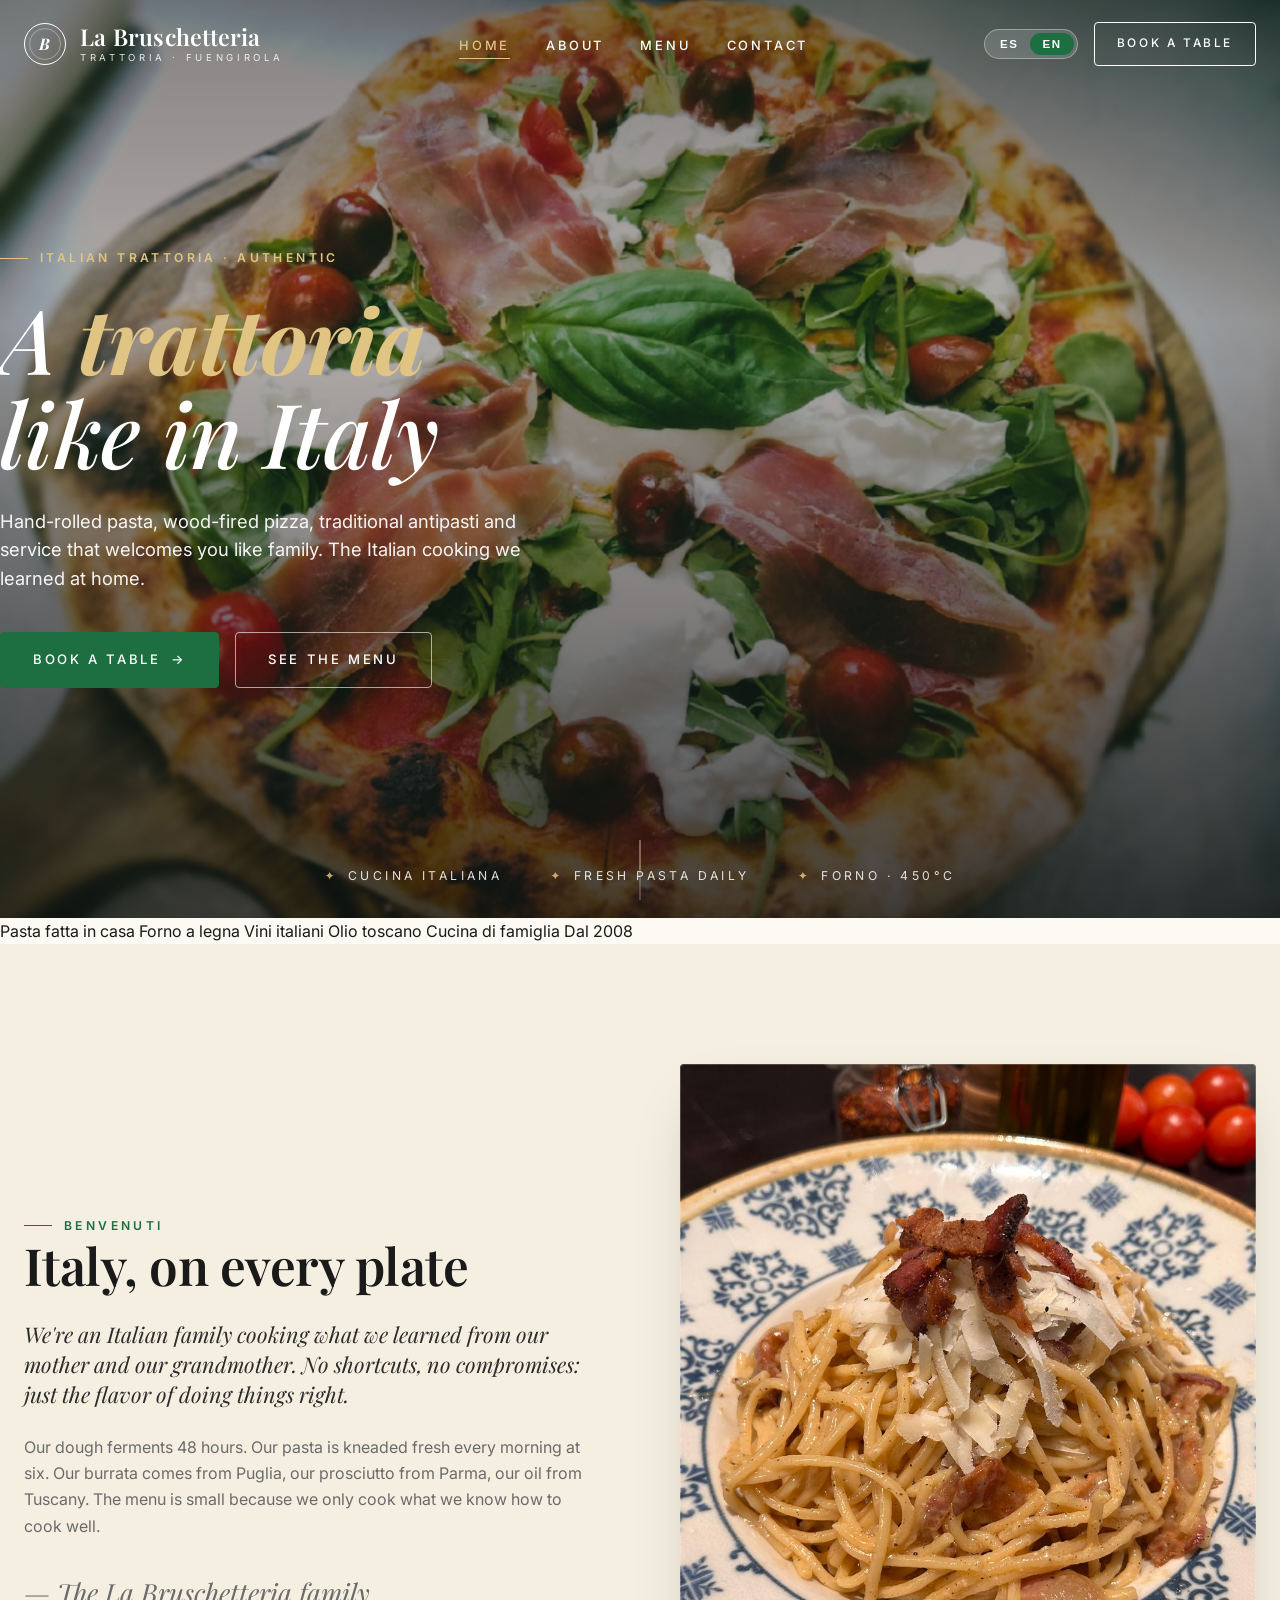
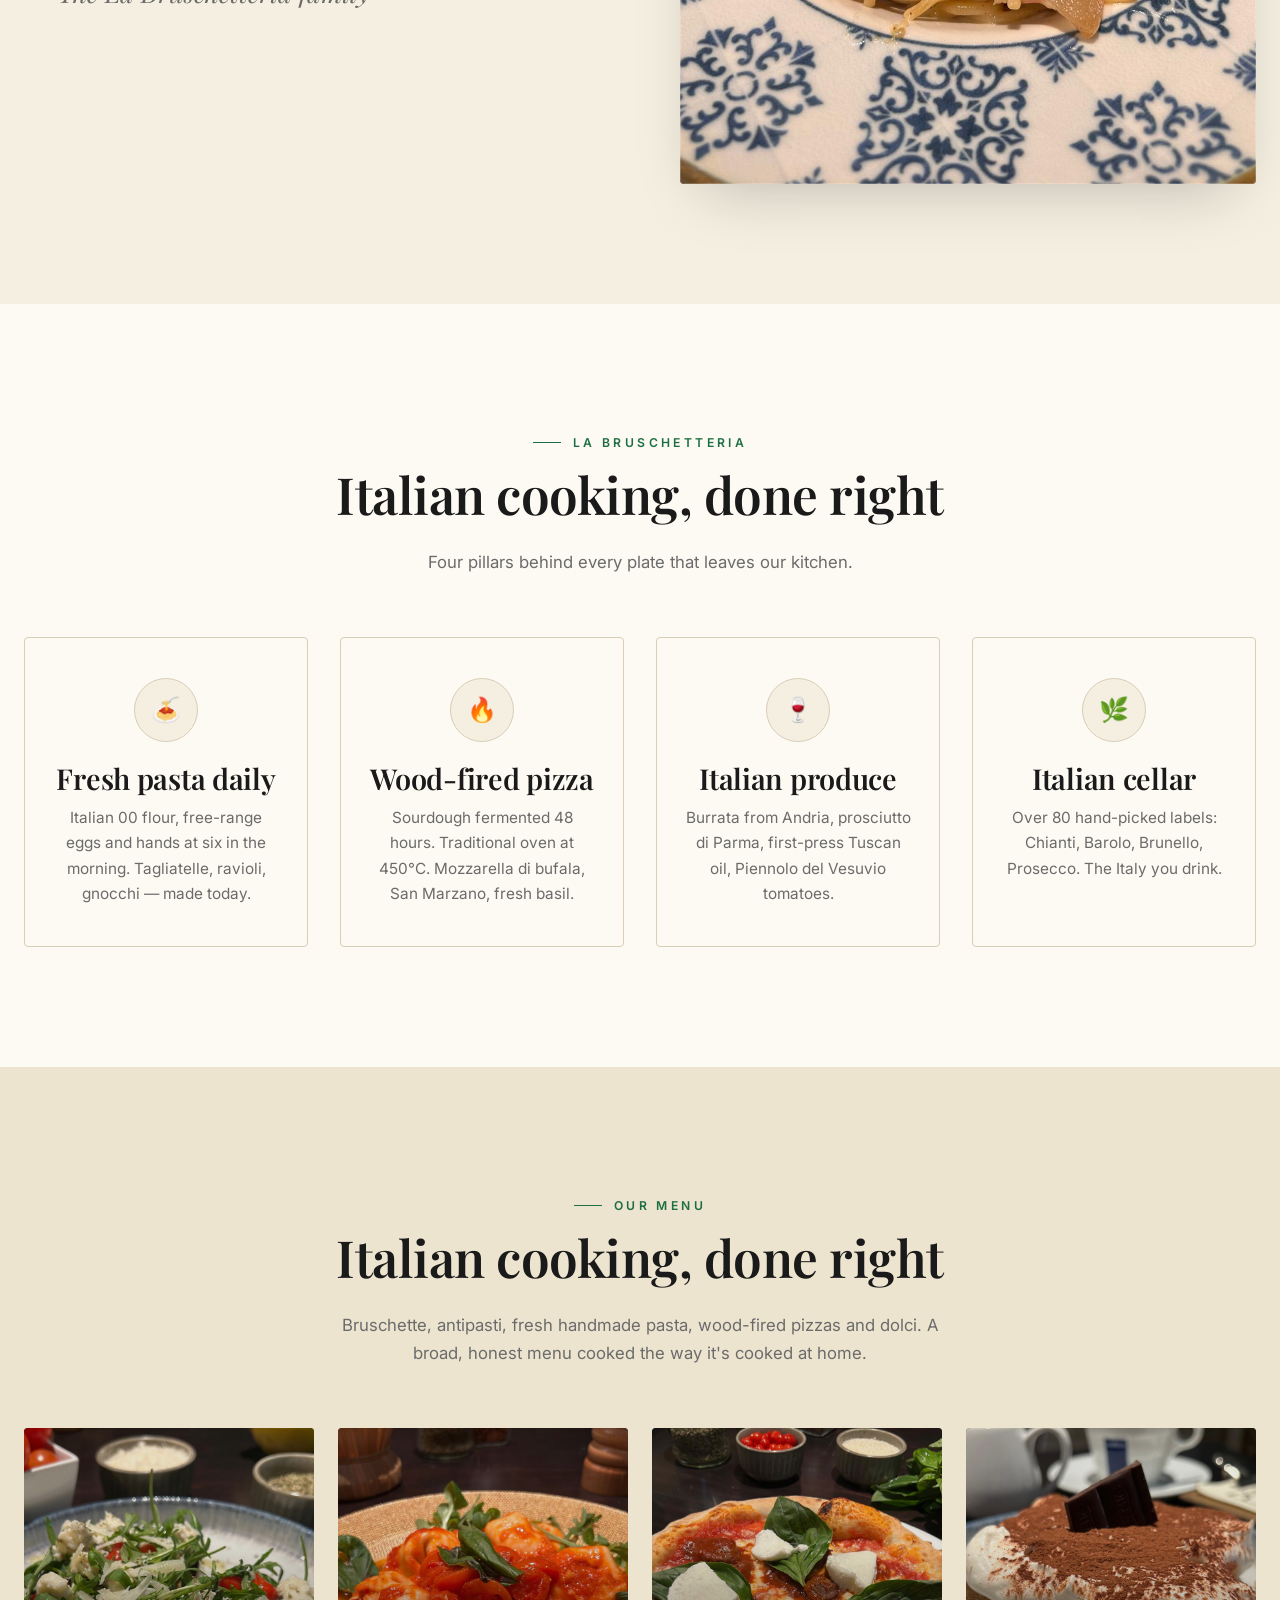
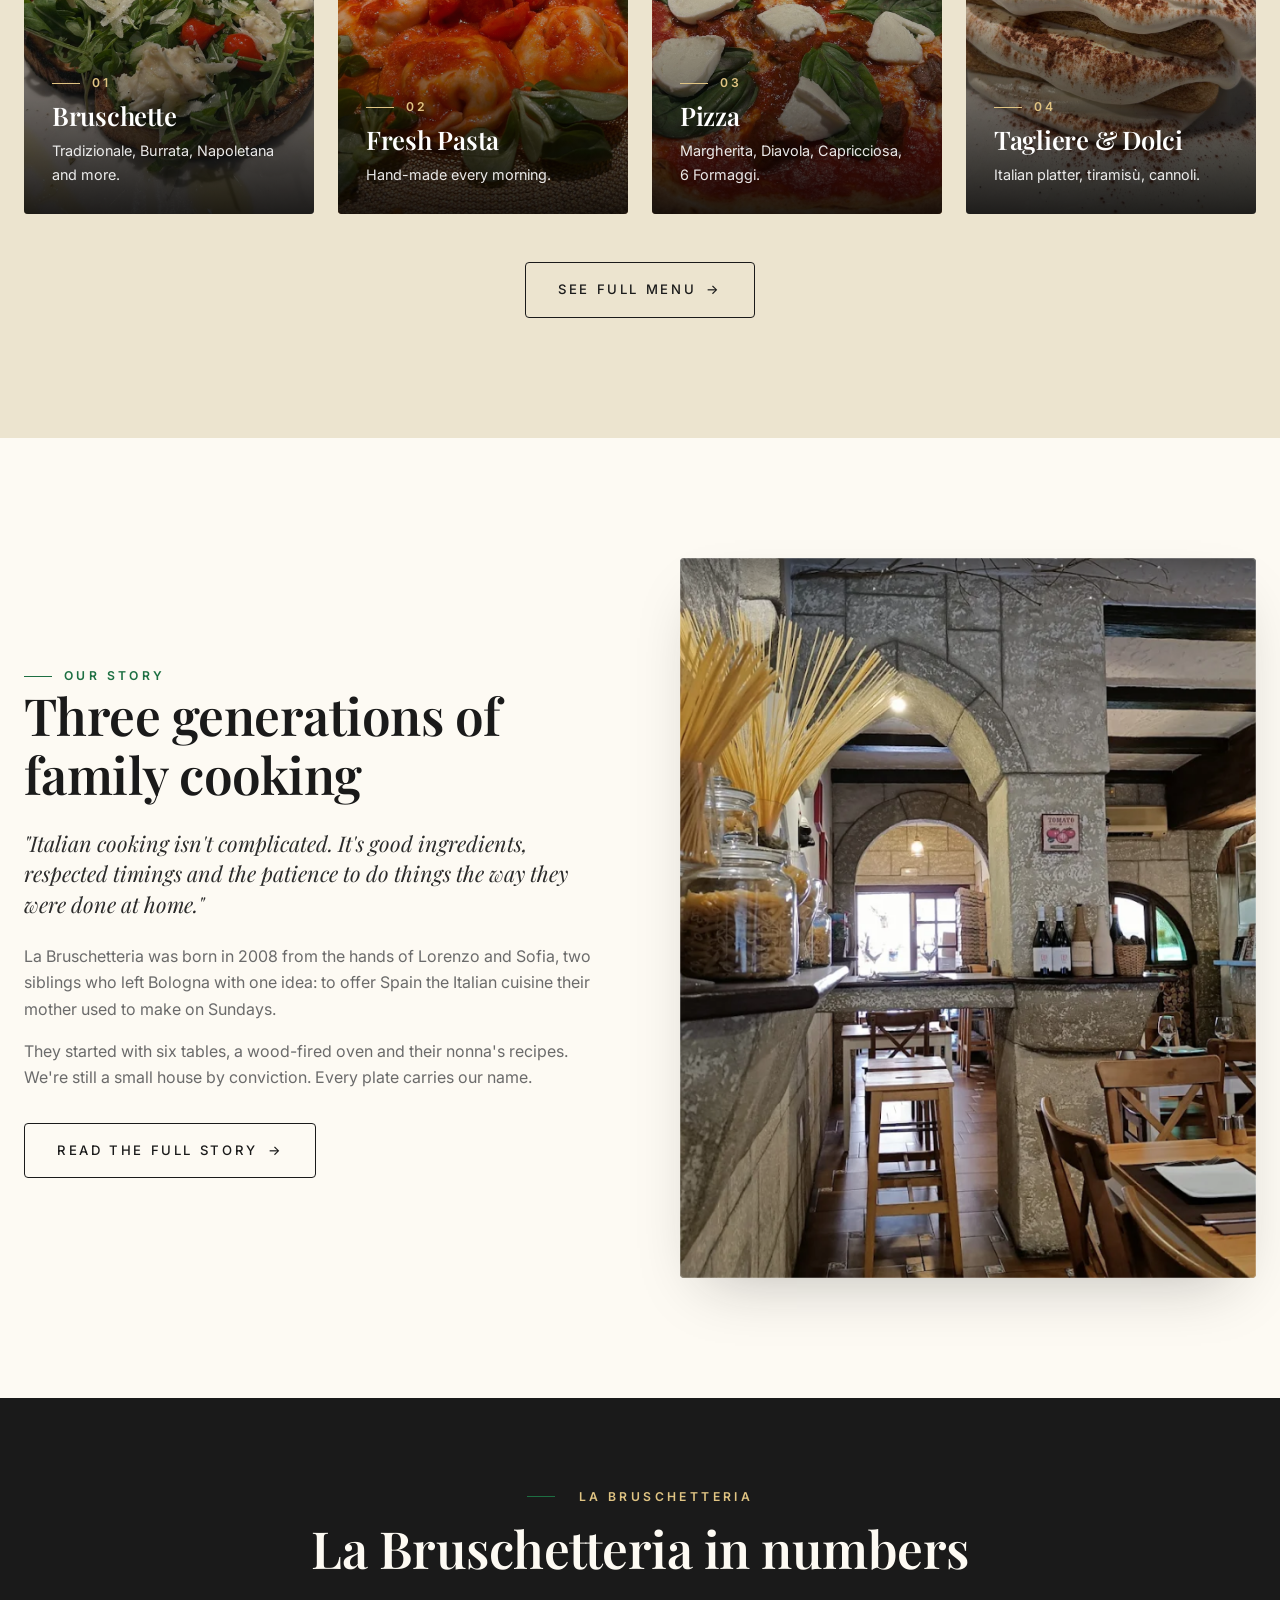
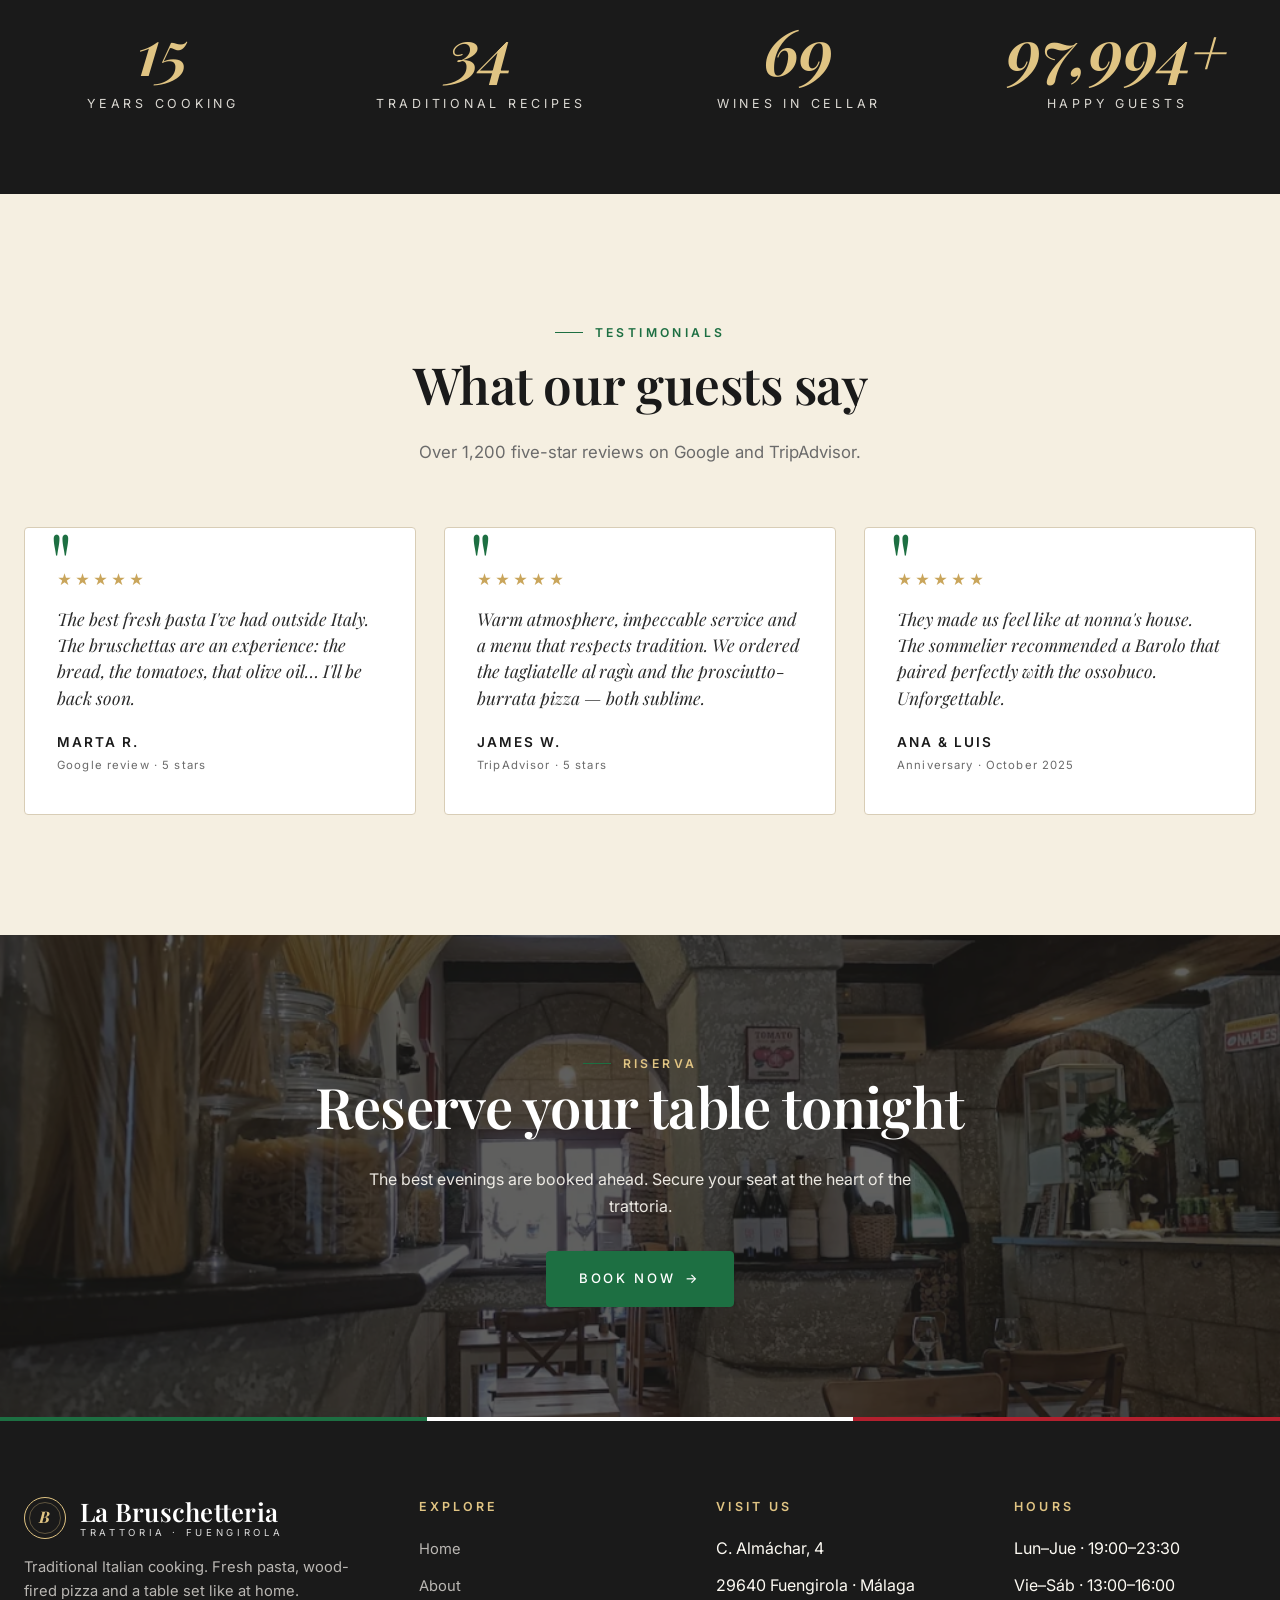
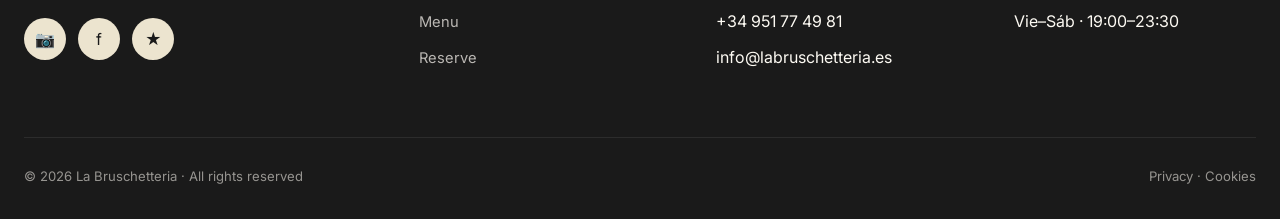
==== commit e76fa184: "Fix card 3 (calzone -> real pizza) and card 4 (interior -> tiramisù) - Card 03 Pizza was pointing at" ====
--- a/index.html
+++ b/index.html
@@ -8,7 +8,7 @@
 <link rel="preconnect" href="https://fonts.googleapis.com">
 <link rel="preconnect" href="https://fonts.gstatic.com" crossorigin>
 <link href="https://fonts.googleapis.com/css2?family=Playfair+Display:ital,wght@0,400;0,500;0,600;0,700;1,400;1,500&family=Inter:wght@300;400;500;600&display=swap" rel="stylesheet">
-<link rel="stylesheet" href="styles.css?v=6">
+<link rel="stylesheet" href="styles.css?v=7">
 </head>
 <body>
 
@@ -40,7 +40,7 @@
 
 <!-- ╭─ HERO ──────────────────────────────────────────────────╮ -->
 <section class="hero">
-  <div class="hero-bg" style="background-image:url('/assets/photos/01-Pizza-De-Andrea.jpg?v=6')"></div>
+  <div class="hero-bg" style="background-image:url('/assets/photos/01-Pizza-De-Andrea.jpg?v=7')"></div>
   <div class="container hero-inner">
     <span class="eyebrow" data-i18n="hero.eyebrow">Trattoria italiana · Auténtica</span>
     <h1 data-i18n="hero.title">Una <span class="accent">trattoria</span><br>como en Italia</h1>
@@ -81,7 +81,7 @@
       <p class="signature" data-i18n="welcome.signature">— Famiglia La Bruschetteria</p>
     </div>
     <div class="split-img reveal delay-1">
-      <img src="/assets/photos/01-Spaghetti-Carbonara-Italiana.jpeg?v=6" alt="Chef preparando pasta">
+      <img src="/assets/photos/01-Spaghetti-Carbonara-Italiana.jpeg?v=7" alt="Chef preparando pasta">
     </div>
   </div>
 </section>
@@ -130,7 +130,7 @@
 
     <div class="menu-preview">
       <a href="/menu" class="menu-card reveal">
-        <img src="/assets/photos/02-Bruschetta-Fresca.jpeg?v=6" alt="Bruschetta tradizionale">
+        <img src="/assets/photos/02-Bruschetta-Fresca.jpeg?v=7" alt="Bruschetta tradizionale">
         <div class="menu-card-overlay">
           <span class="eyebrow">01</span>
           <h3 data-i18n="menu.cat1">Bruschette</h3>
@@ -138,7 +138,7 @@
         </div>
       </a>
       <a href="/menu" class="menu-card reveal delay-1">
-        <img src="/assets/photos/04-Tortelli-Gamberi-e-Ricotta.jpeg?v=6" alt="Pasta fresca casera">
+        <img src="/assets/photos/04-Tortelli-Gamberi-e-Ricotta.jpeg?v=7" alt="Pasta fresca casera">
         <div class="menu-card-overlay">
           <span class="eyebrow">02</span>
           <h3 data-i18n="menu.cat2">Pasta Fresca</h3>
@@ -146,7 +146,7 @@
         </div>
       </a>
       <a href="/menu" class="menu-card reveal delay-2">
-        <img src="/assets/photos/19-Calzone-Speciale.jpeg?v=6" alt="Pizza al horno">
+        <img src="/assets/photos/09-Pizza-Ragu.jpeg?v=7" alt="Pizza al horno con tomate, mozzarella y albahaca">
         <div class="menu-card-overlay">
           <span class="eyebrow">03</span>
           <h3 data-i18n="menu.cat3">Pizza</h3>
@@ -154,11 +154,11 @@
         </div>
       </a>
       <a href="/menu" class="menu-card reveal delay-3">
-        <img src="/assets/photos/Captura-de-Pantalla-2026-02-12-a-las-19.57.46-1024x827.png?v=6" alt="Tagliere y dolci">
+        <img src="/assets/photos/03-Tiramisu.jpeg?v=7" alt="Tiramisù casero">
         <div class="menu-card-overlay">
           <span class="eyebrow">04</span>
-          <h3 data-i18n="menu.cat4">Tagliere &amp; Dolci</h3>
-          <p data-i18n="menu.cat4.desc">Tagliere italiano, tiramisù, cannoli.</p>
+          <h3 data-i18n="menu.cat4">Dolci</h3>
+          <p data-i18n="menu.cat4.desc">Tiramisù, cannoli, tortino di pistacchio.</p>
         </div>
       </a>
     </div>
@@ -173,7 +173,7 @@
 <section>
   <div class="container split reverse">
     <div class="split-img reveal">
-      <img src="/assets/photos/Captura-de-Pantalla-2026-02-12-a-las-19.57.46-1024x827.png?v=6" alt="Sala de la trattoria">
+      <img src="/assets/photos/Captura-de-Pantalla-2026-02-12-a-las-19.57.46-1024x827.png?v=7" alt="Sala de la trattoria">
     </div>
     <div class="split-content reveal delay-1">
       <span class="eyebrow" data-i18n="story.eyebrow">Nuestra historia</span>
@@ -243,7 +243,7 @@
 </section>
 
 <!-- ╭─ CTA BANNER ──────────────────────────────────────────────╮ -->
-<section class="cta-banner" style="--cta-bg:url('/assets/photos/Captura-de-Pantalla-2026-02-12-a-las-19.57.46-1024x827.png?v=6')">
+<section class="cta-banner" style="--cta-bg:url('/assets/photos/Captura-de-Pantalla-2026-02-12-a-las-19.57.46-1024x827.png?v=7')">
   <div class="container reveal">
     <span class="eyebrow" style="color:var(--gold-2)">Riserva</span>
     <h2 data-i18n="cta.title">Reserva tu mesa esta noche</h2>
@@ -302,6 +302,6 @@
   </div>
 </footer>
 
-<script src="script.js?v=6"></script>
+<script src="script.js?v=7"></script>
 </body>
 </html>
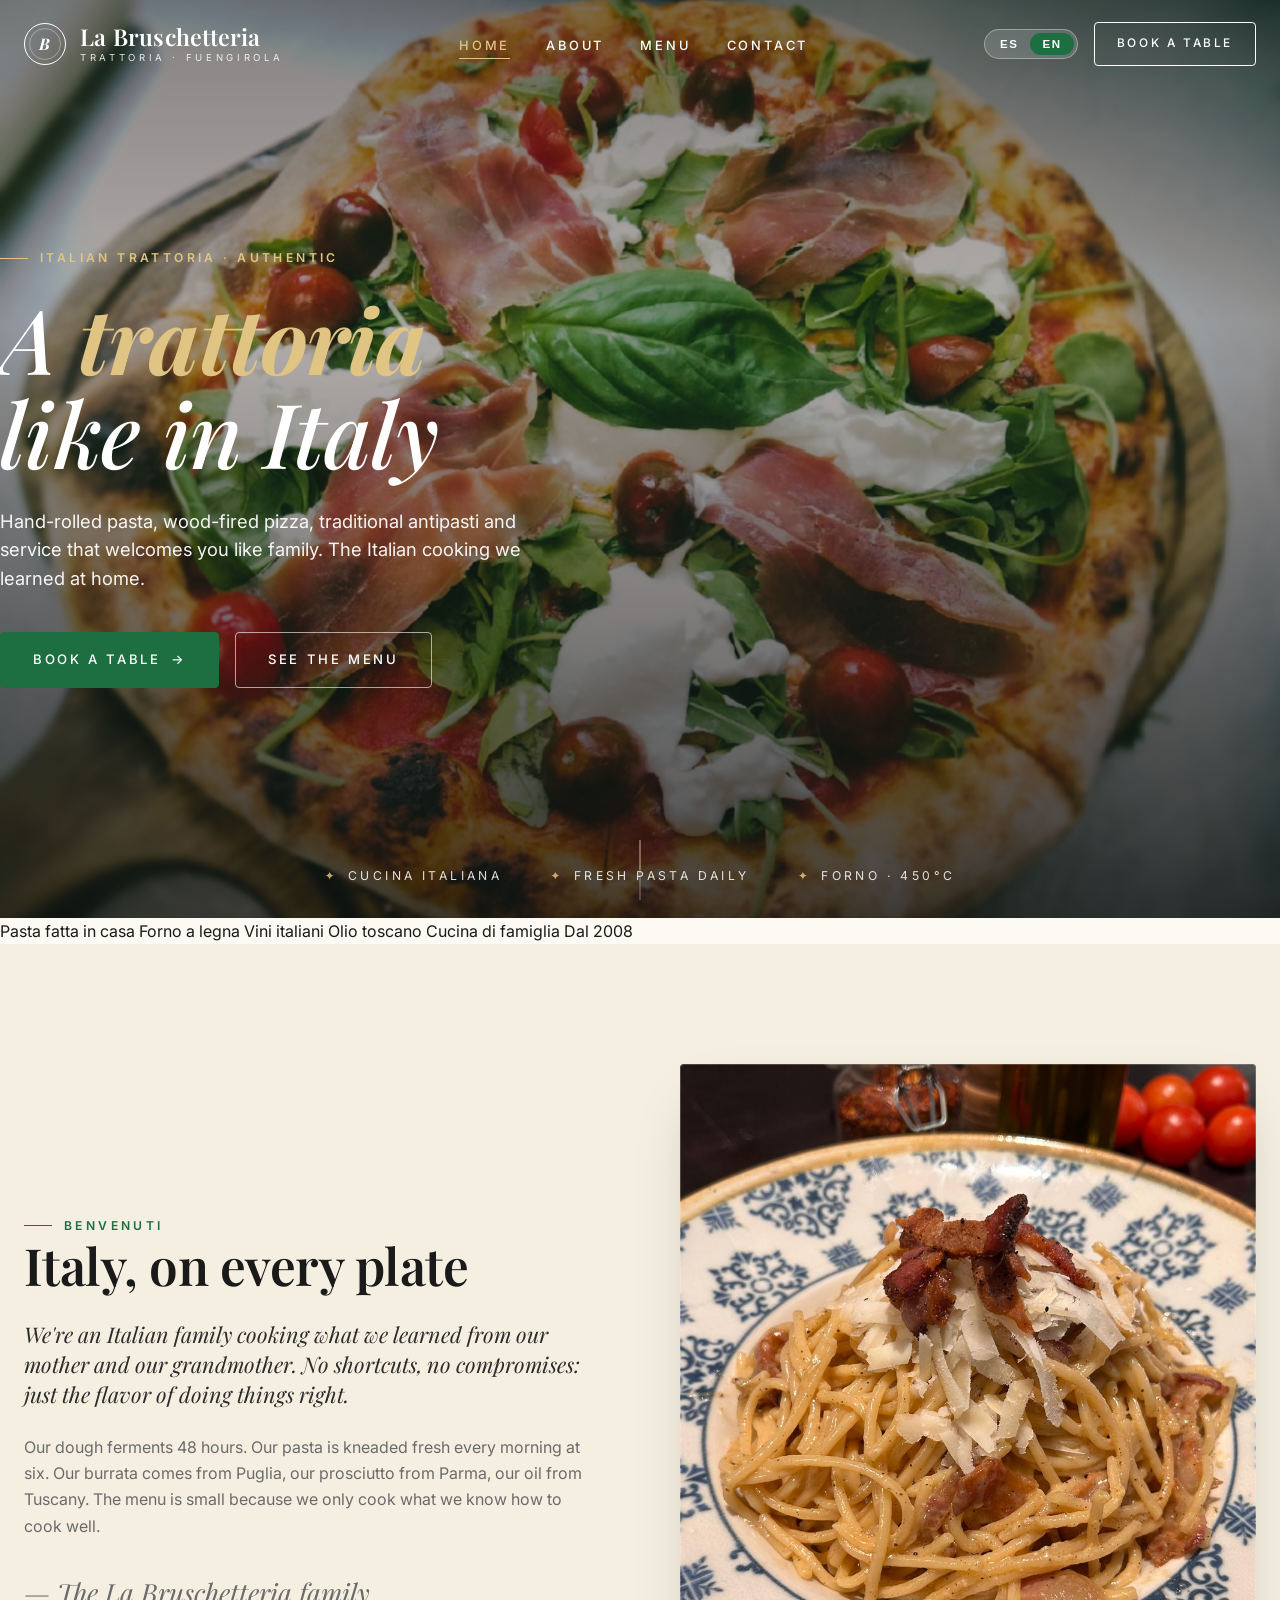
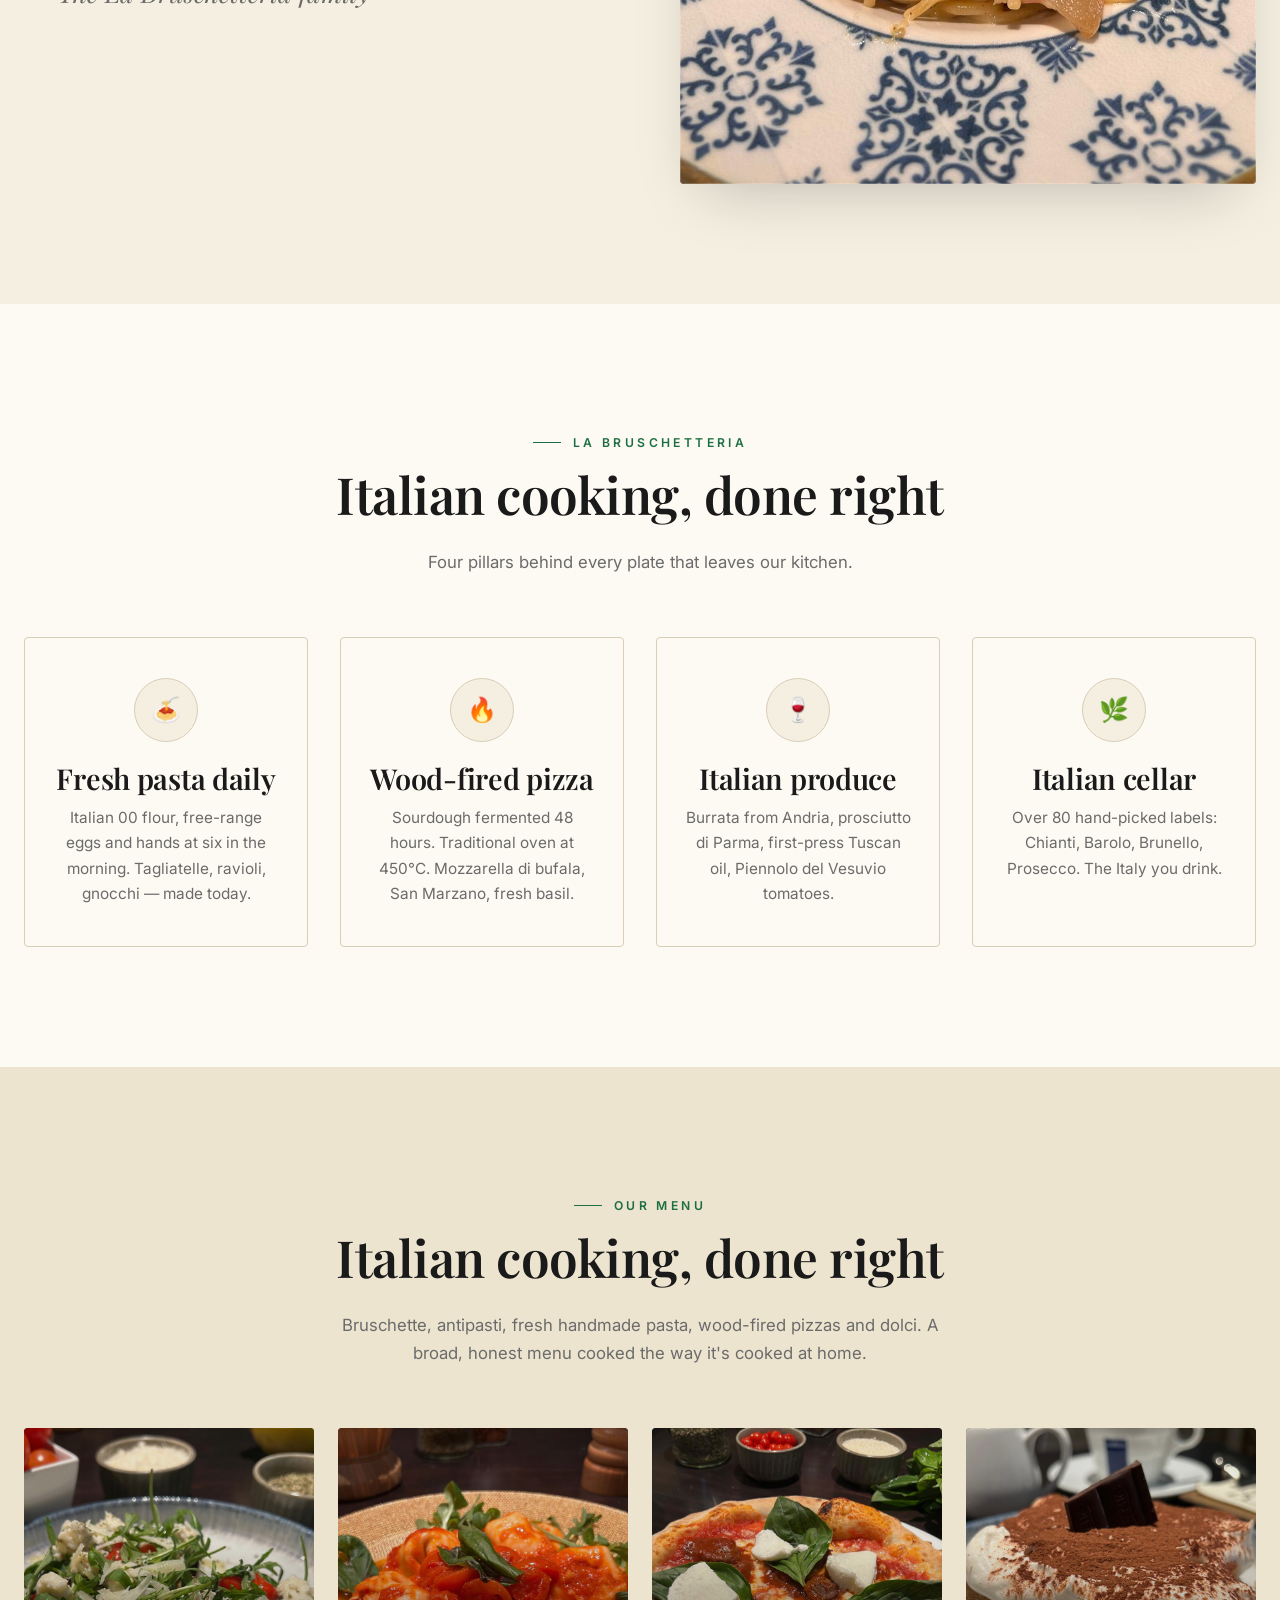
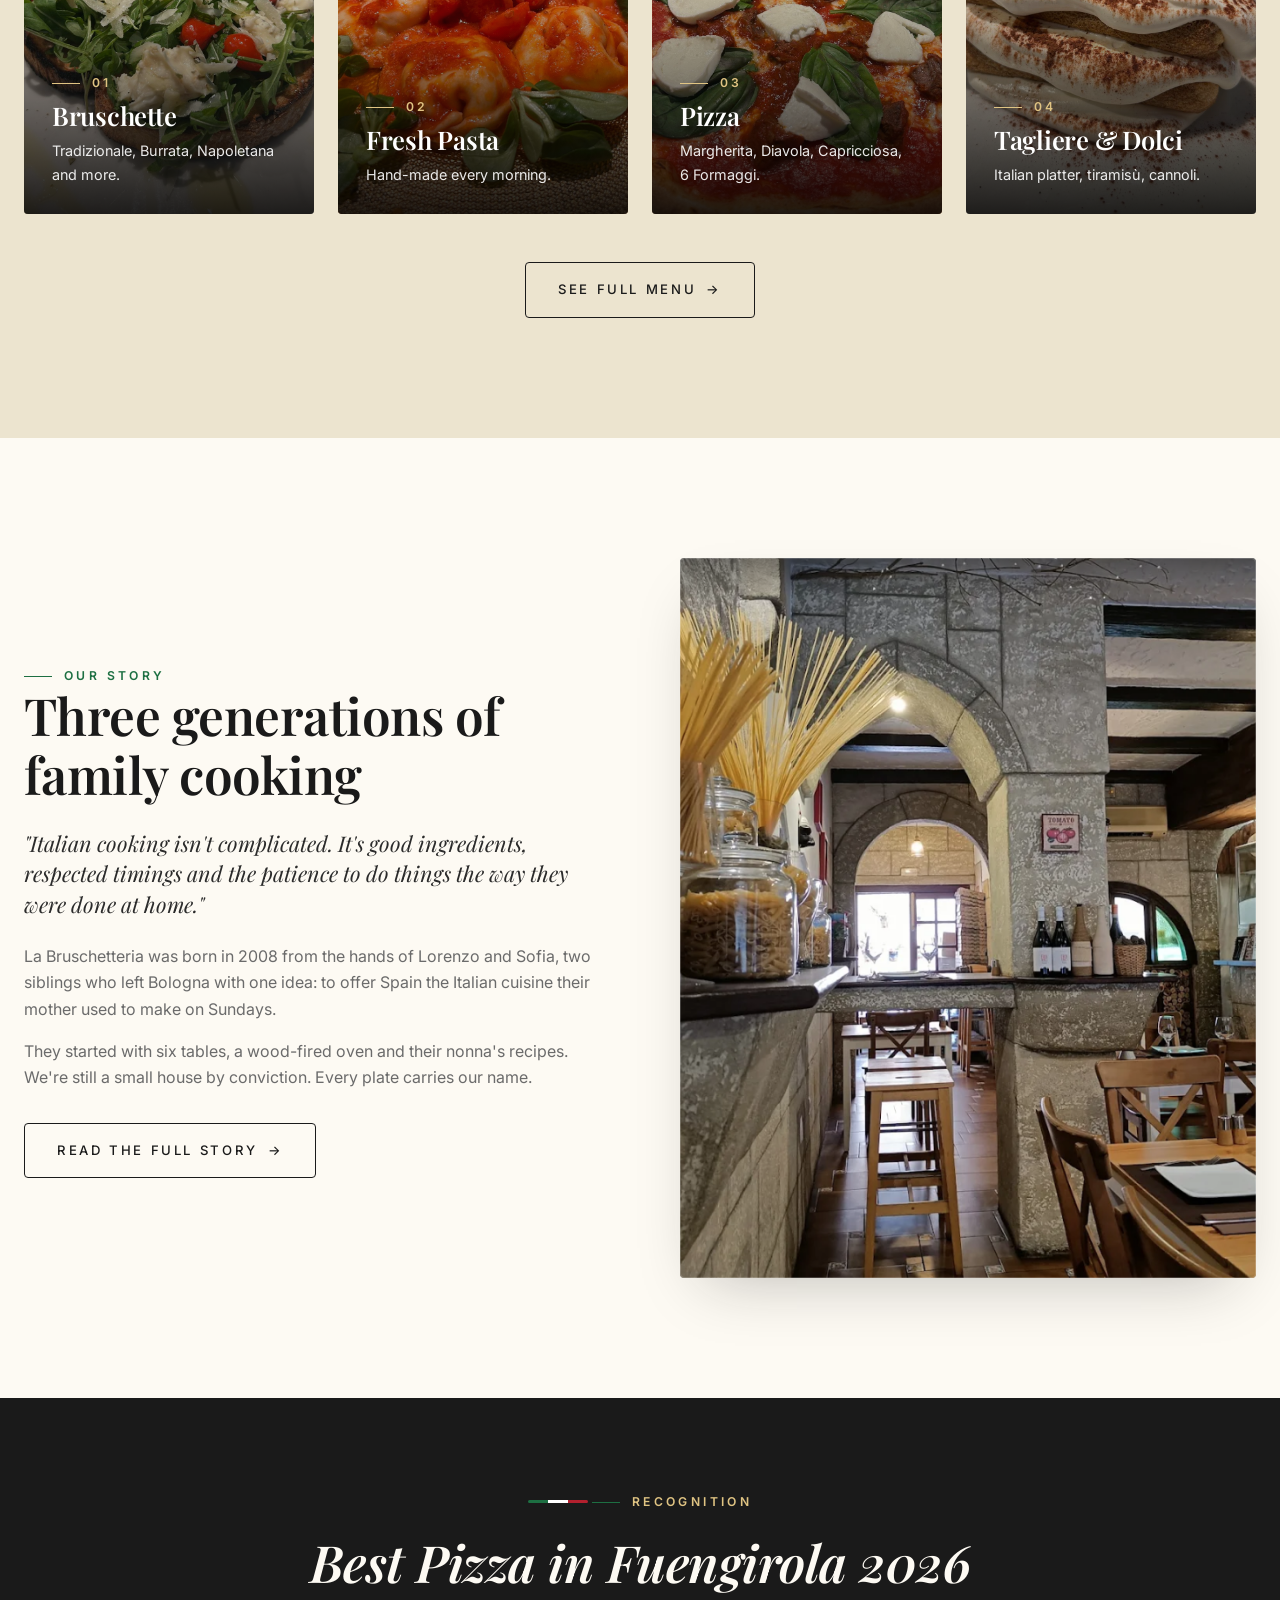
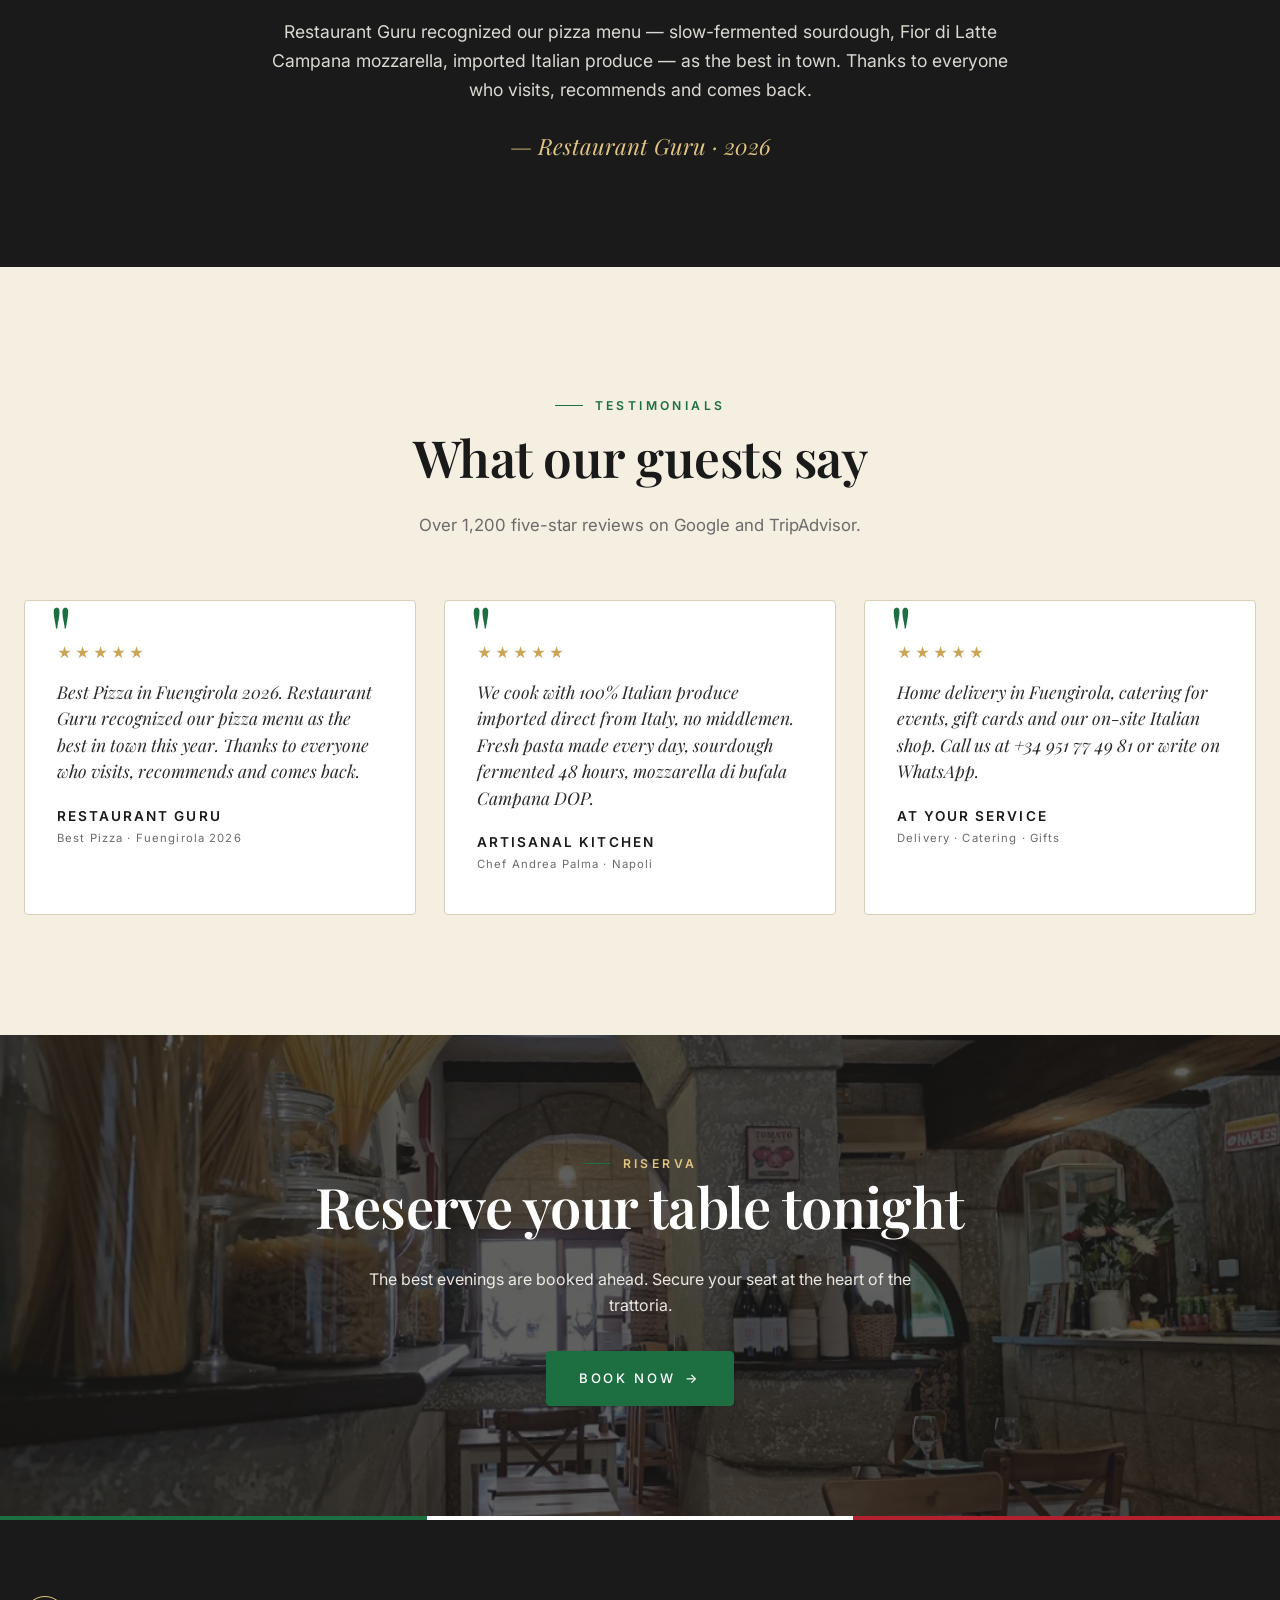
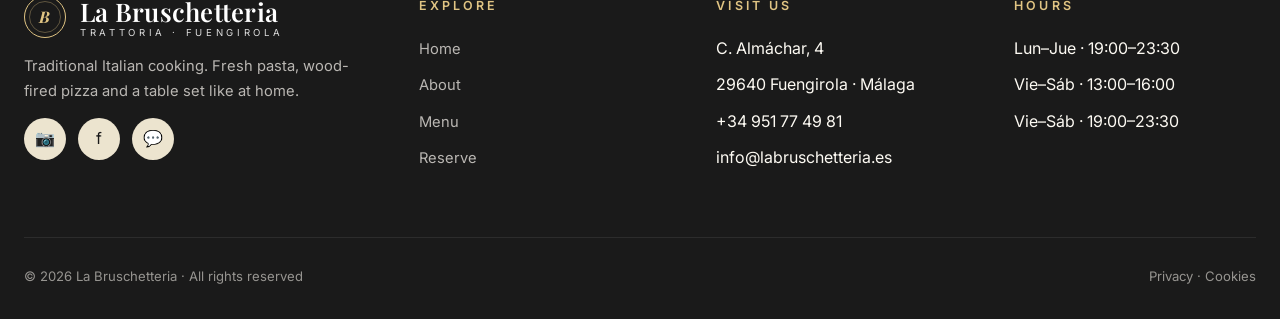
==== commit 8e98eb41: "Accuracy pass: real Chef Andrea Palma story, real award, real contact info Cross-referenced labrusch" ====
--- a/index.html
+++ b/index.html
@@ -8,7 +8,7 @@
 <link rel="preconnect" href="https://fonts.googleapis.com">
 <link rel="preconnect" href="https://fonts.gstatic.com" crossorigin>
 <link href="https://fonts.googleapis.com/css2?family=Playfair+Display:ital,wght@0,400;0,500;0,600;0,700;1,400;1,500&family=Inter:wght@300;400;500;600&display=swap" rel="stylesheet">
-<link rel="stylesheet" href="styles.css?v=7">
+<link rel="stylesheet" href="styles.css?v=8">
 </head>
 <body>
 
@@ -40,7 +40,7 @@
 
 <!-- ╭─ HERO ──────────────────────────────────────────────────╮ -->
 <section class="hero">
-  <div class="hero-bg" style="background-image:url('/assets/photos/01-Pizza-De-Andrea.jpg?v=7')"></div>
+  <div class="hero-bg" style="background-image:url('/assets/photos/01-Pizza-De-Andrea.jpg?v=8')"></div>
   <div class="container hero-inner">
     <span class="eyebrow" data-i18n="hero.eyebrow">Trattoria italiana · Auténtica</span>
     <h1 data-i18n="hero.title">Una <span class="accent">trattoria</span><br>como en Italia</h1>
@@ -81,7 +81,7 @@
       <p class="signature" data-i18n="welcome.signature">— Famiglia La Bruschetteria</p>
     </div>
     <div class="split-img reveal delay-1">
-      <img src="/assets/photos/01-Spaghetti-Carbonara-Italiana.jpeg?v=7" alt="Chef preparando pasta">
+      <img src="/assets/photos/01-Spaghetti-Carbonara-Italiana.jpeg?v=8" alt="Chef preparando pasta">
     </div>
   </div>
 </section>
@@ -130,7 +130,7 @@
 
     <div class="menu-preview">
       <a href="/menu" class="menu-card reveal">
-        <img src="/assets/photos/02-Bruschetta-Fresca.jpeg?v=7" alt="Bruschetta tradizionale">
+        <img src="/assets/photos/02-Bruschetta-Fresca.jpeg?v=8" alt="Bruschetta tradizionale">
         <div class="menu-card-overlay">
           <span class="eyebrow">01</span>
           <h3 data-i18n="menu.cat1">Bruschette</h3>
@@ -138,7 +138,7 @@
         </div>
       </a>
       <a href="/menu" class="menu-card reveal delay-1">
-        <img src="/assets/photos/04-Tortelli-Gamberi-e-Ricotta.jpeg?v=7" alt="Pasta fresca casera">
+        <img src="/assets/photos/04-Tortelli-Gamberi-e-Ricotta.jpeg?v=8" alt="Pasta fresca casera">
         <div class="menu-card-overlay">
           <span class="eyebrow">02</span>
           <h3 data-i18n="menu.cat2">Pasta Fresca</h3>
@@ -146,7 +146,7 @@
         </div>
       </a>
       <a href="/menu" class="menu-card reveal delay-2">
-        <img src="/assets/photos/09-Pizza-Ragu.jpeg?v=7" alt="Pizza al horno con tomate, mozzarella y albahaca">
+        <img src="/assets/photos/09-Pizza-Ragu.jpeg?v=8" alt="Pizza al horno con tomate, mozzarella y albahaca">
         <div class="menu-card-overlay">
           <span class="eyebrow">03</span>
           <h3 data-i18n="menu.cat3">Pizza</h3>
@@ -154,7 +154,7 @@
         </div>
       </a>
       <a href="/menu" class="menu-card reveal delay-3">
-        <img src="/assets/photos/03-Tiramisu.jpeg?v=7" alt="Tiramisù casero">
+        <img src="/assets/photos/03-Tiramisu.jpeg?v=8" alt="Tiramisù casero">
         <div class="menu-card-overlay">
           <span class="eyebrow">04</span>
           <h3 data-i18n="menu.cat4">Dolci</h3>
@@ -173,7 +173,7 @@
 <section>
   <div class="container split reverse">
     <div class="split-img reveal">
-      <img src="/assets/photos/Captura-de-Pantalla-2026-02-12-a-las-19.57.46-1024x827.png?v=7" alt="Sala de la trattoria">
+      <img src="/assets/photos/Captura-de-Pantalla-2026-02-12-a-las-19.57.46-1024x827.png?v=8" alt="Sala de la trattoria">
     </div>
     <div class="split-content reveal delay-1">
       <span class="eyebrow" data-i18n="story.eyebrow">Nuestra historia</span>
@@ -186,31 +186,14 @@
   </div>
 </section>
 
-<!-- ╭─ STATS ───────────────────────────────────────────────────╮ -->
+<!-- ╭─ AWARD ──────────────────────────────────────────────────╮ -->
 <section class="bg-ink tight">
-  <div class="container">
-    <div class="section-title reveal" style="margin-bottom:40px">
-      <span class="eyebrow" style="color:var(--gold-2)"><span style="background:var(--gold-2)" class="line"></span>La Bruschetteria</span>
-      <h2 data-i18n="stats.title">Lo que somos en números</h2>
-    </div>
-    <div class="stats reveal">
-      <div>
-        <div class="stat-num"><span data-count="18">18</span></div>
-        <div class="stat-label" data-i18n="stat1">Años en familia</div>
-      </div>
-      <div>
-        <div class="stat-num"><span data-count="42">42</span></div>
-        <div class="stat-label" data-i18n="stat2">Recetas originales</div>
-      </div>
-      <div>
-        <div class="stat-num"><span data-count="84">84</span></div>
-        <div class="stat-label" data-i18n="stat3">Etiquetas en bodega</div>
-      </div>
-      <div>
-        <div class="stat-num"><span data-count="120000" data-suffix="+">120000</span></div>
-        <div class="stat-label" data-i18n="stat4">Clientes felices</div>
-      </div>
-    </div>
+  <div class="container" style="text-align:center;max-width:760px">
+    <span class="flag-strip reveal"><span></span><span></span><span></span></span>
+    <span class="eyebrow reveal" style="color:var(--gold-2);margin-top:14px;justify-content:center" data-i18n="award.eyebrow">Reconocimiento</span>
+    <h2 class="reveal" style="margin-top:14px;font-style:italic" data-i18n="award.title">Mejor Pizza en Fuengirola 2026</h2>
+    <p class="reveal delay-1" style="opacity:.85;font-size:1.1rem;margin-top:18px" data-i18n="award.body">Restaurant Guru ha reconocido nuestra carta de pizzas — masa madre fermentada lenta, mozzarella Fior di Latte Campana, productos italianos importados — como la mejor de la ciudad. Gracias a quienes nos visitan, recomiendan y vuelven.</p>
+    <p class="reveal delay-2" style="font-family:var(--display);font-style:italic;font-size:1.4rem;color:var(--gold-2);margin-top:24px">— Restaurant Guru · 2026</p>
   </div>
 </section>
 
@@ -243,7 +226,7 @@
 </section>
 
 <!-- ╭─ CTA BANNER ──────────────────────────────────────────────╮ -->
-<section class="cta-banner" style="--cta-bg:url('/assets/photos/Captura-de-Pantalla-2026-02-12-a-las-19.57.46-1024x827.png?v=7')">
+<section class="cta-banner" style="--cta-bg:url('/assets/photos/Captura-de-Pantalla-2026-02-12-a-las-19.57.46-1024x827.png?v=8')">
   <div class="container reveal">
     <span class="eyebrow" style="color:var(--gold-2)">Riserva</span>
     <h2 data-i18n="cta.title">Reserva tu mesa esta noche</h2>
@@ -263,9 +246,9 @@
         </a>
         <p data-i18n="foot.tagline">Cucina italiana tradizionale. Pasta fresca, pizza al horno y la mesa puesta como en casa.</p>
         <div class="socials">
-          <a href="#" aria-label="Instagram">📷</a>
-          <a href="#" aria-label="Facebook">f</a>
-          <a href="#" aria-label="TripAdvisor">★</a>
+          <a href="https://www.instagram.com/la_bruschetteria/" target="_blank" rel="noopener" aria-label="Instagram">📷</a>
+          <a href="https://www.facebook.com/labruschetteriafuengirola" target="_blank" rel="noopener" aria-label="Facebook">f</a>
+          <a href="https://wa.me/34644857711" target="_blank" rel="noopener" aria-label="WhatsApp">💬</a>
         </div>
       </div>
       <div>
@@ -302,6 +285,6 @@
   </div>
 </footer>
 
-<script src="script.js?v=7"></script>
+<script src="script.js?v=8"></script>
 </body>
 </html>
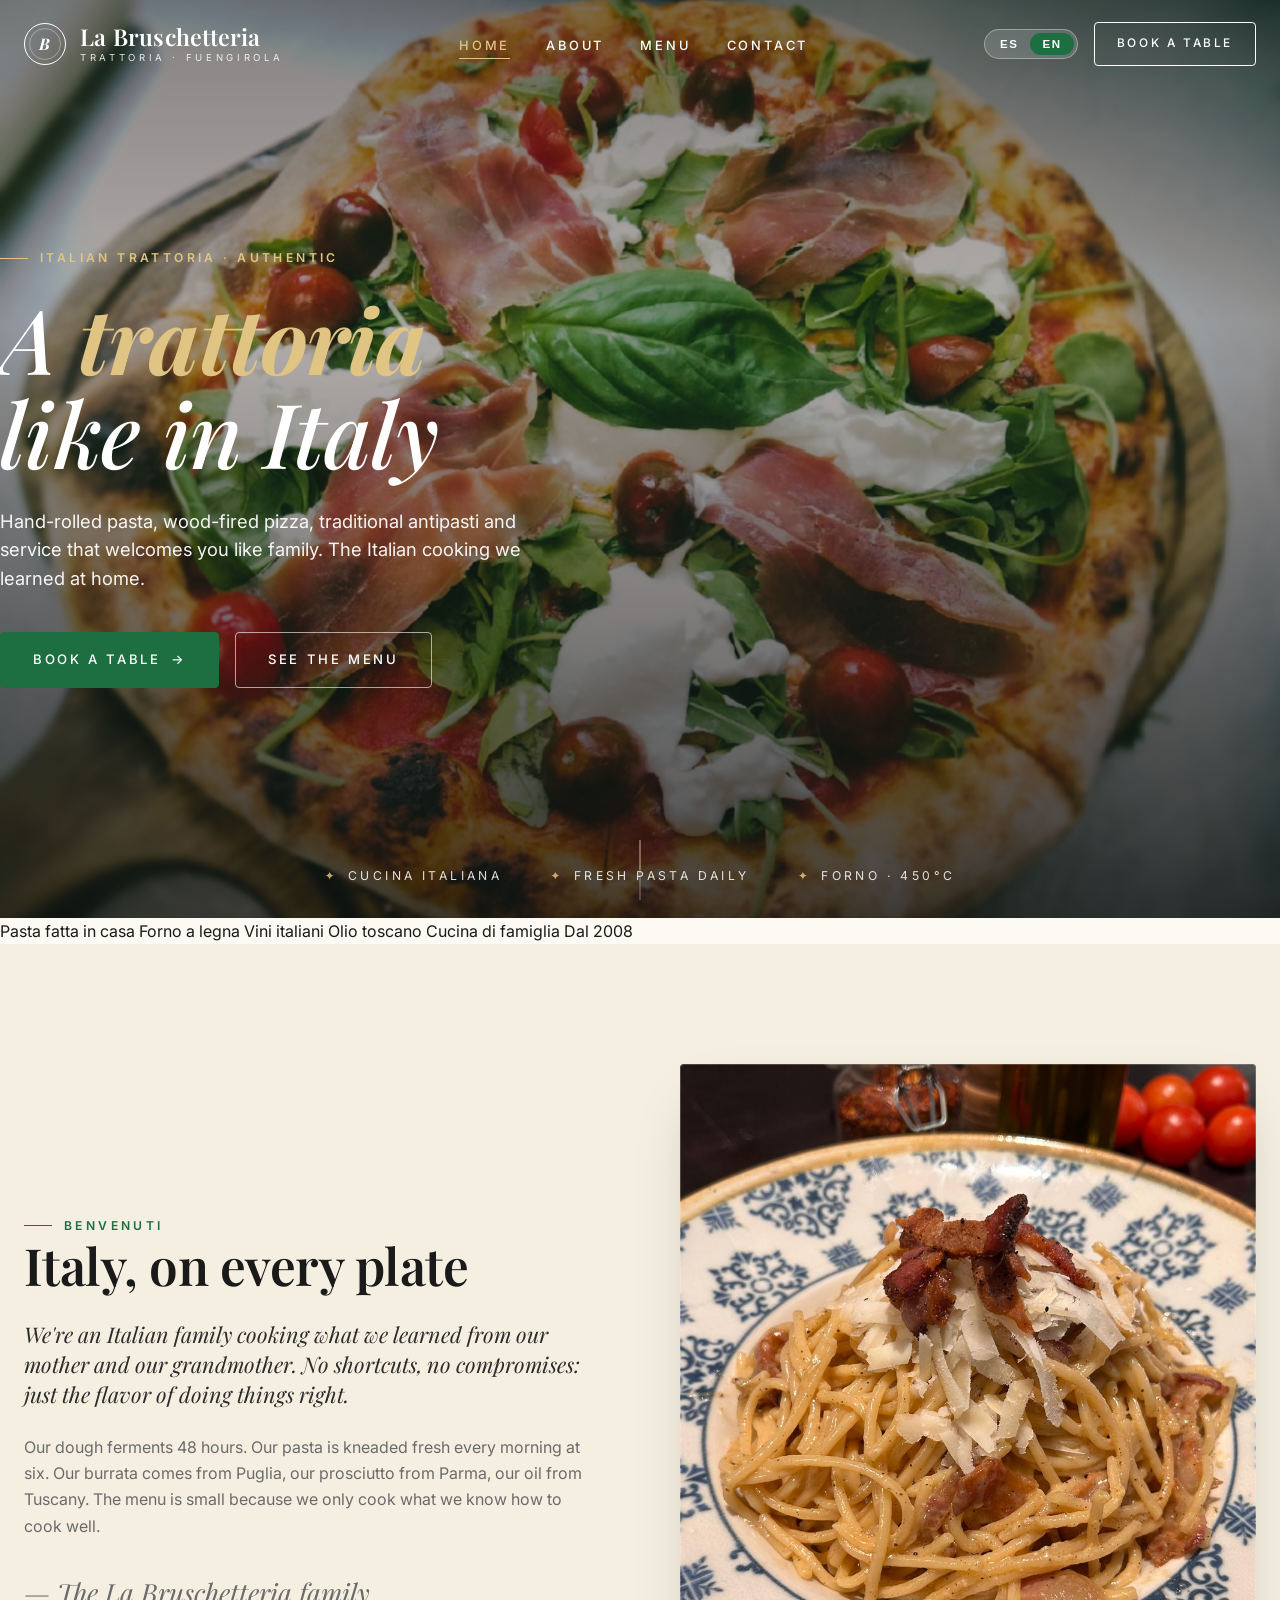
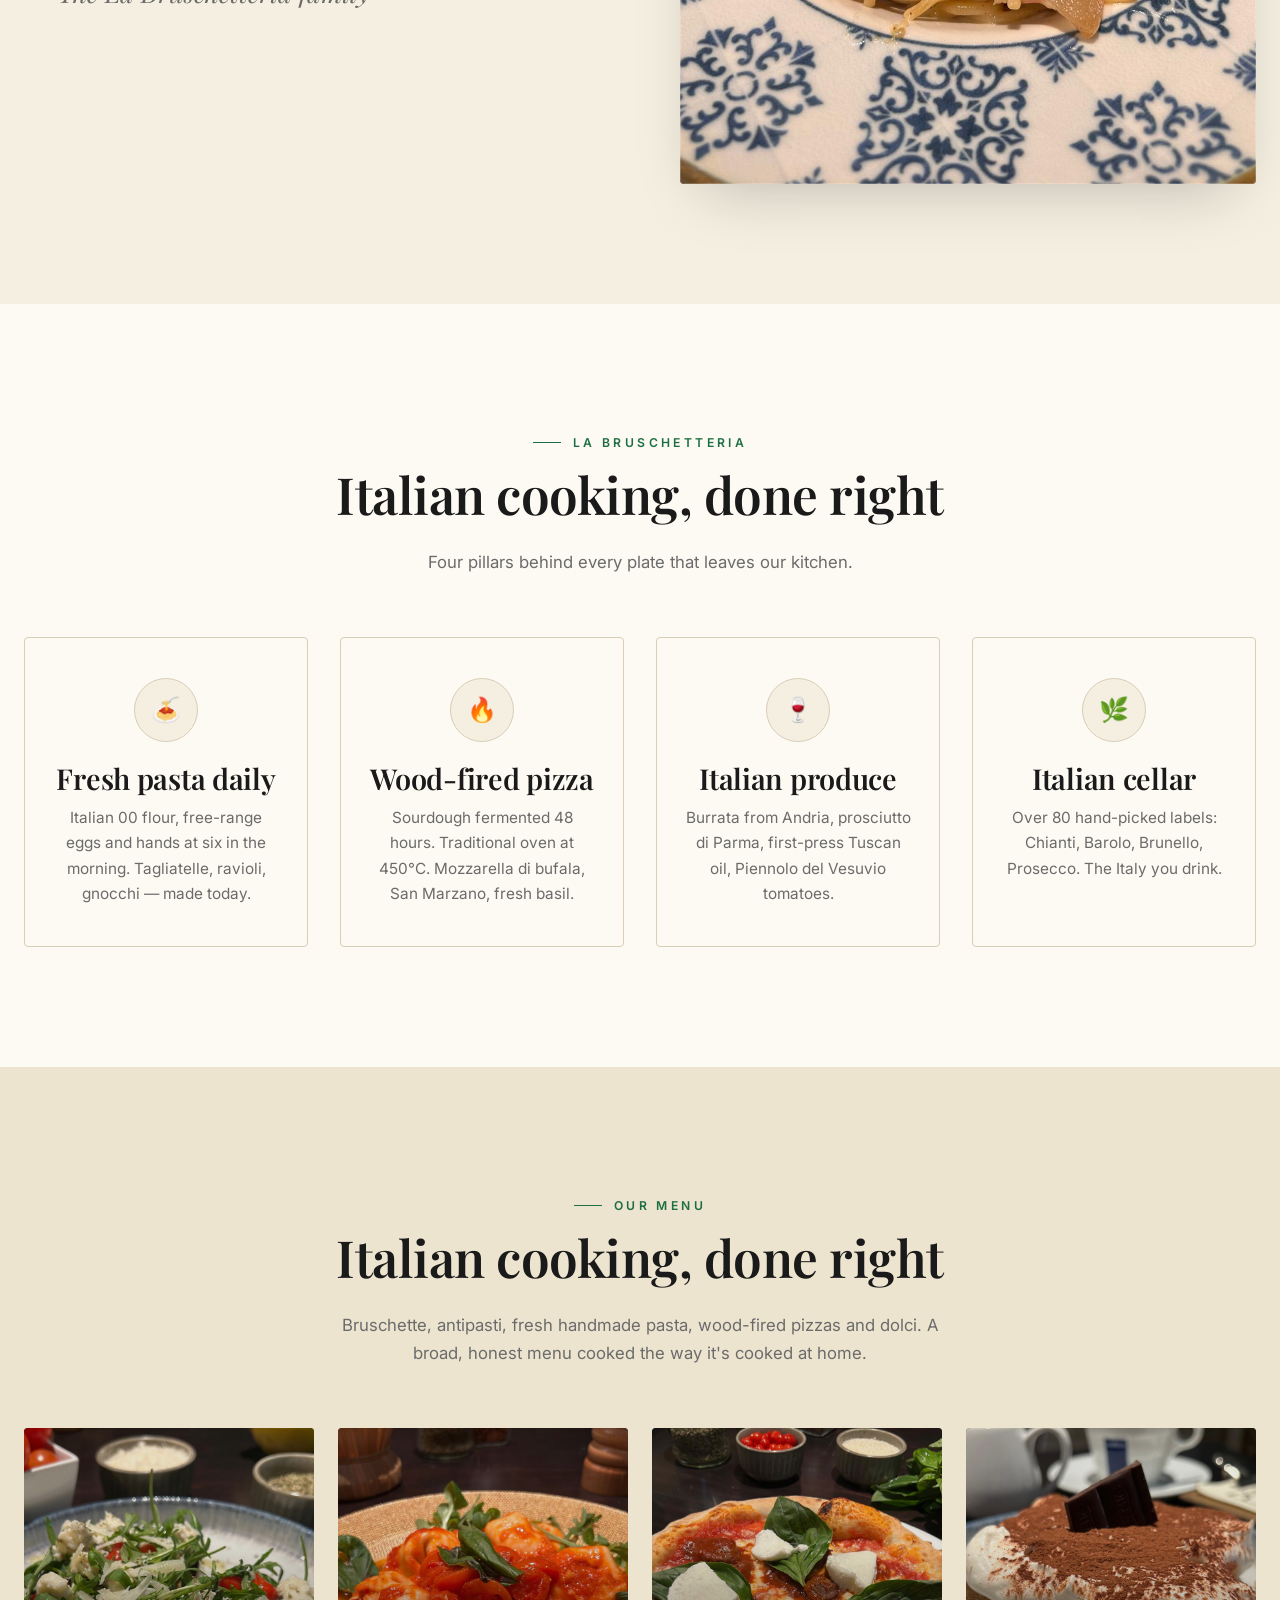
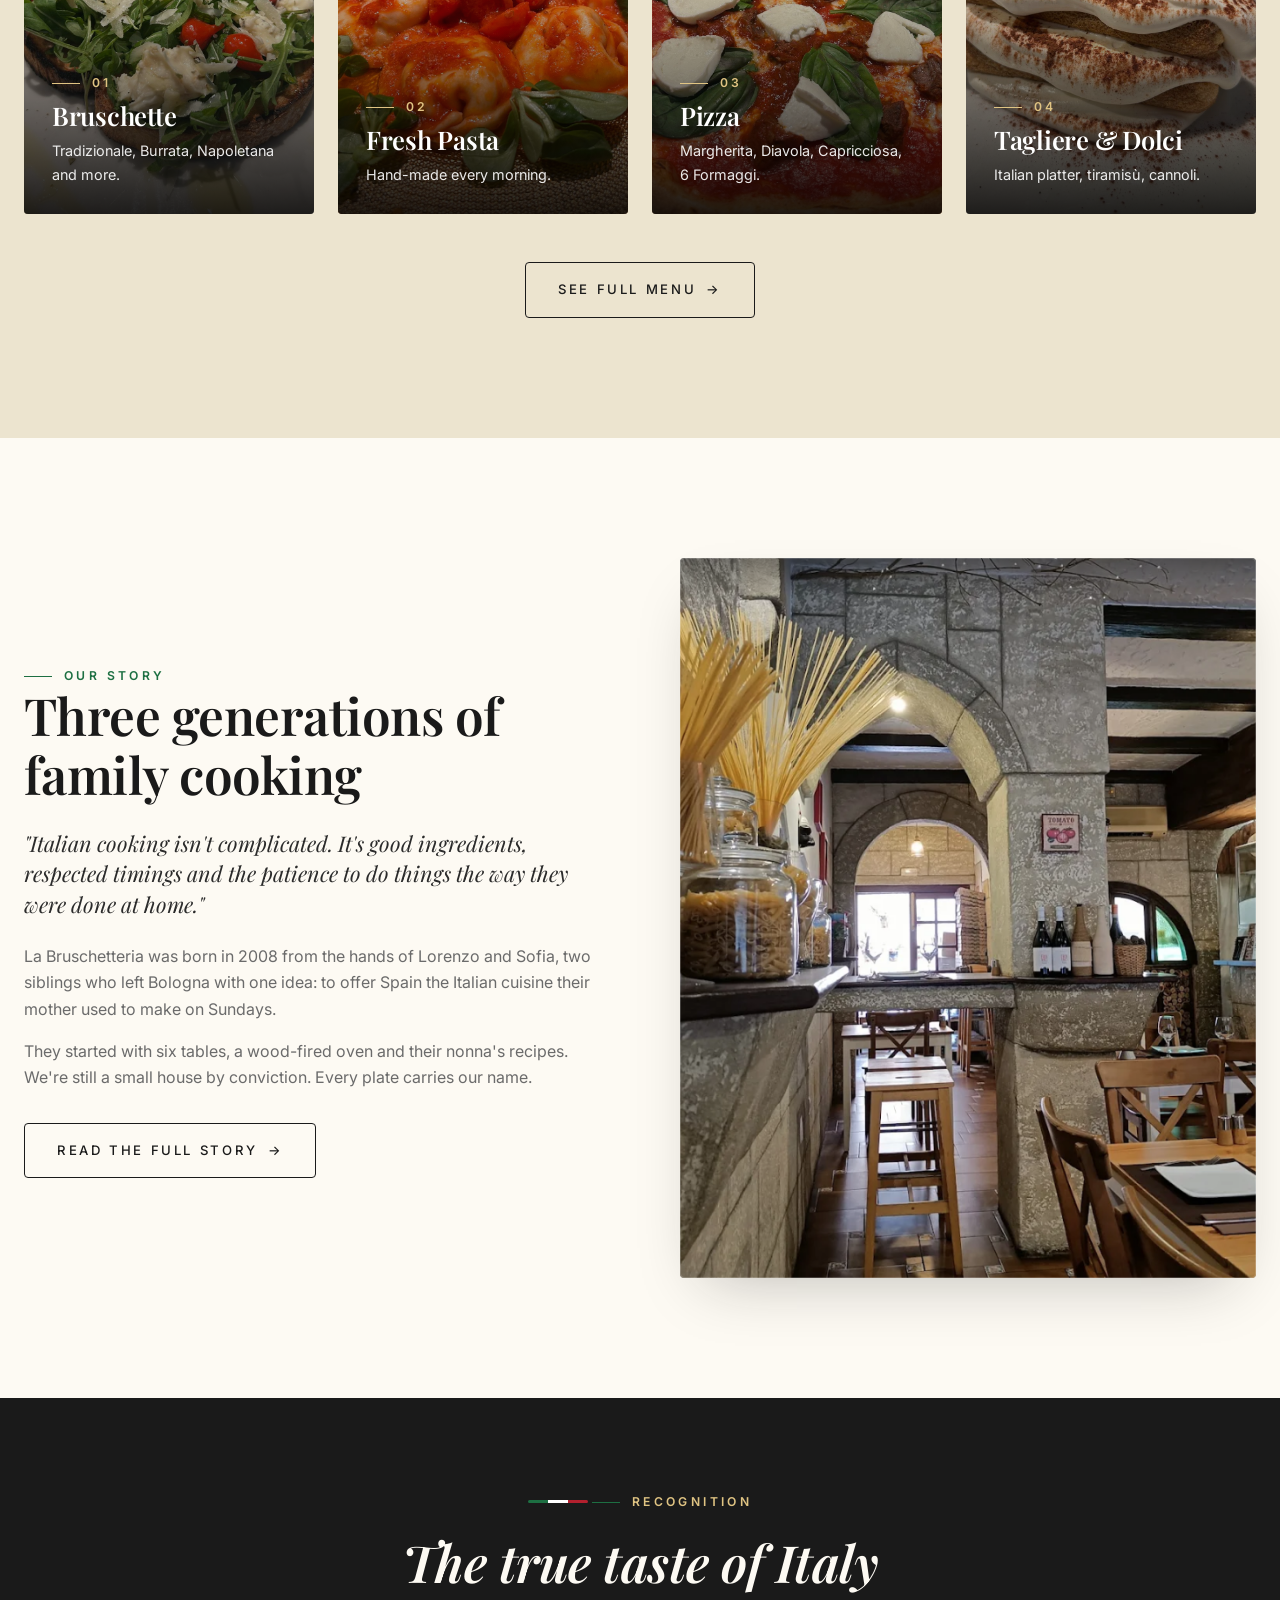
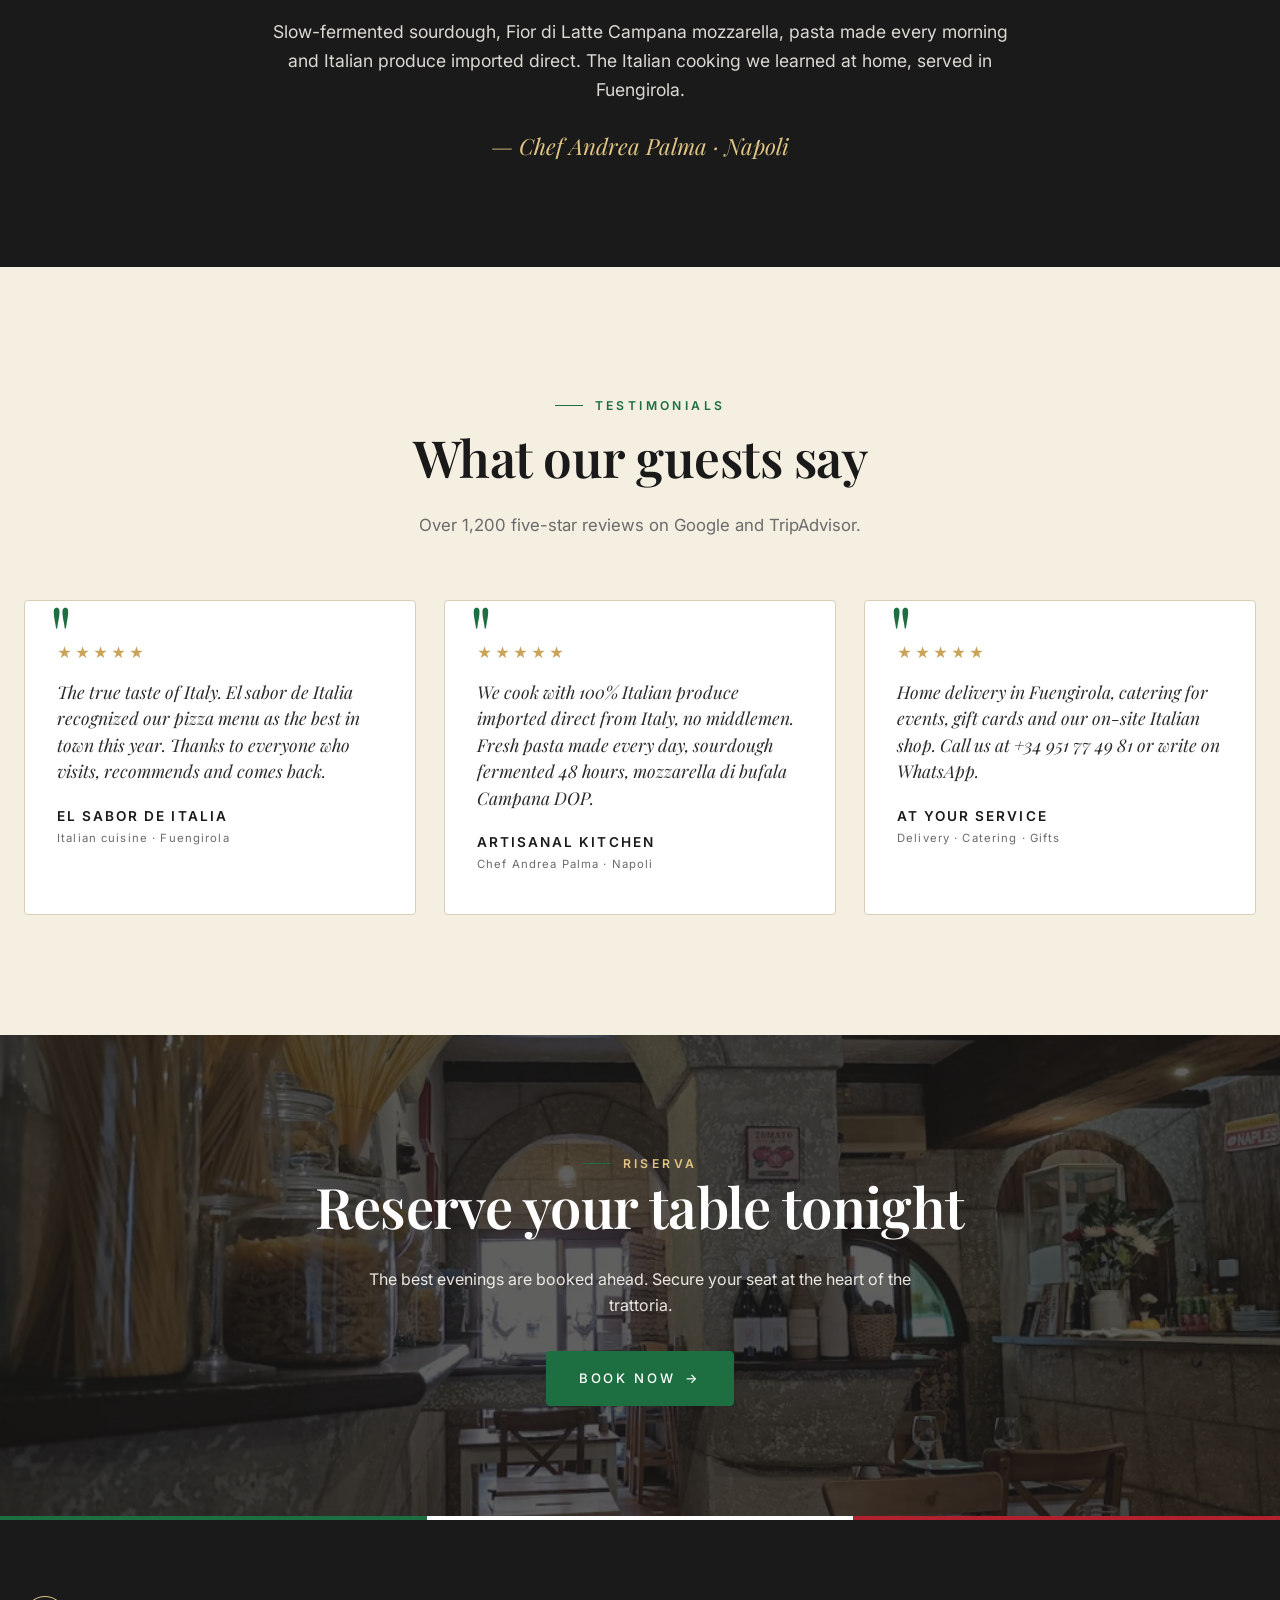
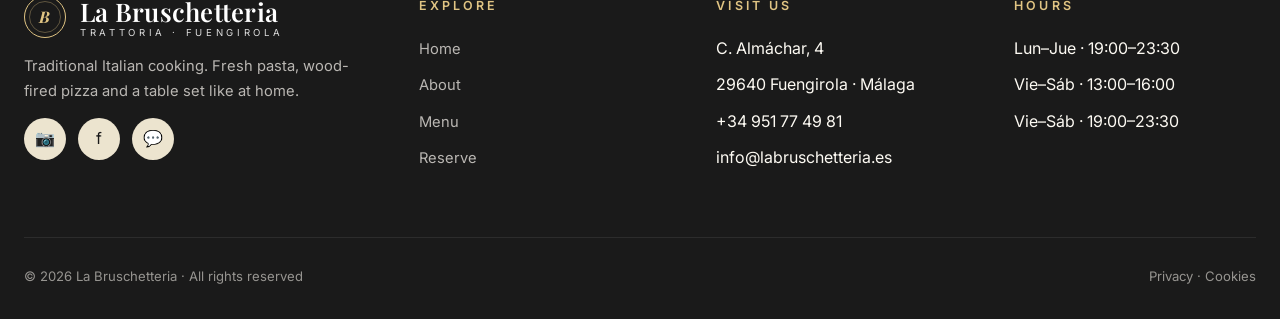
==== commit 9518e8a5: "Remove fabricated Restaurant Guru references The Restaurant Guru 'Mejor Pizza Fuengirola 2026' award" ====
--- a/index.html
+++ b/index.html
@@ -8,7 +8,7 @@
 <link rel="preconnect" href="https://fonts.googleapis.com">
 <link rel="preconnect" href="https://fonts.gstatic.com" crossorigin>
 <link href="https://fonts.googleapis.com/css2?family=Playfair+Display:ital,wght@0,400;0,500;0,600;0,700;1,400;1,500&family=Inter:wght@300;400;500;600&display=swap" rel="stylesheet">
-<link rel="stylesheet" href="styles.css?v=8">
+<link rel="stylesheet" href="styles.css?v=9">
 </head>
 <body>
 
@@ -40,7 +40,7 @@
 
 <!-- ╭─ HERO ──────────────────────────────────────────────────╮ -->
 <section class="hero">
-  <div class="hero-bg" style="background-image:url('/assets/photos/01-Pizza-De-Andrea.jpg?v=8')"></div>
+  <div class="hero-bg" style="background-image:url('/assets/photos/01-Pizza-De-Andrea.jpg?v=9')"></div>
   <div class="container hero-inner">
     <span class="eyebrow" data-i18n="hero.eyebrow">Trattoria italiana · Auténtica</span>
     <h1 data-i18n="hero.title">Una <span class="accent">trattoria</span><br>como en Italia</h1>
@@ -81,7 +81,7 @@
       <p class="signature" data-i18n="welcome.signature">— Famiglia La Bruschetteria</p>
     </div>
     <div class="split-img reveal delay-1">
-      <img src="/assets/photos/01-Spaghetti-Carbonara-Italiana.jpeg?v=8" alt="Chef preparando pasta">
+      <img src="/assets/photos/01-Spaghetti-Carbonara-Italiana.jpeg?v=9" alt="Chef preparando pasta">
     </div>
   </div>
 </section>
@@ -130,7 +130,7 @@
 
     <div class="menu-preview">
       <a href="/menu" class="menu-card reveal">
-        <img src="/assets/photos/02-Bruschetta-Fresca.jpeg?v=8" alt="Bruschetta tradizionale">
+        <img src="/assets/photos/02-Bruschetta-Fresca.jpeg?v=9" alt="Bruschetta tradizionale">
         <div class="menu-card-overlay">
           <span class="eyebrow">01</span>
           <h3 data-i18n="menu.cat1">Bruschette</h3>
@@ -138,7 +138,7 @@
         </div>
       </a>
       <a href="/menu" class="menu-card reveal delay-1">
-        <img src="/assets/photos/04-Tortelli-Gamberi-e-Ricotta.jpeg?v=8" alt="Pasta fresca casera">
+        <img src="/assets/photos/04-Tortelli-Gamberi-e-Ricotta.jpeg?v=9" alt="Pasta fresca casera">
         <div class="menu-card-overlay">
           <span class="eyebrow">02</span>
           <h3 data-i18n="menu.cat2">Pasta Fresca</h3>
@@ -146,7 +146,7 @@
         </div>
       </a>
       <a href="/menu" class="menu-card reveal delay-2">
-        <img src="/assets/photos/09-Pizza-Ragu.jpeg?v=8" alt="Pizza al horno con tomate, mozzarella y albahaca">
+        <img src="/assets/photos/09-Pizza-Ragu.jpeg?v=9" alt="Pizza al horno con tomate, mozzarella y albahaca">
         <div class="menu-card-overlay">
           <span class="eyebrow">03</span>
           <h3 data-i18n="menu.cat3">Pizza</h3>
@@ -154,7 +154,7 @@
         </div>
       </a>
       <a href="/menu" class="menu-card reveal delay-3">
-        <img src="/assets/photos/03-Tiramisu.jpeg?v=8" alt="Tiramisù casero">
+        <img src="/assets/photos/03-Tiramisu.jpeg?v=9" alt="Tiramisù casero">
         <div class="menu-card-overlay">
           <span class="eyebrow">04</span>
           <h3 data-i18n="menu.cat4">Dolci</h3>
@@ -173,7 +173,7 @@
 <section>
   <div class="container split reverse">
     <div class="split-img reveal">
-      <img src="/assets/photos/Captura-de-Pantalla-2026-02-12-a-las-19.57.46-1024x827.png?v=8" alt="Sala de la trattoria">
+      <img src="/assets/photos/Captura-de-Pantalla-2026-02-12-a-las-19.57.46-1024x827.png?v=9" alt="Sala de la trattoria">
     </div>
     <div class="split-content reveal delay-1">
       <span class="eyebrow" data-i18n="story.eyebrow">Nuestra historia</span>
@@ -191,9 +191,9 @@
   <div class="container" style="text-align:center;max-width:760px">
     <span class="flag-strip reveal"><span></span><span></span><span></span></span>
     <span class="eyebrow reveal" style="color:var(--gold-2);margin-top:14px;justify-content:center" data-i18n="award.eyebrow">Reconocimiento</span>
-    <h2 class="reveal" style="margin-top:14px;font-style:italic" data-i18n="award.title">Mejor Pizza en Fuengirola 2026</h2>
-    <p class="reveal delay-1" style="opacity:.85;font-size:1.1rem;margin-top:18px" data-i18n="award.body">Restaurant Guru ha reconocido nuestra carta de pizzas — masa madre fermentada lenta, mozzarella Fior di Latte Campana, productos italianos importados — como la mejor de la ciudad. Gracias a quienes nos visitan, recomiendan y vuelven.</p>
-    <p class="reveal delay-2" style="font-family:var(--display);font-style:italic;font-size:1.4rem;color:var(--gold-2);margin-top:24px">— Restaurant Guru · 2026</p>
+    <h2 class="reveal" style="margin-top:14px;font-style:italic" data-i18n="award.title">El verdadero sabor de Italia</h2>
+    <p class="reveal delay-1" style="opacity:.85;font-size:1.1rem;margin-top:18px" data-i18n="award.body">Masa madre fermentada lenta, mozzarella Fior di Latte Campana, pasta hecha cada mañana y productos italianos importados directamente. La cucina italiana que aprendimos en casa, servida en Fuengirola.</p>
+    <p class="reveal delay-2" style="font-family:var(--display);font-style:italic;font-size:1.4rem;color:var(--gold-2);margin-top:24px">— Chef Andrea Palma · Napoli</p>
   </div>
 </section>
 
@@ -226,7 +226,7 @@
 </section>
 
 <!-- ╭─ CTA BANNER ──────────────────────────────────────────────╮ -->
-<section class="cta-banner" style="--cta-bg:url('/assets/photos/Captura-de-Pantalla-2026-02-12-a-las-19.57.46-1024x827.png?v=8')">
+<section class="cta-banner" style="--cta-bg:url('/assets/photos/Captura-de-Pantalla-2026-02-12-a-las-19.57.46-1024x827.png?v=9')">
   <div class="container reveal">
     <span class="eyebrow" style="color:var(--gold-2)">Riserva</span>
     <h2 data-i18n="cta.title">Reserva tu mesa esta noche</h2>
@@ -285,6 +285,6 @@
   </div>
 </footer>
 
-<script src="script.js?v=8"></script>
+<script src="script.js?v=9"></script>
 </body>
 </html>
